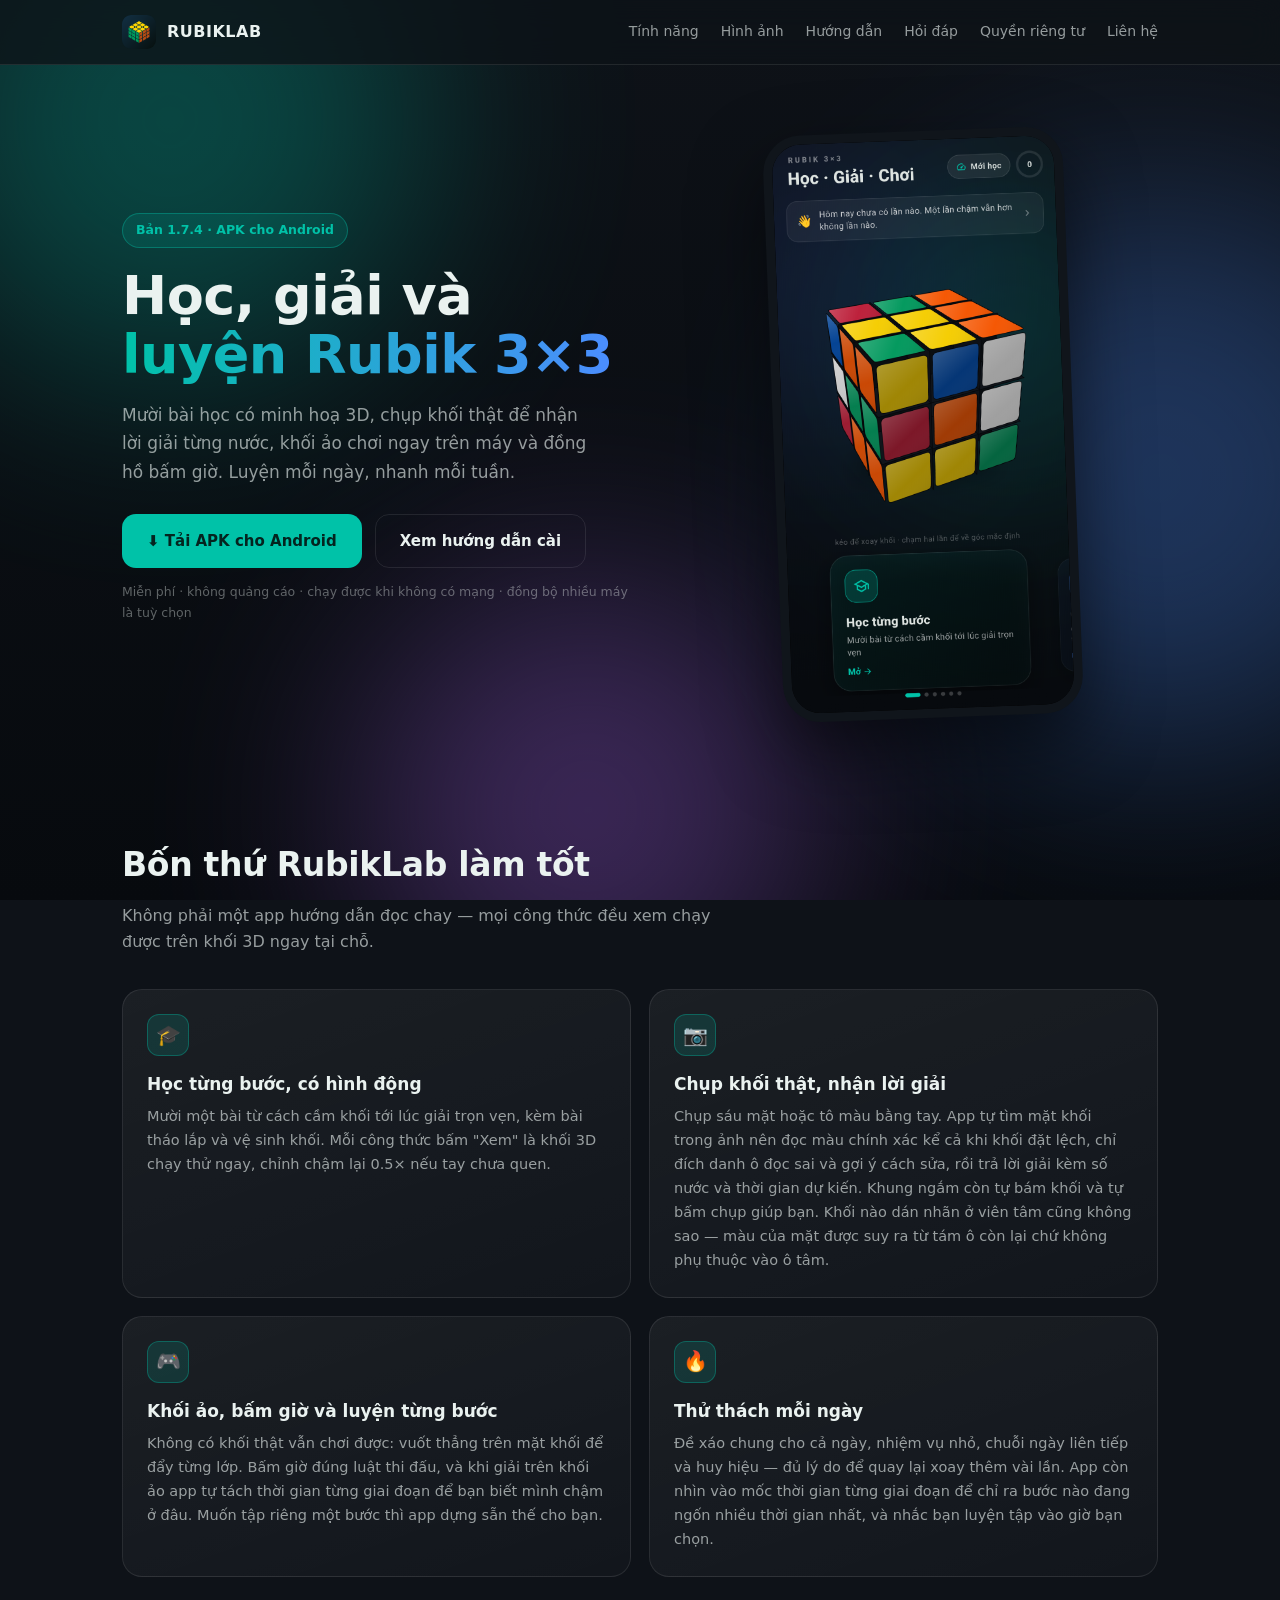
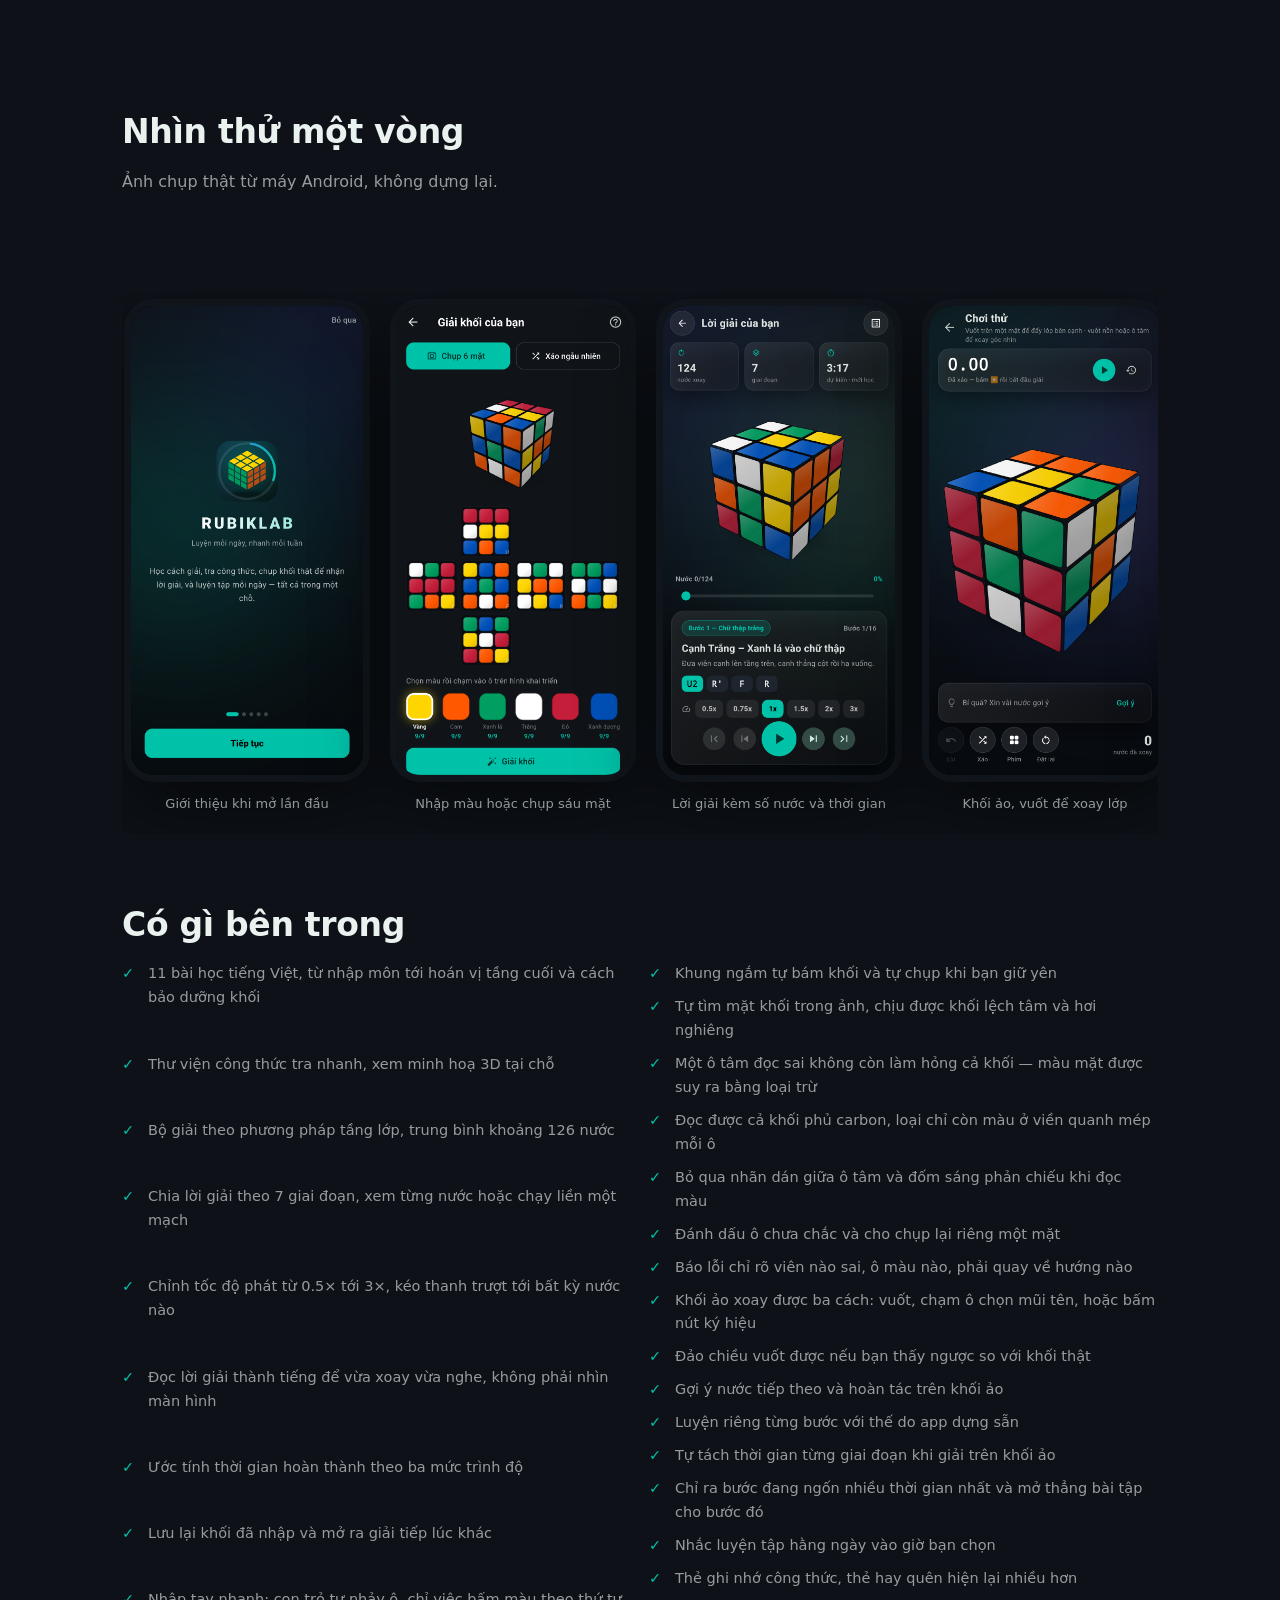
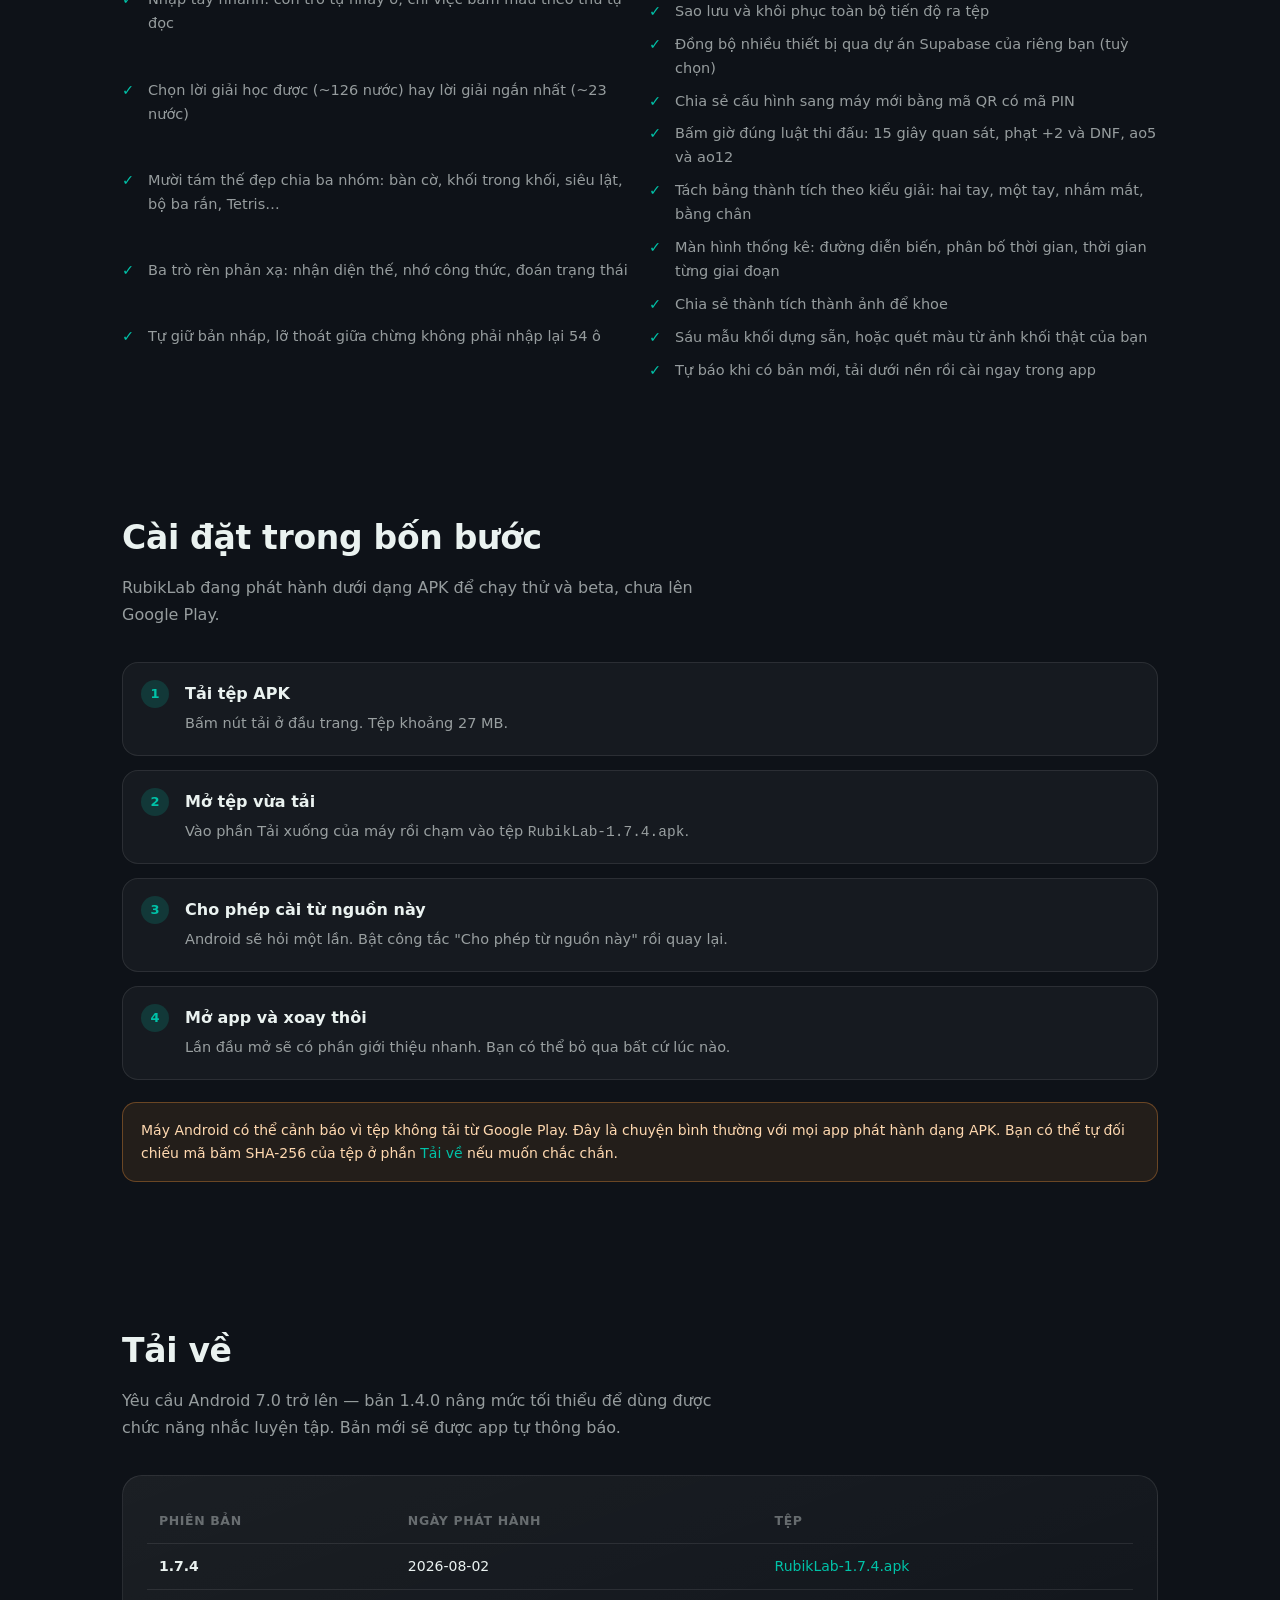
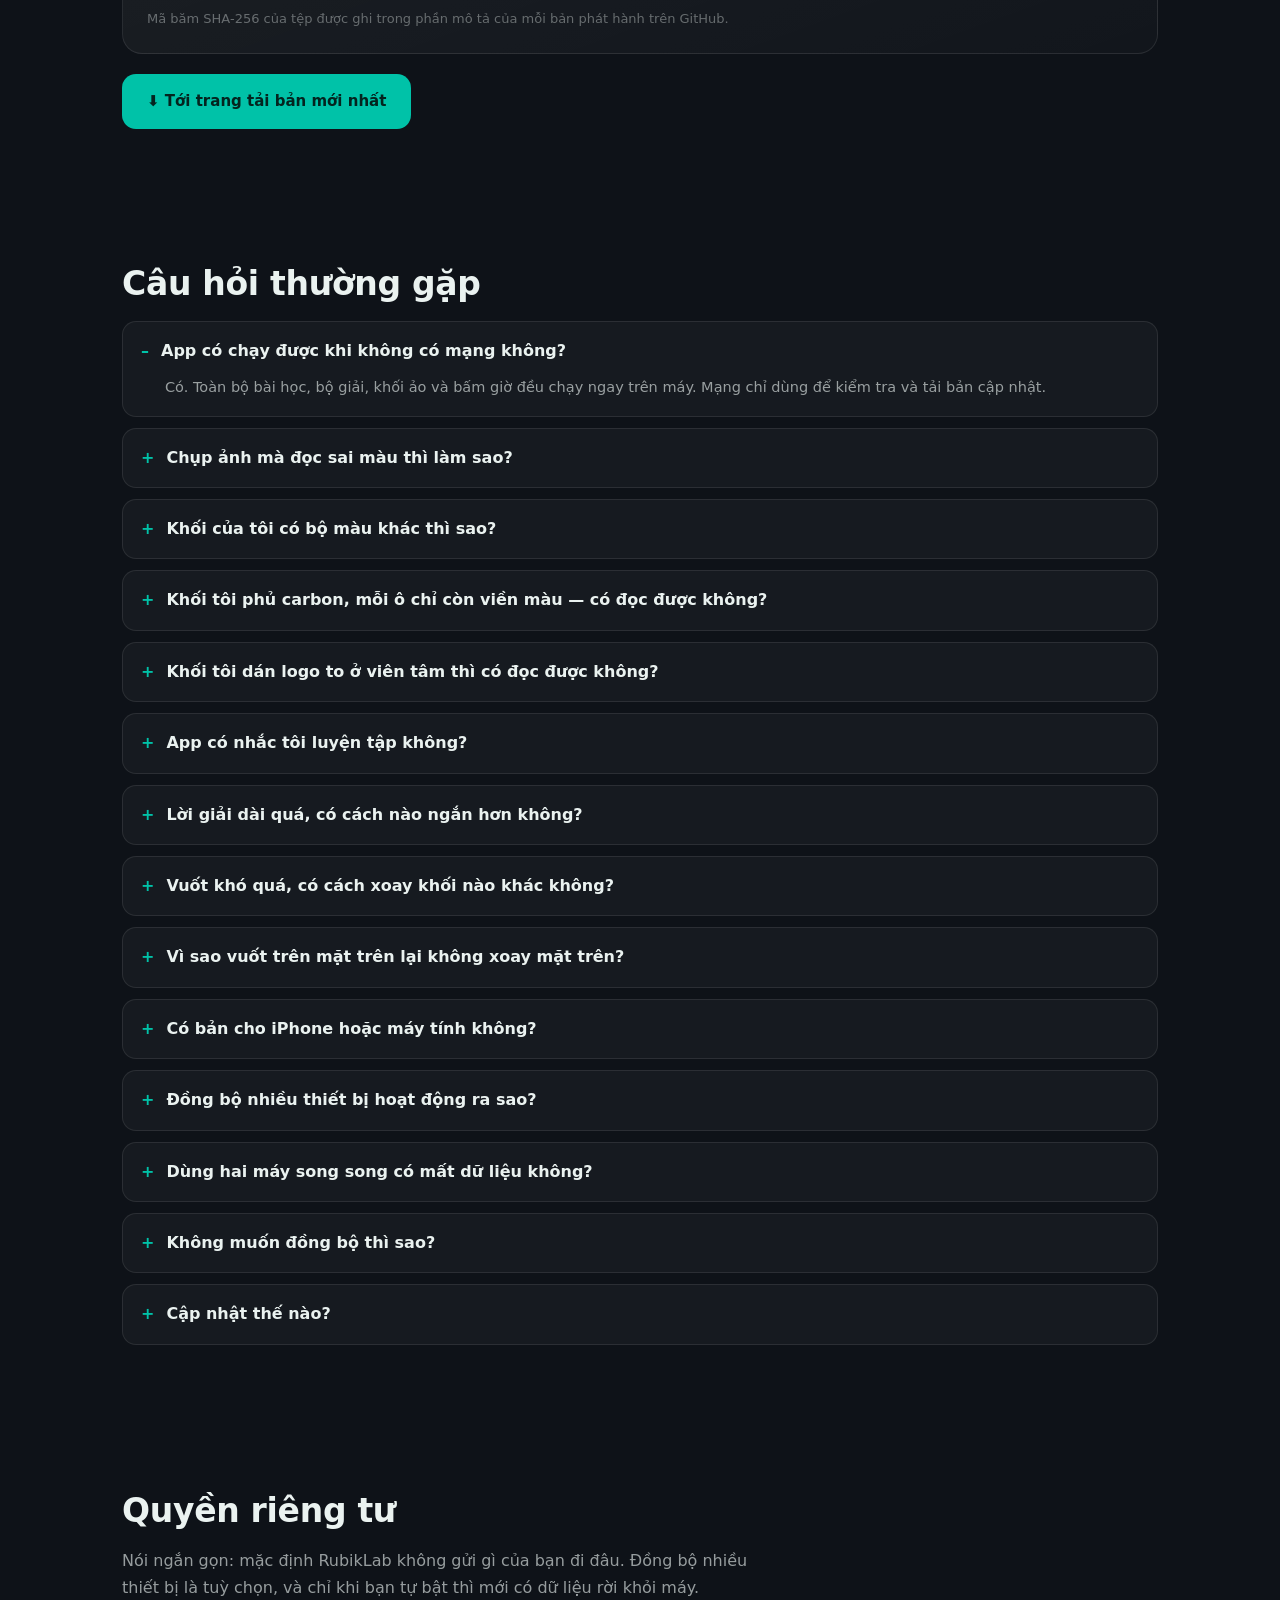
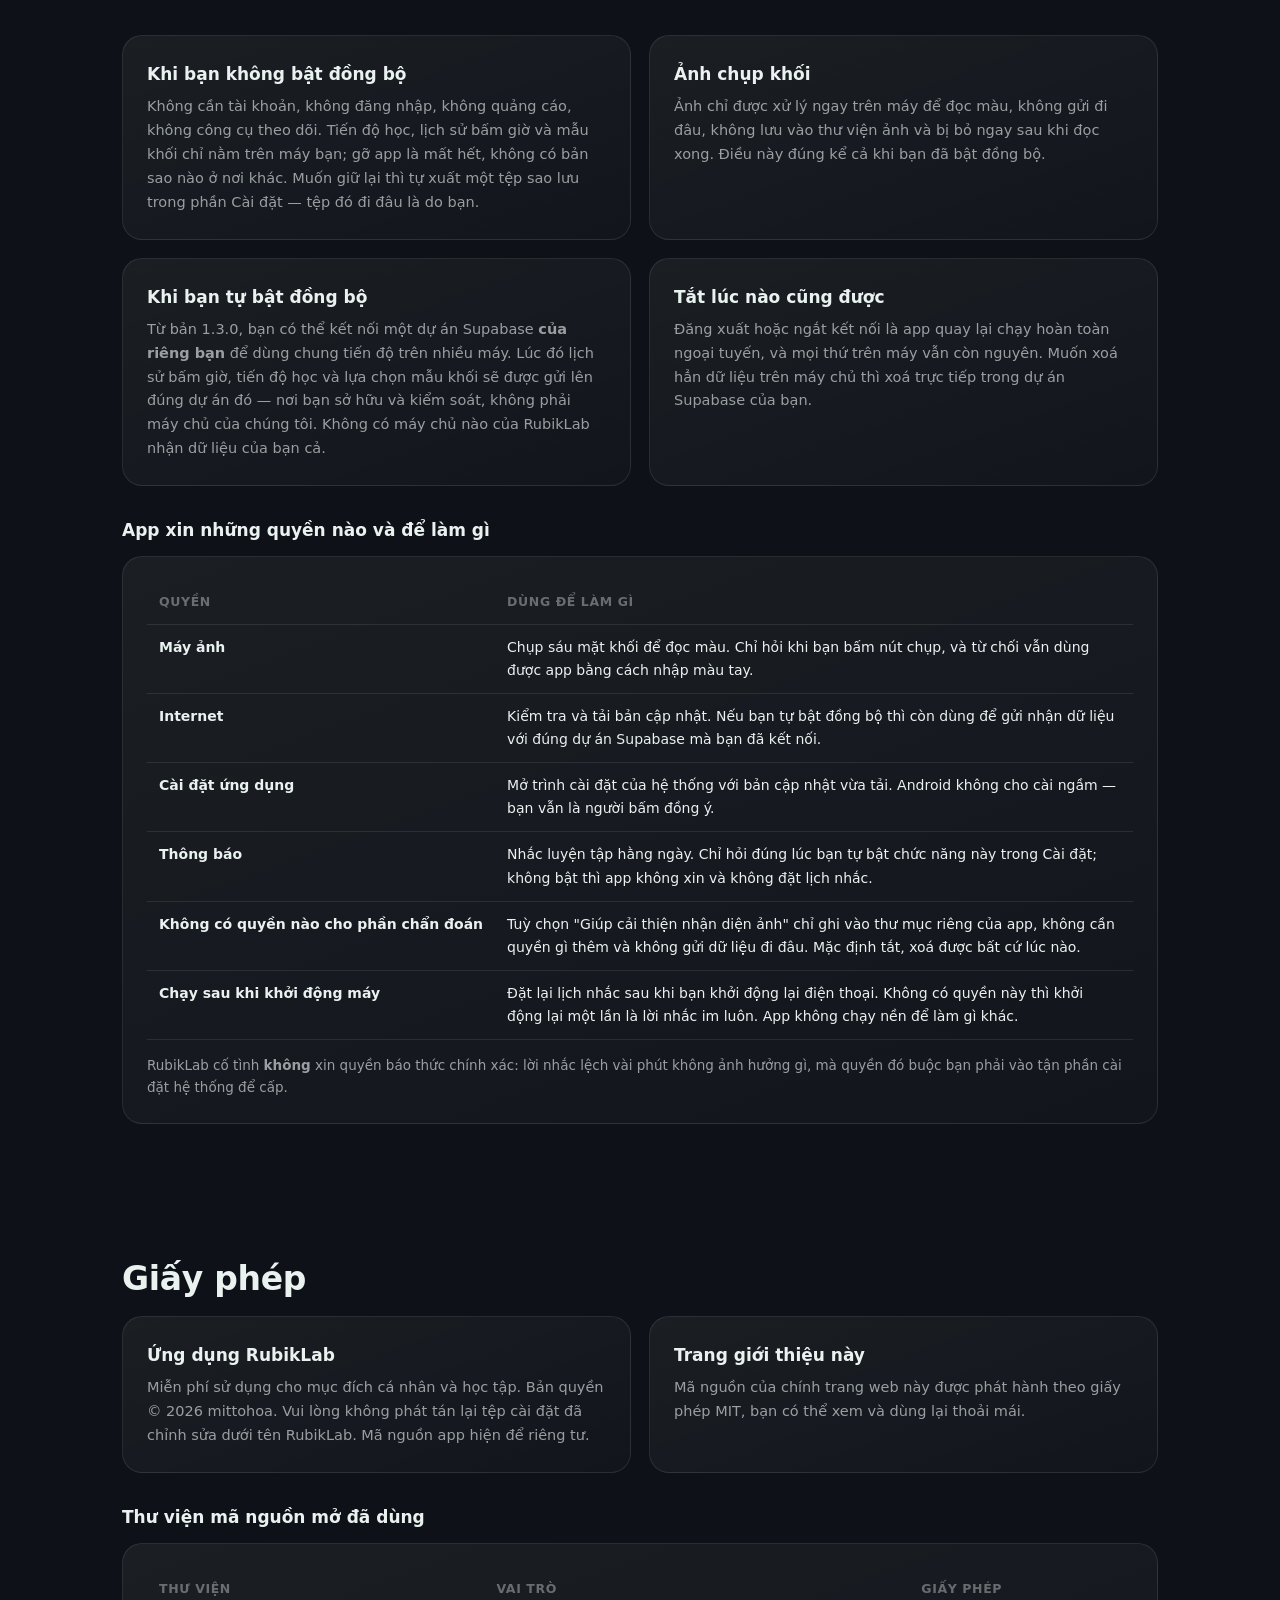
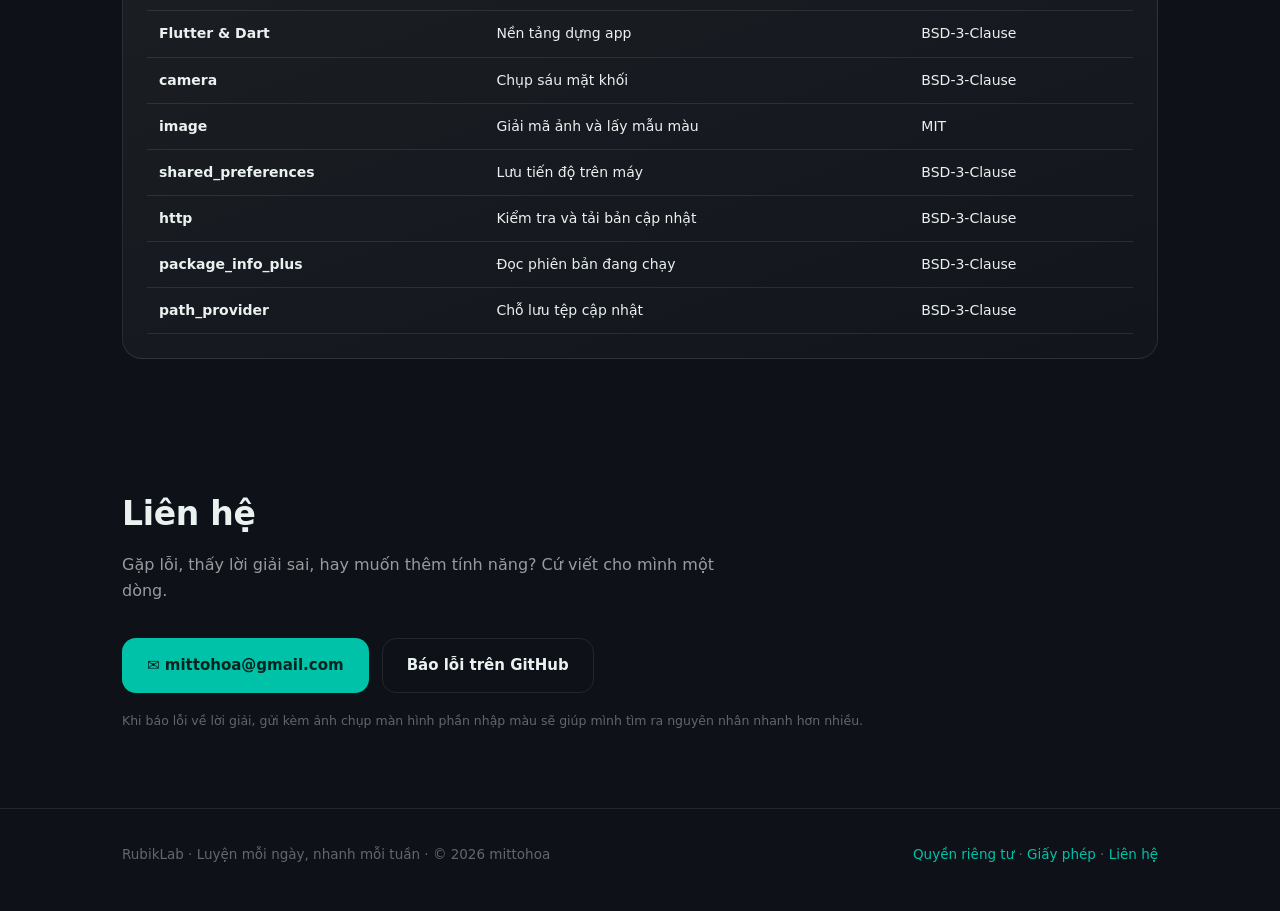
==== index.html @ 4205be20 "Ban 1.7.4: tuy chon giup cai thien nhan dien anh Co-Authored-By: Claude Opus 5 (1M context) <noreply" ====
<!doctype html>
<html lang="vi">
<head>
<meta charset="utf-8">
<meta name="viewport" content="width=device-width, initial-scale=1">
<title>RubikLab — Phòng luyện Rubik của bạn</title>
<meta name="description" content="RubikLab: app Android dạy giải Rubik 3x3 từng bước, chụp ảnh khối thật để nhận lời giải, khối ảo chơi ngay trên máy, bấm giờ speedcubing và thử thách mỗi ngày.">
<meta name="theme-color" content="#0E1218">
<link rel="icon" href="assets/icon.png">

<meta property="og:type" content="website">
<meta property="og:title" content="RubikLab — Phòng luyện Rubik của bạn">
<meta property="og:description" content="Học, giải và luyện Rubik 3x3. Luyện mỗi ngày, nhanh mỗi tuần.">
<meta property="og:image" content="assets/icon.png">

<style>
:root{
  --ink:#0E1218; --ink2:#070A0E; --surface:#161B22; --surface2:#1E252F;
  --accent:#00C2A8; --accent2:#4C8DFF; --warm:#FF9A3C;
  --text:#EAF2F0; --muted:rgba(234,242,240,.62); --faint:rgba(234,242,240,.38);
  --line:rgba(255,255,255,.09);
  --radius:20px;
}
*{box-sizing:border-box}
html{scroll-behavior:smooth}
body{
  margin:0; background:var(--ink); color:var(--text);
  font-family:'Segoe UI',system-ui,-apple-system,'Helvetica Neue',Arial,sans-serif;
  line-height:1.65; -webkit-font-smoothing:antialiased;
}
img{max-width:100%; display:block}
a{color:var(--accent); text-decoration:none}
a:hover{text-decoration:underline}
.wrap{max-width:1080px; margin:0 auto; padding:0 22px}

/* ---- nền quầng sáng ---- */
.aurora{position:fixed; inset:0; z-index:-1; overflow:hidden; background:linear-gradient(180deg,#0E1218,#070A0E)}
.aurora span{position:absolute; border-radius:50%; filter:blur(110px); opacity:.30; animation:drift 26s ease-in-out infinite}
.aurora span:nth-child(1){width:520px;height:520px;background:#00C2A8;top:-140px;left:-90px}
.aurora span:nth-child(2){width:560px;height:560px;background:#4C8DFF;top:22%;right:-160px;animation-delay:-8s}
.aurora span:nth-child(3){width:460px;height:460px;background:#B56BFF;bottom:-140px;left:28%;animation-delay:-15s}
@keyframes drift{0%,100%{transform:translate(0,0) scale(1)}50%{transform:translate(38px,-44px) scale(1.12)}}
@media (prefers-reduced-motion:reduce){.aurora span{animation:none}}

/* ---- thanh trên ---- */
header{position:sticky; top:0; z-index:20; backdrop-filter:blur(14px);
  background:rgba(14,18,24,.78); border-bottom:1px solid var(--line)}
header .wrap{display:flex; align-items:center; gap:14px; height:64px}
.brand{display:flex; align-items:center; gap:11px; font-weight:800; letter-spacing:.5px; color:var(--text)}
.brand img{width:34px;height:34px;border-radius:9px}
nav{margin-left:auto; display:flex; gap:22px; font-size:14px}
nav a{color:var(--muted)} nav a:hover{color:var(--text); text-decoration:none}
@media (max-width:820px){nav{display:none}}

/* ---- nút ---- */
.btn{display:inline-flex; align-items:center; gap:10px; padding:14px 24px; border-radius:14px;
  font-weight:700; font-size:15px; border:1px solid transparent; cursor:pointer}
.btn-primary{background:var(--accent); color:#04241f}
.btn-primary:hover{background:#28d8bf; text-decoration:none}
.btn-ghost{border-color:var(--line); color:var(--text)}
.btn-ghost:hover{border-color:rgba(255,255,255,.24); text-decoration:none}

/* ---- hero ---- */
.hero{padding:74px 0 56px; display:grid; grid-template-columns:1.05fr .95fr; gap:48px; align-items:center}
@media (max-width:900px){.hero{grid-template-columns:1fr; padding-top:46px; gap:32px}}
.badge{display:inline-flex; align-items:center; gap:9px; padding:6px 13px; border-radius:99px;
  background:rgba(0,194,168,.13); border:1px solid rgba(0,194,168,.36);
  color:var(--accent); font-size:12.5px; font-weight:700}
h1{font-size:clamp(34px,5.4vw,54px); line-height:1.1; margin:18px 0 14px; letter-spacing:-.5px}
h1 em{font-style:normal; background:linear-gradient(92deg,var(--accent),var(--accent2));
  -webkit-background-clip:text; background-clip:text; color:transparent}
.lede{font-size:17px; color:var(--muted); max-width:44ch}
.cta{display:flex; gap:13px; flex-wrap:wrap; margin-top:28px}
.meta{margin-top:14px; font-size:12.5px; color:var(--faint)}

.phone{border:9px solid #10151b; border-radius:38px; overflow:hidden; background:#000;
  box-shadow:0 30px 70px rgba(0,0,0,.55); max-width:300px; margin:0 auto}
.hero .phone{transform:rotate(-2.2deg)}

/* ---- phần chung ---- */
section{padding:64px 0; scroll-margin-top:76px}
h2{font-size:clamp(24px,3.4vw,33px); margin:0 0 10px; letter-spacing:-.3px}
.sub{color:var(--muted); max-width:62ch; margin:0 0 34px}
h3{font-size:17px; margin:0 0 7px}

.grid{display:grid; gap:18px}
.g3{grid-template-columns:repeat(3,1fr)}
.g2{grid-template-columns:repeat(2,1fr)}
@media (max-width:880px){.g3,.g2{grid-template-columns:1fr}}

.card{background:linear-gradient(160deg,rgba(255,255,255,.055),rgba(255,255,255,.02));
  border:1px solid var(--line); border-radius:var(--radius); padding:24px}
.card .ico{width:42px;height:42px;border-radius:12px; display:grid; place-items:center;
  font-size:20px; margin-bottom:14px; background:rgba(0,194,168,.15); border:1px solid rgba(0,194,168,.34)}
.card p{margin:0; color:var(--muted); font-size:14.5px}

/* ---- băng ảnh ---- */
.shots{display:flex; gap:20px; overflow-x:auto; padding:6px 2px 20px; scroll-snap-type:x mandatory}
.shots figure{margin:0; flex:0 0 246px; scroll-snap-align:center}
.shots .phone{border-width:7px; border-radius:30px; max-width:none}
.shots figcaption{margin-top:11px; font-size:13px; color:var(--muted); text-align:center}

/* ---- các bước ---- */
ol.steps{counter-reset:s; list-style:none; padding:0; margin:0; display:grid; gap:14px}
ol.steps li{counter-increment:s; position:relative; padding:18px 20px 18px 62px;
  background:rgba(255,255,255,.035); border:1px solid var(--line); border-radius:16px}
ol.steps li::before{content:counter(s); position:absolute; left:18px; top:17px;
  width:28px;height:28px; border-radius:50%; display:grid; place-items:center;
  background:rgba(0,194,168,.18); color:var(--accent); font-weight:800; font-size:13px}
ol.steps b{display:block; margin-bottom:3px}
ol.steps span{color:var(--muted); font-size:14.5px}

/* ---- hỏi đáp ---- */
details{background:rgba(255,255,255,.035); border:1px solid var(--line);
  border-radius:14px; padding:16px 18px; margin-bottom:11px}
details summary{cursor:pointer; font-weight:650; list-style:none; display:flex; gap:12px; align-items:flex-start}
details summary::-webkit-details-marker{display:none}
details summary::before{content:'+'; color:var(--accent); font-weight:800; flex:0 0 auto}
details[open] summary::before{content:'–'}
details p{color:var(--muted); font-size:14.5px; margin:11px 0 0 24px}

ul.plain{list-style:none; padding:0; margin:0; display:grid; gap:9px}
ul.plain li{padding-left:26px; position:relative; color:var(--muted); font-size:14.5px}
ul.plain li::before{content:'✓'; position:absolute; left:0; color:var(--accent); font-weight:800}

.note{background:rgba(255,154,60,.09); border:1px solid rgba(255,154,60,.32);
  border-radius:14px; padding:16px 18px; color:#ffd9b0; font-size:14px}

table{width:100%; border-collapse:collapse; font-size:14px}
table th,table td{text-align:left; padding:11px 12px; border-bottom:1px solid var(--line); vertical-align:top}
table th{color:var(--faint); font-weight:650; font-size:12.5px; text-transform:uppercase; letter-spacing:.6px}
table td:first-child{white-space:nowrap; color:var(--text); font-weight:600}

footer{border-top:1px solid var(--line); padding:34px 0 46px; color:var(--faint); font-size:13.5px}
footer .wrap{display:flex; gap:16px; flex-wrap:wrap; align-items:center; justify-content:space-between}
</style>
</head>
<body>

<div class="aurora"><span></span><span></span><span></span></div>

<header>
  <div class="wrap">
    <a class="brand" href="#top"><img src="assets/icon.png" alt="Biểu tượng RubikLab"> RUBIKLAB</a>
    <nav>
      <a href="#tinh-nang">Tính năng</a>
      <a href="#hinh-anh">Hình ảnh</a>
      <a href="#huong-dan">Hướng dẫn</a>
      <a href="#hoi-dap">Hỏi đáp</a>
      <a href="#rieng-tu">Quyền riêng tư</a>
      <a href="#lien-he">Liên hệ</a>
    </nav>
  </div>
</header>

<main id="top">

<div class="wrap">
  <section class="hero" style="padding-top:66px">
    <div>
      <span class="badge" id="ver-badge">Bản 1.7.4 · APK cho Android</span>
      <h1>Học, giải và <em>luyện Rubik 3×3</em></h1>
      <p class="lede">
        Mười bài học có minh hoạ 3D, chụp khối thật để nhận lời giải từng nước,
        khối ảo chơi ngay trên máy và đồng hồ bấm giờ. Luyện mỗi ngày, nhanh mỗi tuần.
      </p>
      <div class="cta">
        <a class="btn btn-primary" id="dl" href="#tai-ve">⬇ Tải APK cho Android</a>
        <a class="btn btn-ghost" href="#huong-dan">Xem hướng dẫn cài</a>
      </div>
      <p class="meta">Miễn phí · không quảng cáo · chạy được khi không có mạng · đồng bộ nhiều máy là tuỳ chọn</p>
    </div>
    <div class="phone"><img src="assets/shots/01-home.png" alt="Màn hình chính RubikLab"></div>
  </section>
</div>

<div class="wrap">
  <section id="tinh-nang">
    <h2>Bốn thứ RubikLab làm tốt</h2>
    <p class="sub">Không phải một app hướng dẫn đọc chay — mọi công thức đều xem chạy được trên khối 3D ngay tại chỗ.</p>
    <div class="grid g2">
      <div class="card">
        <div class="ico">🎓</div>
        <h3>Học từng bước, có hình động</h3>
        <p>Mười một bài từ cách cầm khối tới lúc giải trọn vẹn, kèm bài tháo lắp và vệ sinh khối. Mỗi công thức bấm "Xem" là khối 3D chạy thử ngay,
           chỉnh chậm lại 0.5× nếu tay chưa quen.</p>
      </div>
      <div class="card">
        <div class="ico">📷</div>
        <h3>Chụp khối thật, nhận lời giải</h3>
        <p>Chụp sáu mặt hoặc tô màu bằng tay. App tự tìm mặt khối trong ảnh nên đọc màu chính xác kể cả khi khối đặt lệch,
           chỉ đích danh ô đọc sai và gợi ý cách sửa, rồi trả lời giải kèm số nước
           và thời gian dự kiến. Khung ngắm còn tự bám khối và tự bấm chụp giúp bạn.
           Khối nào dán nhãn ở viên tâm cũng không sao — màu của mặt được suy ra từ
           tám ô còn lại chứ không phụ thuộc vào ô tâm.</p>
      </div>
      <div class="card">
        <div class="ico">🎮</div>
        <h3>Khối ảo, bấm giờ và luyện từng bước</h3>
        <p>Không có khối thật vẫn chơi được: vuốt thẳng trên mặt khối để đẩy từng lớp.
           Bấm giờ đúng luật thi đấu, và khi giải trên khối ảo app tự tách thời gian
           từng giai đoạn để bạn biết mình chậm ở đâu. Muốn tập riêng một bước thì app
           dựng sẵn thế cho bạn.</p>
      </div>
      <div class="card">
        <div class="ico">🔥</div>
        <h3>Thử thách mỗi ngày</h3>
        <p>Đề xáo chung cho cả ngày, nhiệm vụ nhỏ, chuỗi ngày liên tiếp và huy hiệu —
           đủ lý do để quay lại xoay thêm vài lần. App còn nhìn vào mốc thời gian
           từng giai đoạn để chỉ ra bước nào đang ngốn nhiều thời gian nhất, và
           nhắc bạn luyện tập vào giờ bạn chọn.</p>
      </div>
    </div>
  </section>
</div>

<div class="wrap">
  <section id="hinh-anh">
    <h2>Nhìn thử một vòng</h2>
    <p class="sub">Ảnh chụp thật từ máy Android, không dựng lại.</p>
  </section>
</div>
<div class="wrap">
  <div class="shots">
    <figure><div class="phone"><img src="assets/shots/06-onboarding.png" alt="Màn hình giới thiệu"></div><figcaption>Giới thiệu khi mở lần đầu</figcaption></figure>
    <figure><div class="phone"><img src="assets/shots/02-input.png" alt="Nhập màu khối"></div><figcaption>Nhập màu hoặc chụp sáu mặt</figcaption></figure>
    <figure><div class="phone"><img src="assets/shots/03-solution.png" alt="Lời giải từng bước"></div><figcaption>Lời giải kèm số nước và thời gian</figcaption></figure>
    <figure><div class="phone"><img src="assets/shots/04-play.png" alt="Khối ảo và bấm giờ"></div><figcaption>Khối ảo, vuốt để xoay lớp</figcaption></figure>
    <figure><div class="phone"><img src="assets/shots/05-challenge.png" alt="Thử thách hằng ngày"></div><figcaption>Thử thách và huy hiệu</figcaption></figure>
  </div>
</div>

<div class="wrap">
  <section>
    <h2>Có gì bên trong</h2>
    <div class="grid g2">
      <ul class="plain">
        <li>11 bài học tiếng Việt, từ nhập môn tới hoán vị tầng cuối và cách bảo dưỡng khối</li>
        <li>Thư viện công thức tra nhanh, xem minh hoạ 3D tại chỗ</li>
        <li>Bộ giải theo phương pháp tầng lớp, trung bình khoảng 126 nước</li>
        <li>Chia lời giải theo 7 giai đoạn, xem từng nước hoặc chạy liền một mạch</li>
        <li>Chỉnh tốc độ phát từ 0.5× tới 3×, kéo thanh trượt tới bất kỳ nước nào</li>
        <li>Đọc lời giải thành tiếng để vừa xoay vừa nghe, không phải nhìn màn hình</li>
        <li>Ước tính thời gian hoàn thành theo ba mức trình độ</li>
        <li>Lưu lại khối đã nhập và mở ra giải tiếp lúc khác</li>
        <li>Nhập tay nhanh: con trỏ tự nhảy ô, chỉ việc bấm màu theo thứ tự đọc</li>
        <li>Chọn lời giải học được (~126 nước) hay lời giải ngắn nhất (~23 nước)</li>
        <li>Mười tám thế đẹp chia ba nhóm: bàn cờ, khối trong khối, siêu lật, bộ ba rắn, Tetris…</li>
        <li>Ba trò rèn phản xạ: nhận diện thế, nhớ công thức, đoán trạng thái</li>
        <li>Tự giữ bản nháp, lỡ thoát giữa chừng không phải nhập lại 54 ô</li>
      </ul>
      <ul class="plain">
        <li>Khung ngắm tự bám khối và tự chụp khi bạn giữ yên</li>
        <li>Tự tìm mặt khối trong ảnh, chịu được khối lệch tâm và hơi nghiêng</li>
        <li>Một ô tâm đọc sai không còn làm hỏng cả khối — màu mặt được suy ra bằng loại trừ</li>
        <li>Đọc được cả khối phủ carbon, loại chỉ còn màu ở viền quanh mép mỗi ô</li>
        <li>Bỏ qua nhãn dán giữa ô tâm và đốm sáng phản chiếu khi đọc màu</li>
        <li>Đánh dấu ô chưa chắc và cho chụp lại riêng một mặt</li>
        <li>Báo lỗi chỉ rõ viên nào sai, ô màu nào, phải quay về hướng nào</li>
        <li>Khối ảo xoay được ba cách: vuốt, chạm ô chọn mũi tên, hoặc bấm nút ký hiệu</li>
        <li>Đảo chiều vuốt được nếu bạn thấy ngược so với khối thật</li>
        <li>Gợi ý nước tiếp theo và hoàn tác trên khối ảo</li>
        <li>Luyện riêng từng bước với thế do app dựng sẵn</li>
        <li>Tự tách thời gian từng giai đoạn khi giải trên khối ảo</li>
        <li>Chỉ ra bước đang ngốn nhiều thời gian nhất và mở thẳng bài tập cho bước đó</li>
        <li>Nhắc luyện tập hằng ngày vào giờ bạn chọn</li>
        <li>Thẻ ghi nhớ công thức, thẻ hay quên hiện lại nhiều hơn</li>
        <li>Sao lưu và khôi phục toàn bộ tiến độ ra tệp</li>
        <li>Đồng bộ nhiều thiết bị qua dự án Supabase của riêng bạn (tuỳ chọn)</li>
        <li>Chia sẻ cấu hình sang máy mới bằng mã QR có mã PIN</li>
        <li>Bấm giờ đúng luật thi đấu: 15 giây quan sát, phạt +2 và DNF, ao5 và ao12</li>
        <li>Tách bảng thành tích theo kiểu giải: hai tay, một tay, nhắm mắt, bằng chân</li>
        <li>Màn hình thống kê: đường diễn biến, phân bố thời gian, thời gian từng giai đoạn</li>
        <li>Chia sẻ thành tích thành ảnh để khoe</li>
        <li>Sáu mẫu khối dựng sẵn, hoặc quét màu từ ảnh khối thật của bạn</li>
        <li>Tự báo khi có bản mới, tải dưới nền rồi cài ngay trong app</li>
      </ul>
    </div>
  </section>
</div>

<div class="wrap">
  <section id="huong-dan">
    <h2>Cài đặt trong bốn bước</h2>
    <p class="sub">RubikLab đang phát hành dưới dạng APK để chạy thử và beta, chưa lên Google Play.</p>
    <ol class="steps">
      <li><b>Tải tệp APK</b><span>Bấm nút tải ở đầu trang. Tệp khoảng 27 MB.</span></li>
      <li><b>Mở tệp vừa tải</b><span>Vào phần Tải xuống của máy rồi chạm vào tệp <code>RubikLab-1.7.4.apk</code>.</span></li>
      <li><b>Cho phép cài từ nguồn này</b><span>Android sẽ hỏi một lần. Bật công tắc "Cho phép từ nguồn này" rồi quay lại.</span></li>
      <li><b>Mở app và xoay thôi</b><span>Lần đầu mở sẽ có phần giới thiệu nhanh. Bạn có thể bỏ qua bất cứ lúc nào.</span></li>
    </ol>
    <p style="margin-top:22px" class="note">
      Máy Android có thể cảnh báo vì tệp không tải từ Google Play. Đây là chuyện bình thường
      với mọi app phát hành dạng APK. Bạn có thể tự đối chiếu mã băm SHA-256 của tệp ở phần
      <a href="#tai-ve">Tải về</a> nếu muốn chắc chắn.
    </p>
  </section>
</div>

<div class="wrap">
  <section id="tai-ve">
    <h2>Tải về</h2>
    <p class="sub">Yêu cầu Android 7.0 trở lên — bản 1.4.0 nâng mức tối thiểu để dùng được chức năng nhắc luyện tập. Bản mới sẽ được app tự thông báo.</p>
    <div class="card">
      <table>
        <tr><th>Phiên bản</th><th>Ngày phát hành</th><th>Tệp</th></tr>
        <tr>
          <td id="t-ver">1.7.4</td>
          <td id="t-date">—</td>
          <td><a id="t-link" href="https://github.com/mittohoa/rubik-resolved/releases/latest">Tải APK từ GitHub Releases</a></td>
        </tr>
      </table>
      <p style="margin:18px 0 0;color:var(--faint);font-size:13px">
        Mã băm SHA-256 của tệp được ghi trong phần mô tả của mỗi bản phát hành trên GitHub.
      </p>
    </div>
    <div style="margin-top:20px">
      <a class="btn btn-primary" href="https://github.com/mittohoa/rubik-resolved/releases/latest">⬇ Tới trang tải bản mới nhất</a>
    </div>
  </section>
</div>

<div class="wrap">
  <section id="hoi-dap">
    <h2>Câu hỏi thường gặp</h2>

    <details open><summary>App có chạy được khi không có mạng không?</summary>
      <p>Có. Toàn bộ bài học, bộ giải, khối ảo và bấm giờ đều chạy ngay trên máy.
         Mạng chỉ dùng để kiểm tra và tải bản cập nhật.</p></details>

    <details><summary>Chụp ảnh mà đọc sai màu thì làm sao?</summary>
      <p>Những ô app không chắc sẽ hiện dấu <b>?</b>. Nếu trạng thái không hợp lệ, app nói rõ
         viên nào sai và ở vị trí nào, thường kèm luôn đề xuất kiểu "ô Trước hàng 1 cột 3: cam → đỏ"
         để bạn bấm áp dụng. Bạn cũng có thể chạm sửa từng ô, hoặc chụp lại riêng một mặt
         thay vì chụp lại cả sáu.</p></details>

    <details><summary>Khối của tôi có bộ màu khác thì sao?</summary>
      <p>Được. App đọc màu tương đối theo chính khối bạn chụp chứ không so với một bảng màu cố định,
         nên khối hệ Nhật, khối stickerless, khối pastel hay khối đã bạc màu đều dùng được. Trong phần "Mẫu khối"
         còn có thể chụp một tấm để app gợi ý mẫu giống nhất, hoặc dùng luôn đúng màu thật của khối.</p></details>

    <details><summary>Khối tôi phủ carbon, mỗi ô chỉ còn viền màu — có đọc được không?</summary>
      <p>Được, từ bản 1.4.1. Loại khối này từng làm app bó tay hoàn toàn: chín viền màu dính liền
         nhau thành một mạng lưới nên app không tách nổi ô nào, và không nhận ra được mặt nào trong
         sáu mặt. Nay app nhận ra chính cái mạng lưới đó <b>là</b> mặt khối, rồi đọc màu ở giữa bốn
         cạnh mỗi ô — chỗ chắc chắn còn là viền màu chứ không phải miếng carbon đen.</p></details>

    <details><summary>Khối tôi dán logo to ở viên tâm thì có đọc được không?</summary>
      <p>Được, kể cả khi nhãn che gần kín ô tâm. Từ bản 1.4.0, app gom màu 48 ô ngoài rìa
         thành sáu nhóm trước, rồi mới ghép nhóm với mặt — nên màu của một mặt được suy ra
         từ tám ô còn lại chứ không phụ thuộc vào ô tâm. Trước đây chỉ cần một ô tâm đọc lệch
         là sai cả khối.</p></details>

    <details><summary>App có nhắc tôi luyện tập không?</summary>
      <p>Có, nếu bạn tự bật trong Cài đặt → Nhắc luyện tập và chọn giờ. App chỉ xin quyền
         thông báo đúng lúc bạn bấm bật, không hỏi trước. Không bật thì app không đặt lịch
         và không xin quyền gì cả.</p></details>

    <details><summary>Lời giải dài quá, có cách nào ngắn hơn không?</summary>
      <p>Bộ giải dùng phương pháp tầng lớp dành cho người mới nên dài hơn mức tối ưu —
         đổi lại mỗi nước đều nằm trong một công thức mà bạn học được và nhớ được.
         Khi đã quen, phần bài học có gợi ý lộ trình học tiếp F2L, OLL và PLL.</p></details>

    <details><summary>Vuốt khó quá, có cách xoay khối nào khác không?</summary>
      <p>Có ba cách, dùng cách nào cũng được. <b>Vuốt</b> thẳng trên mặt khối là nhanh nhất khi
         đã quen. <b>Chạm một ô</b> thì hiện bốn mũi tên quanh ô đó, mỗi mũi tên ghi sẵn tên
         nước đi — chạm mũi tên là xoay, không cần khéo tay và thấy trước lớp nào sắp xoay.
         Hoặc bấm thẳng <b>dãy nút ký hiệu</b> ngay dưới khối. Nếu bạn thấy vuốt ra chiều ngược
         với khối thật thì bật "Đảo chiều vuốt" trong Cài đặt.</p></details>

    <details><summary>Vì sao vuốt trên mặt trên lại không xoay mặt trên?</summary>
      <p>Vuốt trên một mặt sẽ đẩy <b>lớp vuông góc</b> chứa ô bạn vừa chạm, giống hệt khi bạn
         đặt ngón tay lên khối thật rồi đẩy sang bên. Muốn xoay mặt trên thì vuốt ngang trên
         một mặt bên. Vuốt vào nền hoặc vào ô tâm sẽ xoay góc nhìn.</p></details>

    <details><summary>Có bản cho iPhone hoặc máy tính không?</summary>
      <p>Mã nguồn chạy được trên Android, iOS, Windows và web, nhưng hiện chỉ phát hành bản
         Android. Nếu bạn cần bản khác, cứ gửi mail cho mình.</p></details>

    <details><summary>Đồng bộ nhiều thiết bị hoạt động ra sao?</summary>
      <p>Bạn tạo một dự án Supabase miễn phí của riêng mình, chạy tệp SQL kèm theo app để
         dựng bảng, rồi nhập địa chỉ và khoá vào phần Cài đặt → Đồng bộ. Máy thứ hai chỉ
         cần quét mã QR từ máy thứ nhất. Dữ liệu đi thẳng vào dự án của bạn, không qua
         máy chủ nào của RubikLab.</p></details>

    <details><summary>Dùng hai máy song song có mất dữ liệu không?</summary>
      <p>Không. Lịch sử bấm giờ chỉ thêm chứ không sửa, nên khi hai máy gặp nhau thì kết
         quả là hợp của cả hai — không lần nào bị ghi đè. Bài học đã xong và ngày thử
         thách cũng gộp lại tương tự. Chỉ những lựa chọn đơn lẻ như trình độ hay mẫu khối
         mới lấy theo bên được sửa gần đây hơn.</p></details>

    <details><summary>Không muốn đồng bộ thì sao?</summary>
      <p>Thì không cần làm gì cả. Mặc định app chạy hoàn toàn ngoại tuyến và không có dữ
         liệu nào rời khỏi máy. Muốn giữ tiến độ khi đổi máy mà không cần tài khoản thì
         dùng chức năng xuất tệp sao lưu trong phần Cài đặt.</p></details>

    <details><summary>Cập nhật thế nào?</summary>
      <p>Khi có bản mới, app hiện thông báo ngay ở màn hình chính, tải tệp dưới nền rồi mở
         trình cài đặt cho bạn xác nhận. Bạn cũng có thể chạm vào dòng phiên bản ở cuối màn hình
         chính để tự kiểm tra.</p></details>
  </section>
</div>

<div class="wrap">
  <section id="rieng-tu">
    <h2>Quyền riêng tư</h2>
    <p class="sub">Nói ngắn gọn: mặc định RubikLab không gửi gì của bạn đi đâu. Đồng bộ nhiều thiết bị là tuỳ chọn, và chỉ khi bạn tự bật thì mới có dữ liệu rời khỏi máy.</p>
    <div class="grid g2">
      <div class="card">
        <h3>Khi bạn không bật đồng bộ</h3>
        <p>Không cần tài khoản, không đăng nhập, không quảng cáo, không công cụ theo dõi.
           Tiến độ học, lịch sử bấm giờ và mẫu khối chỉ nằm trên máy bạn;
           gỡ app là mất hết, không có bản sao nào ở nơi khác. Muốn giữ lại thì
           tự xuất một tệp sao lưu trong phần Cài đặt — tệp đó đi đâu là do bạn.</p>
      </div>
      <div class="card">
        <h3>Ảnh chụp khối</h3>
        <p>Ảnh chỉ được xử lý ngay trên máy để đọc màu, không gửi đi đâu, không lưu vào
           thư viện ảnh và bị bỏ ngay sau khi đọc xong. Điều này đúng kể cả khi bạn đã
           bật đồng bộ.</p>
      </div>
      <div class="card">
        <h3>Khi bạn tự bật đồng bộ</h3>
        <p>Từ bản 1.3.0, bạn có thể kết nối một dự án Supabase <b>của riêng bạn</b> để
           dùng chung tiến độ trên nhiều máy. Lúc đó lịch sử bấm giờ, tiến độ học và lựa
           chọn mẫu khối sẽ được gửi lên đúng dự án đó — nơi bạn sở hữu và kiểm soát,
           không phải máy chủ của chúng tôi. Không có máy chủ nào của RubikLab nhận dữ
           liệu của bạn cả.</p>
      </div>
      <div class="card">
        <h3>Tắt lúc nào cũng được</h3>
        <p>Đăng xuất hoặc ngắt kết nối là app quay lại chạy hoàn toàn ngoại tuyến, và
           mọi thứ trên máy vẫn còn nguyên. Muốn xoá hẳn dữ liệu trên máy chủ thì xoá
           trực tiếp trong dự án Supabase của bạn.</p>
      </div>
    </div>
    <h3 style="margin-top:30px">App xin những quyền nào và để làm gì</h3>
    <div class="card" style="margin-top:12px">
      <table>
        <tr><th>Quyền</th><th>Dùng để làm gì</th></tr>
        <tr><td>Máy ảnh</td><td>Chụp sáu mặt khối để đọc màu. Chỉ hỏi khi bạn bấm nút chụp, và từ chối vẫn dùng được app bằng cách nhập màu tay.</td></tr>
        <tr><td>Internet</td><td>Kiểm tra và tải bản cập nhật. Nếu bạn tự bật đồng bộ thì còn dùng để gửi nhận dữ liệu với đúng dự án Supabase mà bạn đã kết nối.</td></tr>
        <tr><td>Cài đặt ứng dụng</td><td>Mở trình cài đặt của hệ thống với bản cập nhật vừa tải. Android không cho cài ngầm — bạn vẫn là người bấm đồng ý.</td></tr>
        <tr><td>Thông báo</td><td>Nhắc luyện tập hằng ngày. Chỉ hỏi đúng lúc bạn tự bật chức năng này trong Cài đặt; không bật thì app không xin và không đặt lịch nhắc.</td></tr>
        <tr><td>Không có quyền nào cho phần chẩn đoán</td><td>Tuỳ chọn "Giúp cải thiện nhận diện ảnh" chỉ ghi vào thư mục riêng của app, không cần quyền gì thêm và không gửi dữ liệu đi đâu. Mặc định tắt, xoá được bất cứ lúc nào.</td></tr>
        <tr><td>Chạy sau khi khởi động máy</td><td>Đặt lại lịch nhắc sau khi bạn khởi động lại điện thoại. Không có quyền này thì khởi động lại một lần là lời nhắc im luôn. App không chạy nền để làm gì khác.</td></tr>
      </table>
      <p style="margin:14px 0 0; color:var(--muted); font-size:13.5px">
        RubikLab cố tình <b>không</b> xin quyền báo thức chính xác: lời nhắc lệch vài phút
        không ảnh hưởng gì, mà quyền đó buộc bạn phải vào tận phần cài đặt hệ thống để cấp.
      </p>
    </div>
  </section>
</div>

<div class="wrap">
  <section id="giay-phep">
    <h2>Giấy phép</h2>
    <div class="grid g2">
      <div class="card">
        <h3>Ứng dụng RubikLab</h3>
        <p>Miễn phí sử dụng cho mục đích cá nhân và học tập. Bản quyền © 2026 mittohoa.
           Vui lòng không phát tán lại tệp cài đặt đã chỉnh sửa dưới tên RubikLab.
           Mã nguồn app hiện để riêng tư.</p>
      </div>
      <div class="card">
        <h3>Trang giới thiệu này</h3>
        <p>Mã nguồn của chính trang web này được phát hành theo giấy phép MIT,
           bạn có thể xem và dùng lại thoải mái.</p>
      </div>
    </div>
    <h3 style="margin-top:30px">Thư viện mã nguồn mở đã dùng</h3>
    <div class="card" style="margin-top:12px">
      <table>
        <tr><th>Thư viện</th><th>Vai trò</th><th>Giấy phép</th></tr>
        <tr><td>Flutter &amp; Dart</td><td>Nền tảng dựng app</td><td>BSD-3-Clause</td></tr>
        <tr><td>camera</td><td>Chụp sáu mặt khối</td><td>BSD-3-Clause</td></tr>
        <tr><td>image</td><td>Giải mã ảnh và lấy mẫu màu</td><td>MIT</td></tr>
        <tr><td>shared_preferences</td><td>Lưu tiến độ trên máy</td><td>BSD-3-Clause</td></tr>
        <tr><td>http</td><td>Kiểm tra và tải bản cập nhật</td><td>BSD-3-Clause</td></tr>
        <tr><td>package_info_plus</td><td>Đọc phiên bản đang chạy</td><td>BSD-3-Clause</td></tr>
        <tr><td>path_provider</td><td>Chỗ lưu tệp cập nhật</td><td>BSD-3-Clause</td></tr>
      </table>
    </div>
  </section>
</div>

<div class="wrap">
  <section id="lien-he">
    <h2>Liên hệ</h2>
    <p class="sub">Gặp lỗi, thấy lời giải sai, hay muốn thêm tính năng? Cứ viết cho mình một dòng.</p>
    <div class="cta">
      <a class="btn btn-primary" href="mailto:mittohoa@gmail.com?subject=RubikLab%20-%20g%C3%B3p%20%C3%BD">✉ mittohoa@gmail.com</a>
      <a class="btn btn-ghost" href="https://github.com/mittohoa/rubik-resolved/issues">Báo lỗi trên GitHub</a>
    </div>
    <p class="meta" style="margin-top:18px">
      Khi báo lỗi về lời giải, gửi kèm ảnh chụp màn hình phần nhập màu sẽ giúp mình tìm ra nguyên nhân nhanh hơn nhiều.
    </p>
  </section>
</div>

</main>

<footer>
  <div class="wrap">
    <span>RubikLab · Luyện mỗi ngày, nhanh mỗi tuần · © 2026 mittohoa</span>
    <span><a href="#rieng-tu">Quyền riêng tư</a> · <a href="#giay-phep">Giấy phép</a> · <a href="#lien-he">Liên hệ</a></span>
  </div>
</footer>

<script>
// Đọc version.json để trang luôn hiện đúng bản mới nhất mà không phải sửa tay.
fetch('version.json', {cache: 'no-store'})
  .then(function (r) { return r.ok ? r.json() : null; })
  .then(function (v) {
    if (!v) return;
    var set = function (id, text) {
      var el = document.getElementById(id);
      if (el) el.textContent = text;
    };
    set('ver-badge', 'Bản ' + v.versionName + ' · APK cho Android');
    set('t-ver', v.versionName);
    if (v.releasedAt) set('t-date', v.releasedAt);
    if (v.apkUrl) {
      var dl = document.getElementById('dl');
      var link = document.getElementById('t-link');
      if (dl) dl.setAttribute('href', v.apkUrl);
      if (link) {
        link.setAttribute('href', v.apkUrl);
        link.textContent = 'RubikLab-' + v.versionName + '.apk';
      }
    }
  })
  .catch(function () { /* không có mạng thì giữ nguyên nội dung tĩnh */ });
</script>

</body>
</html>
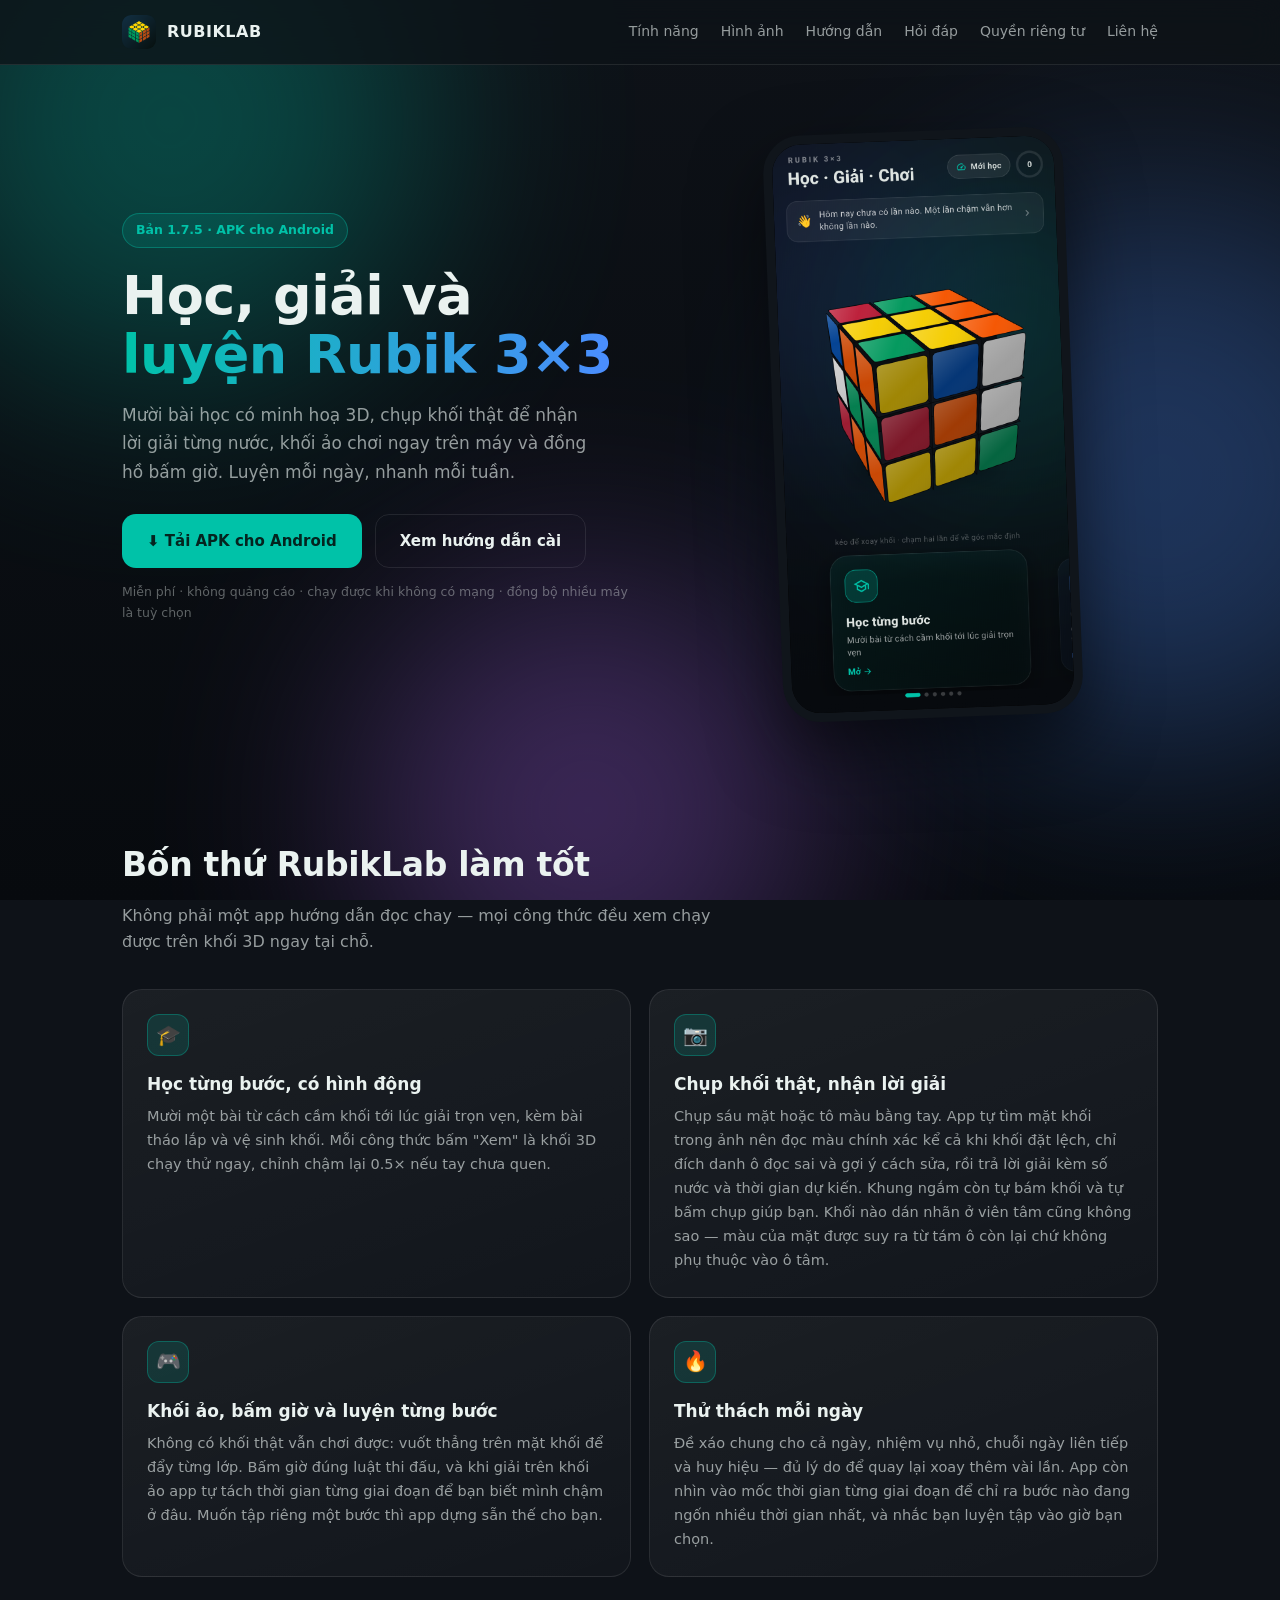
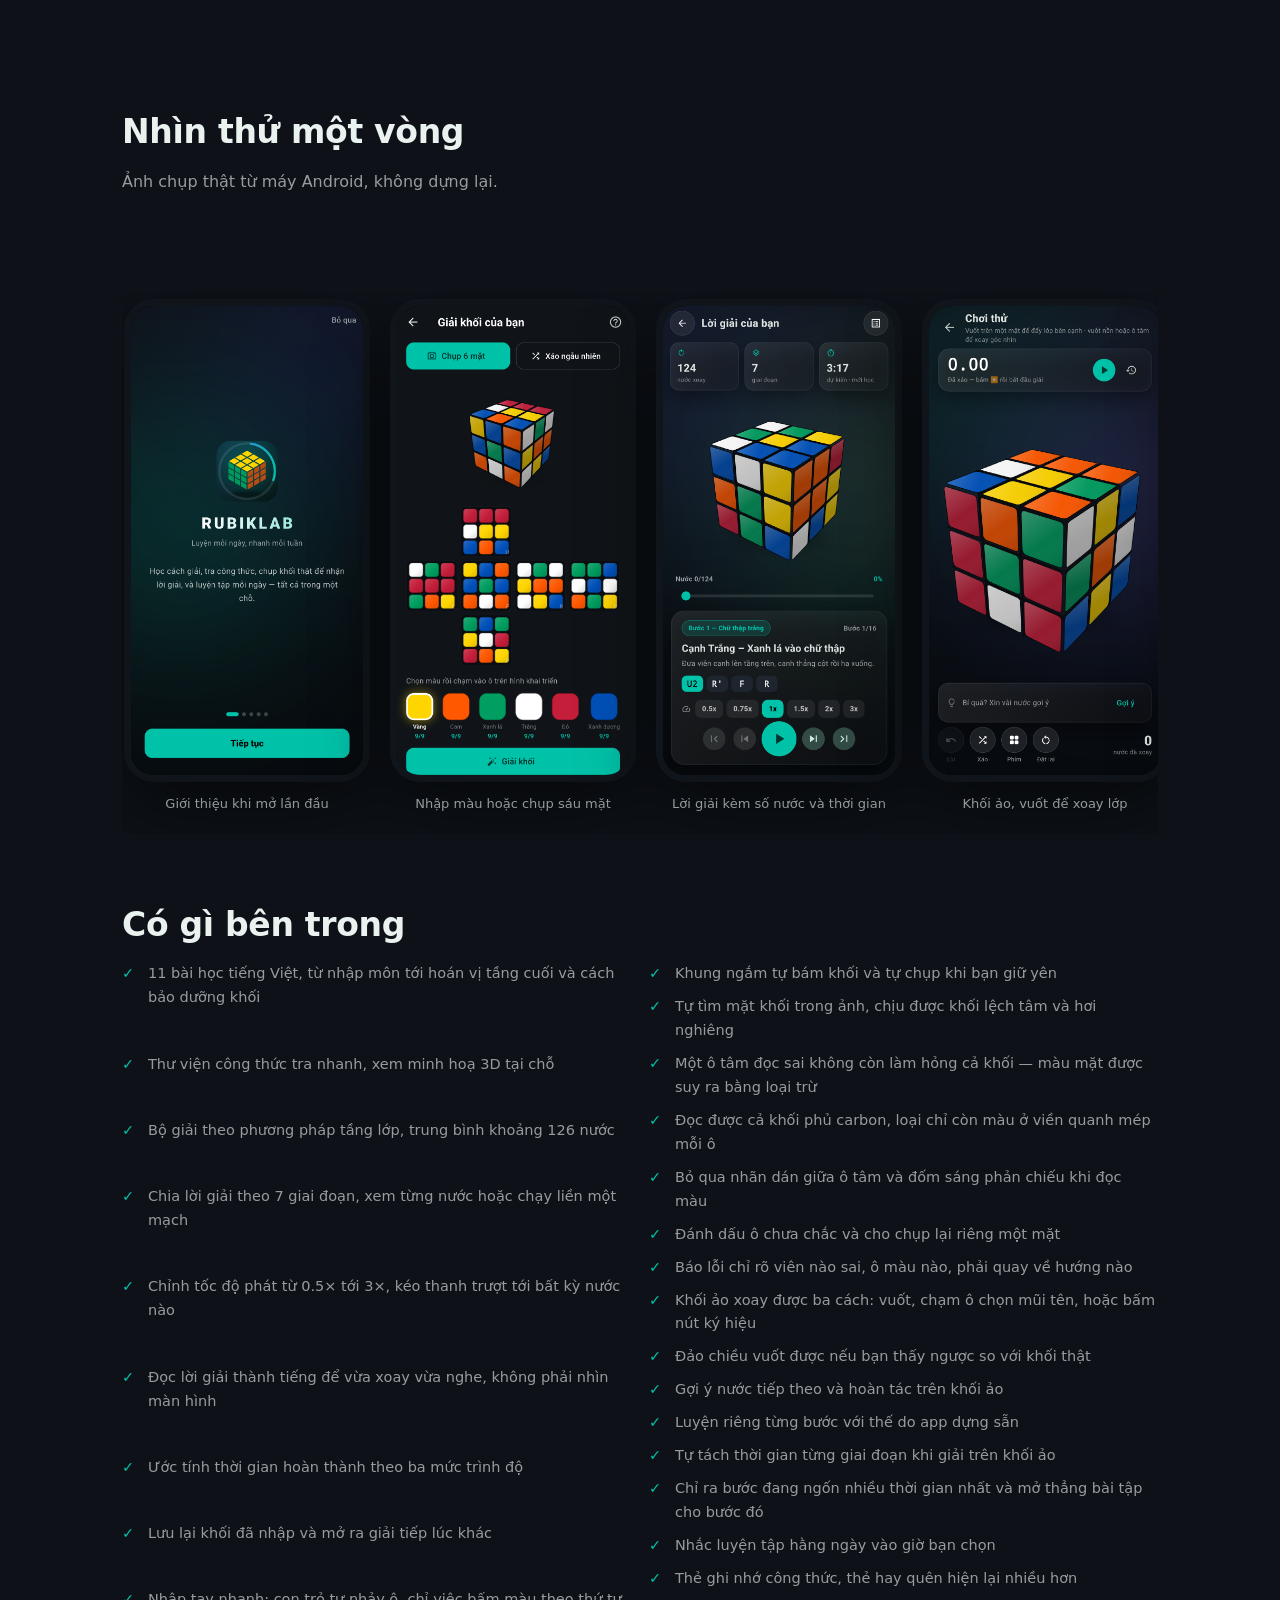
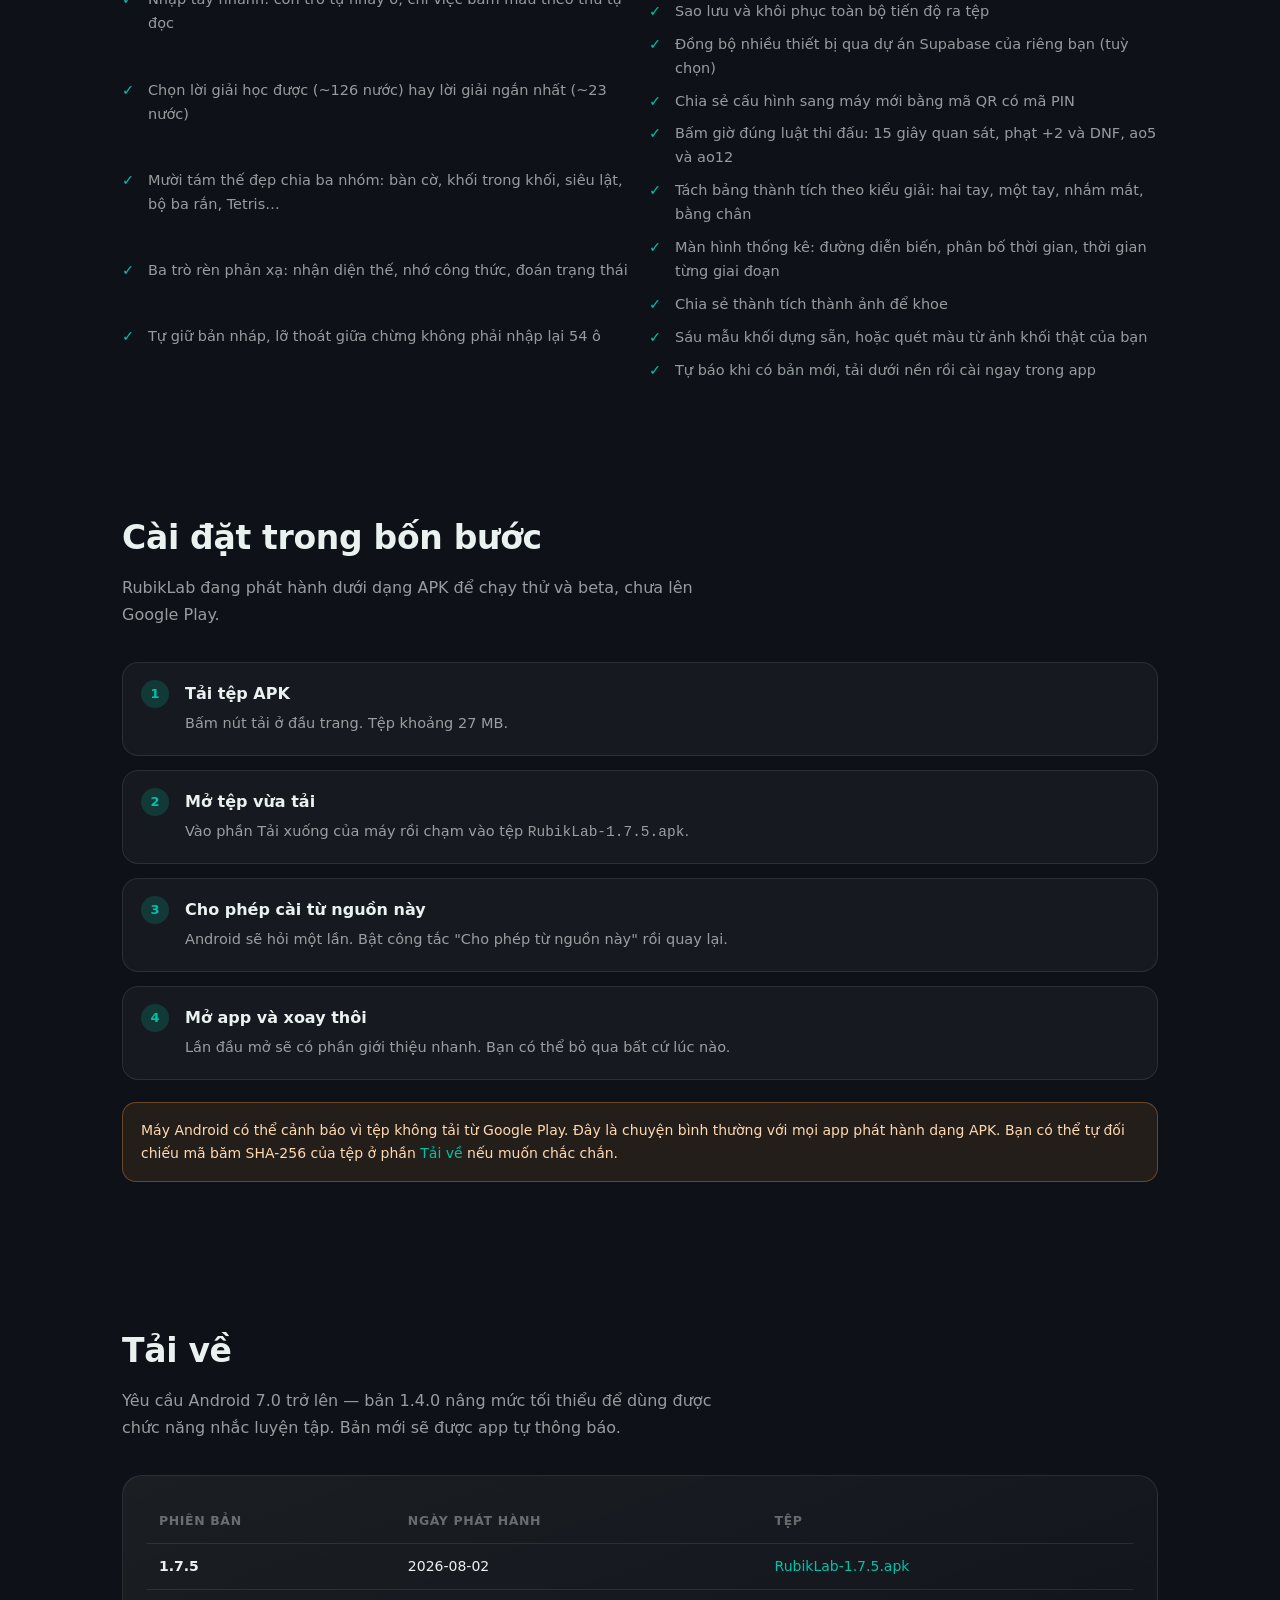
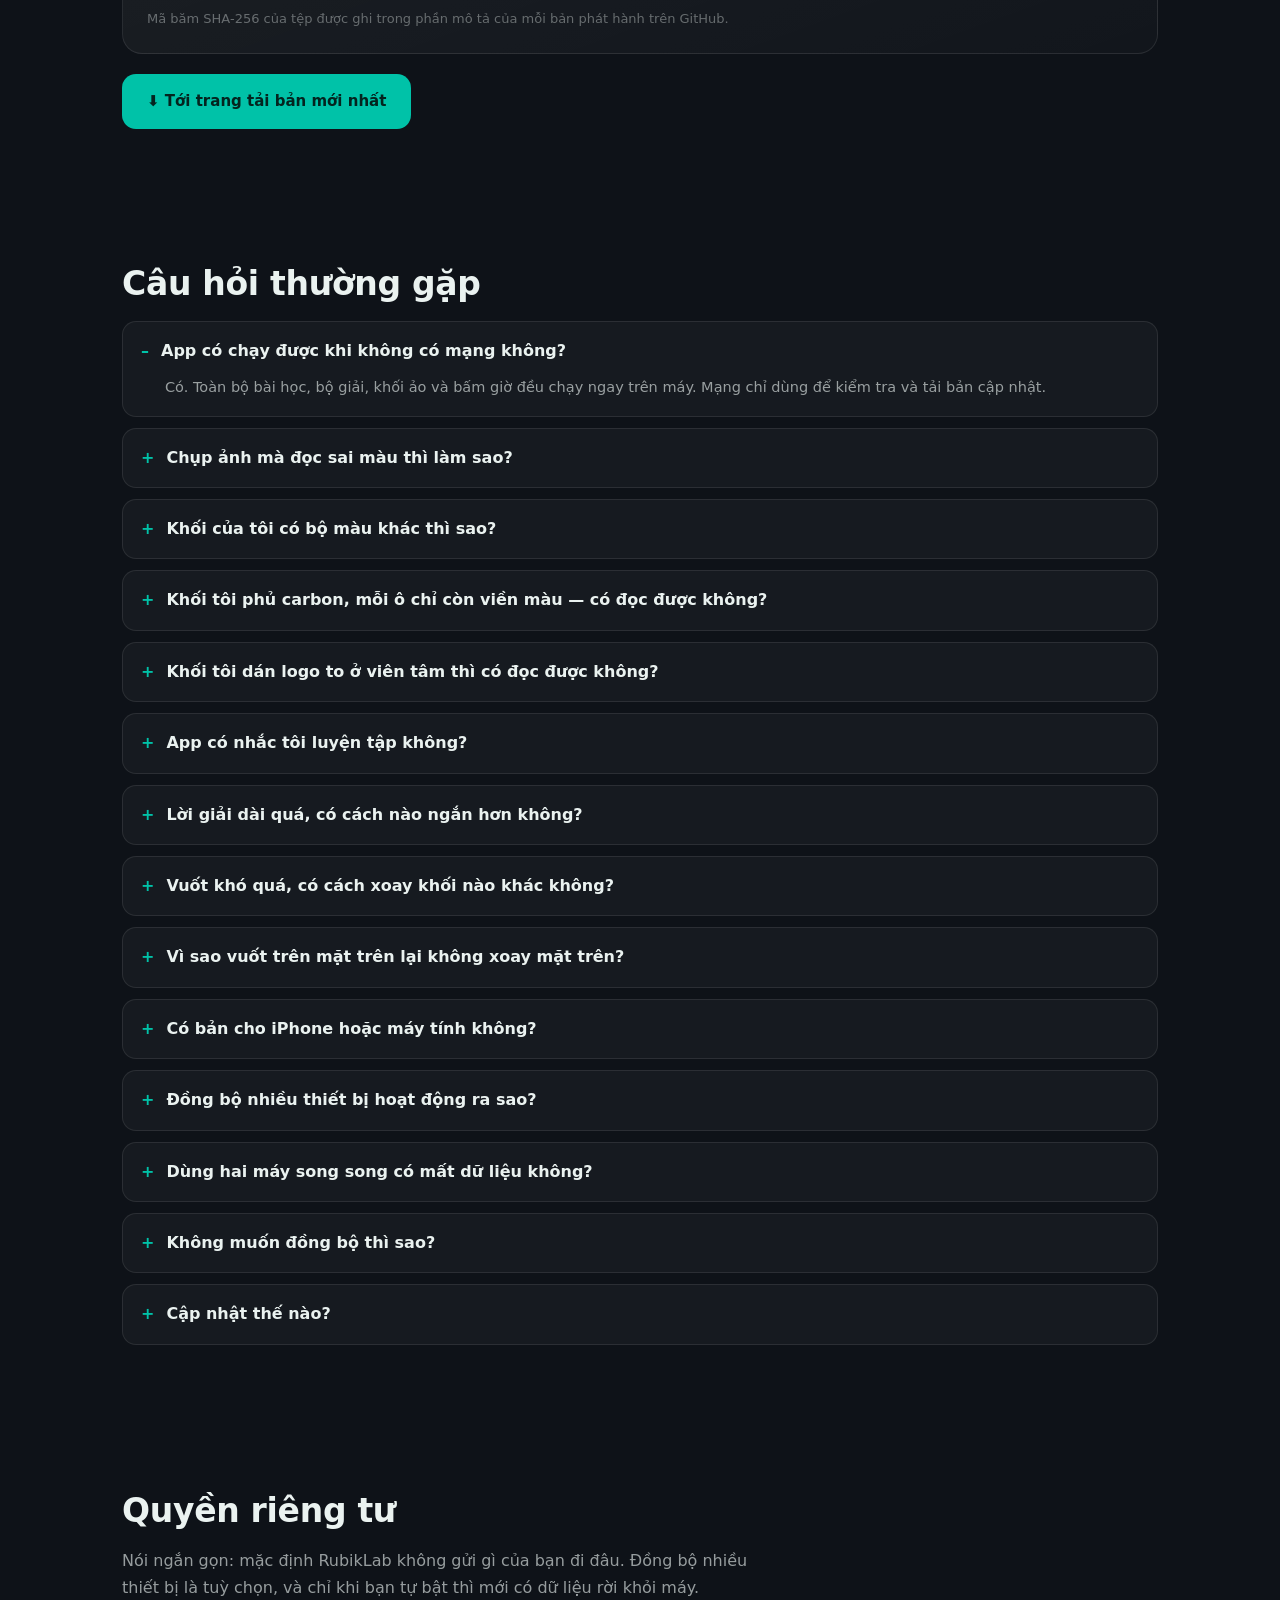
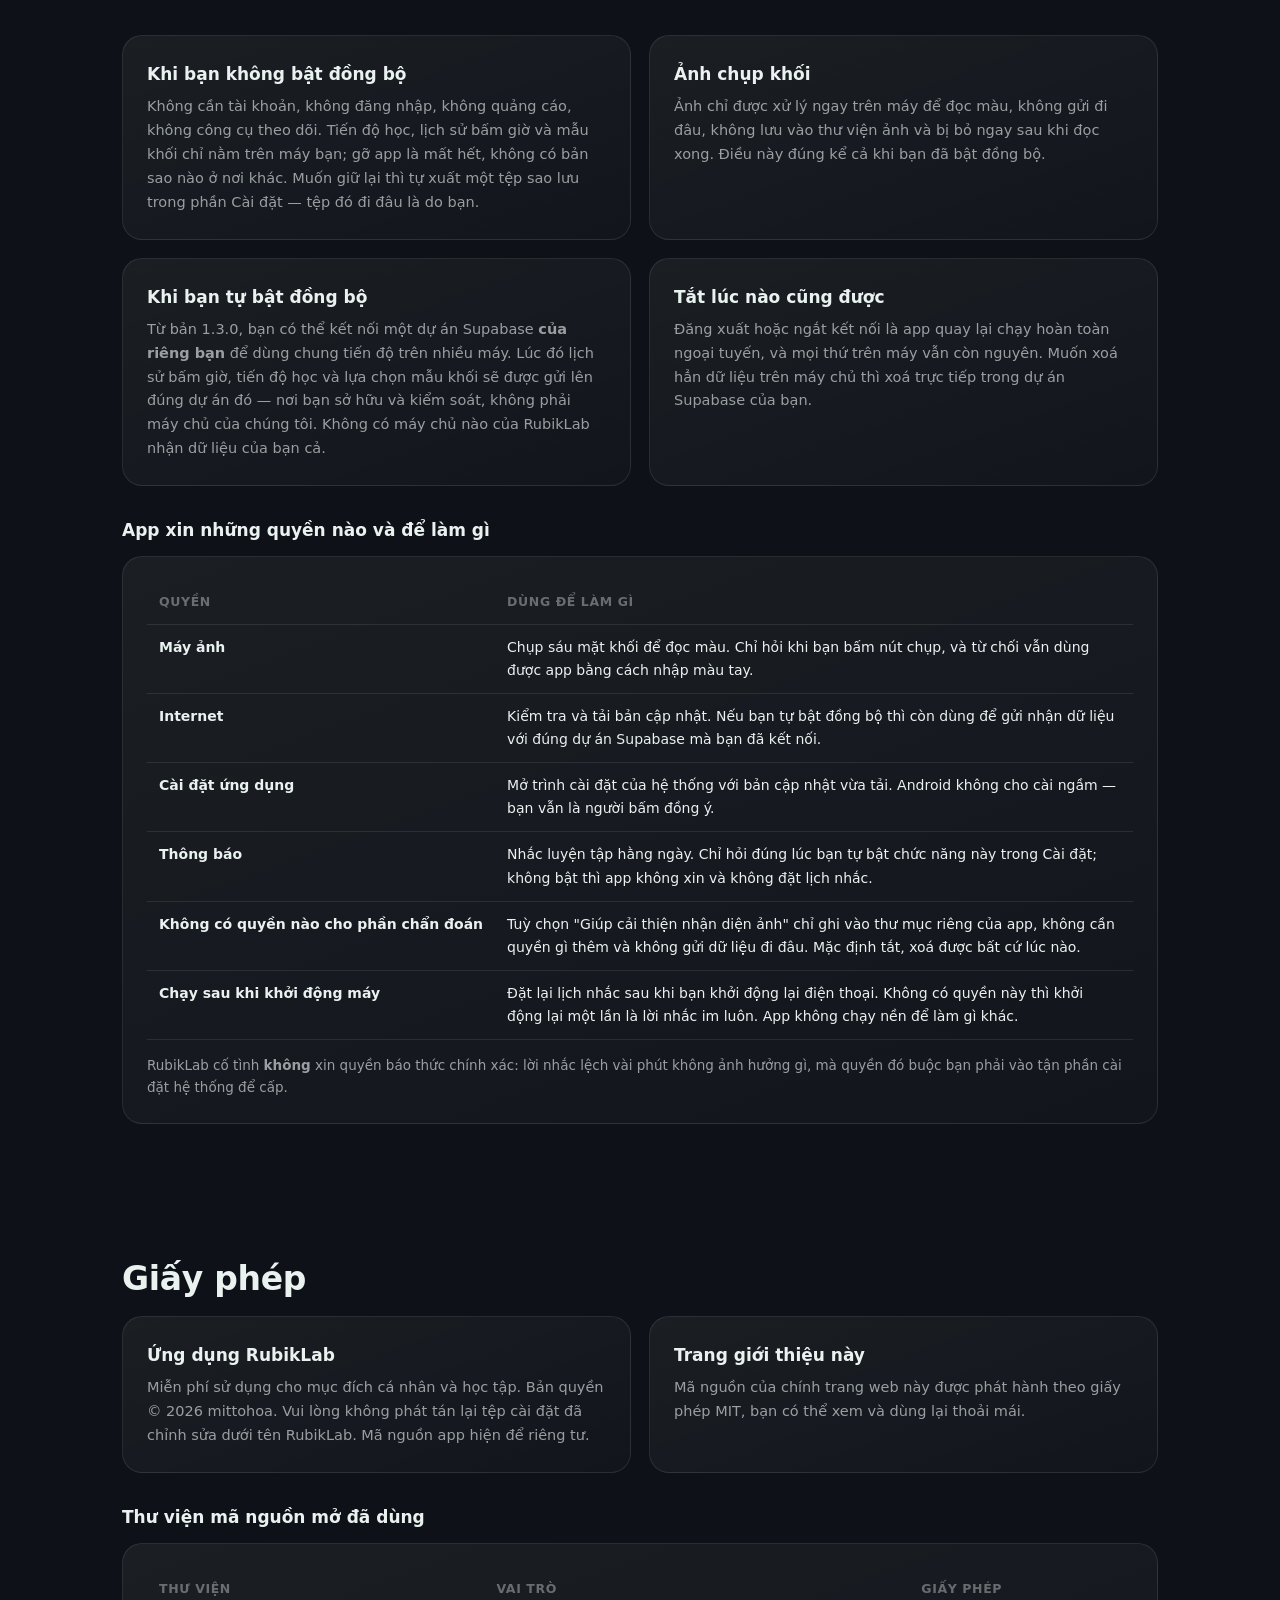
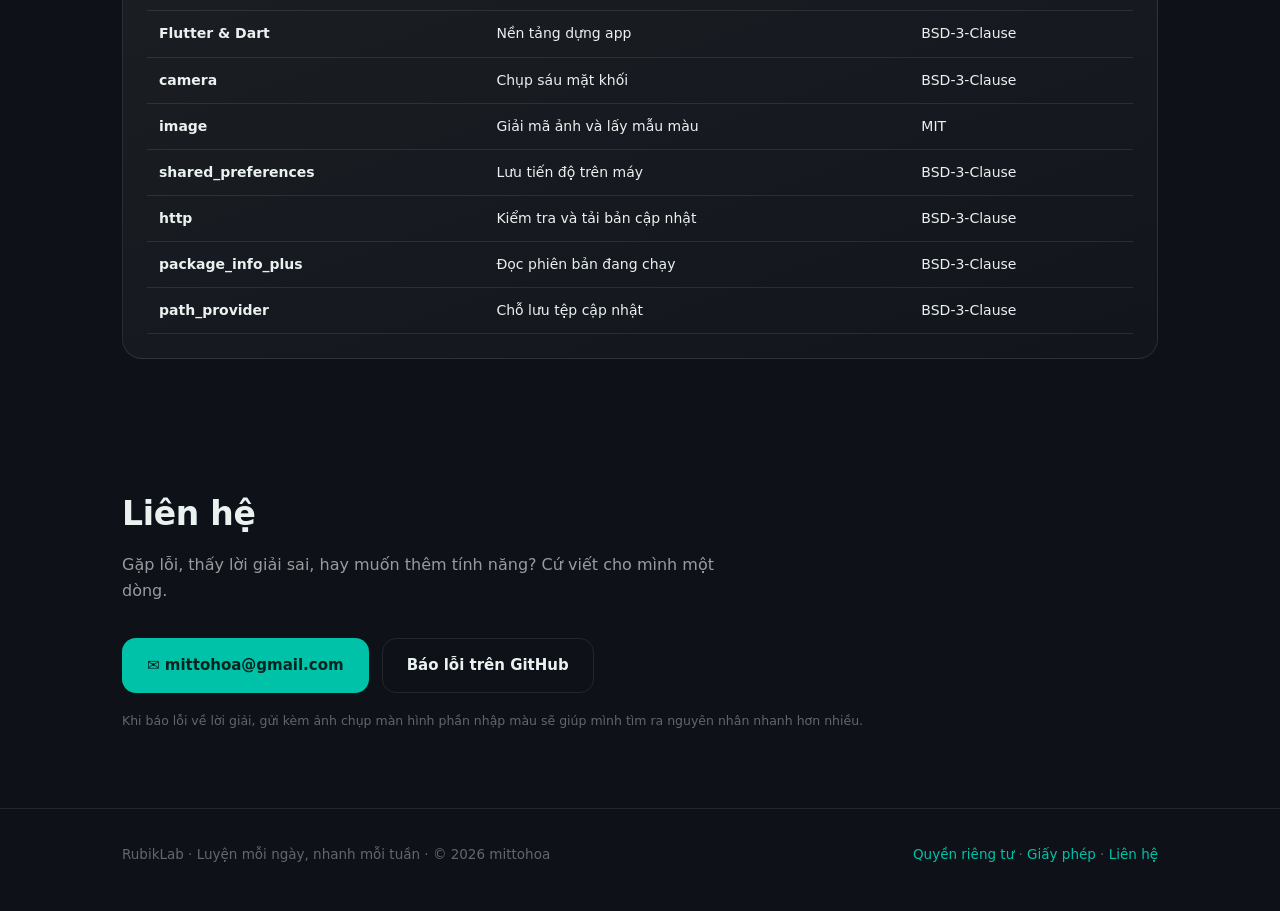
==== commit ca2ab1f7: "Ban 1.7.5: de xao theo chuan WCA Co-Authored-By: Claude Opus 5 (1M context) <noreply@anthropic.com>" ====
--- a/index.html
+++ b/index.html
@@ -158,7 +158,7 @@
 <div class="wrap">
   <section class="hero" style="padding-top:66px">
     <div>
-      <span class="badge" id="ver-badge">Bản 1.7.4 · APK cho Android</span>
+      <span class="badge" id="ver-badge">Bản 1.7.5 · APK cho Android</span>
       <h1>Học, giải và <em>luyện Rubik 3×3</em></h1>
       <p class="lede">
         Mười bài học có minh hoạ 3D, chụp khối thật để nhận lời giải từng nước,
@@ -285,7 +285,7 @@
     <p class="sub">RubikLab đang phát hành dưới dạng APK để chạy thử và beta, chưa lên Google Play.</p>
     <ol class="steps">
       <li><b>Tải tệp APK</b><span>Bấm nút tải ở đầu trang. Tệp khoảng 27 MB.</span></li>
-      <li><b>Mở tệp vừa tải</b><span>Vào phần Tải xuống của máy rồi chạm vào tệp <code>RubikLab-1.7.4.apk</code>.</span></li>
+      <li><b>Mở tệp vừa tải</b><span>Vào phần Tải xuống của máy rồi chạm vào tệp <code>RubikLab-1.7.5.apk</code>.</span></li>
       <li><b>Cho phép cài từ nguồn này</b><span>Android sẽ hỏi một lần. Bật công tắc "Cho phép từ nguồn này" rồi quay lại.</span></li>
       <li><b>Mở app và xoay thôi</b><span>Lần đầu mở sẽ có phần giới thiệu nhanh. Bạn có thể bỏ qua bất cứ lúc nào.</span></li>
     </ol>
@@ -305,7 +305,7 @@
       <table>
         <tr><th>Phiên bản</th><th>Ngày phát hành</th><th>Tệp</th></tr>
         <tr>
-          <td id="t-ver">1.7.4</td>
+          <td id="t-ver">1.7.5</td>
           <td id="t-date">—</td>
           <td><a id="t-link" href="https://github.com/mittohoa/rubik-resolved/releases/latest">Tải APK từ GitHub Releases</a></td>
         </tr>
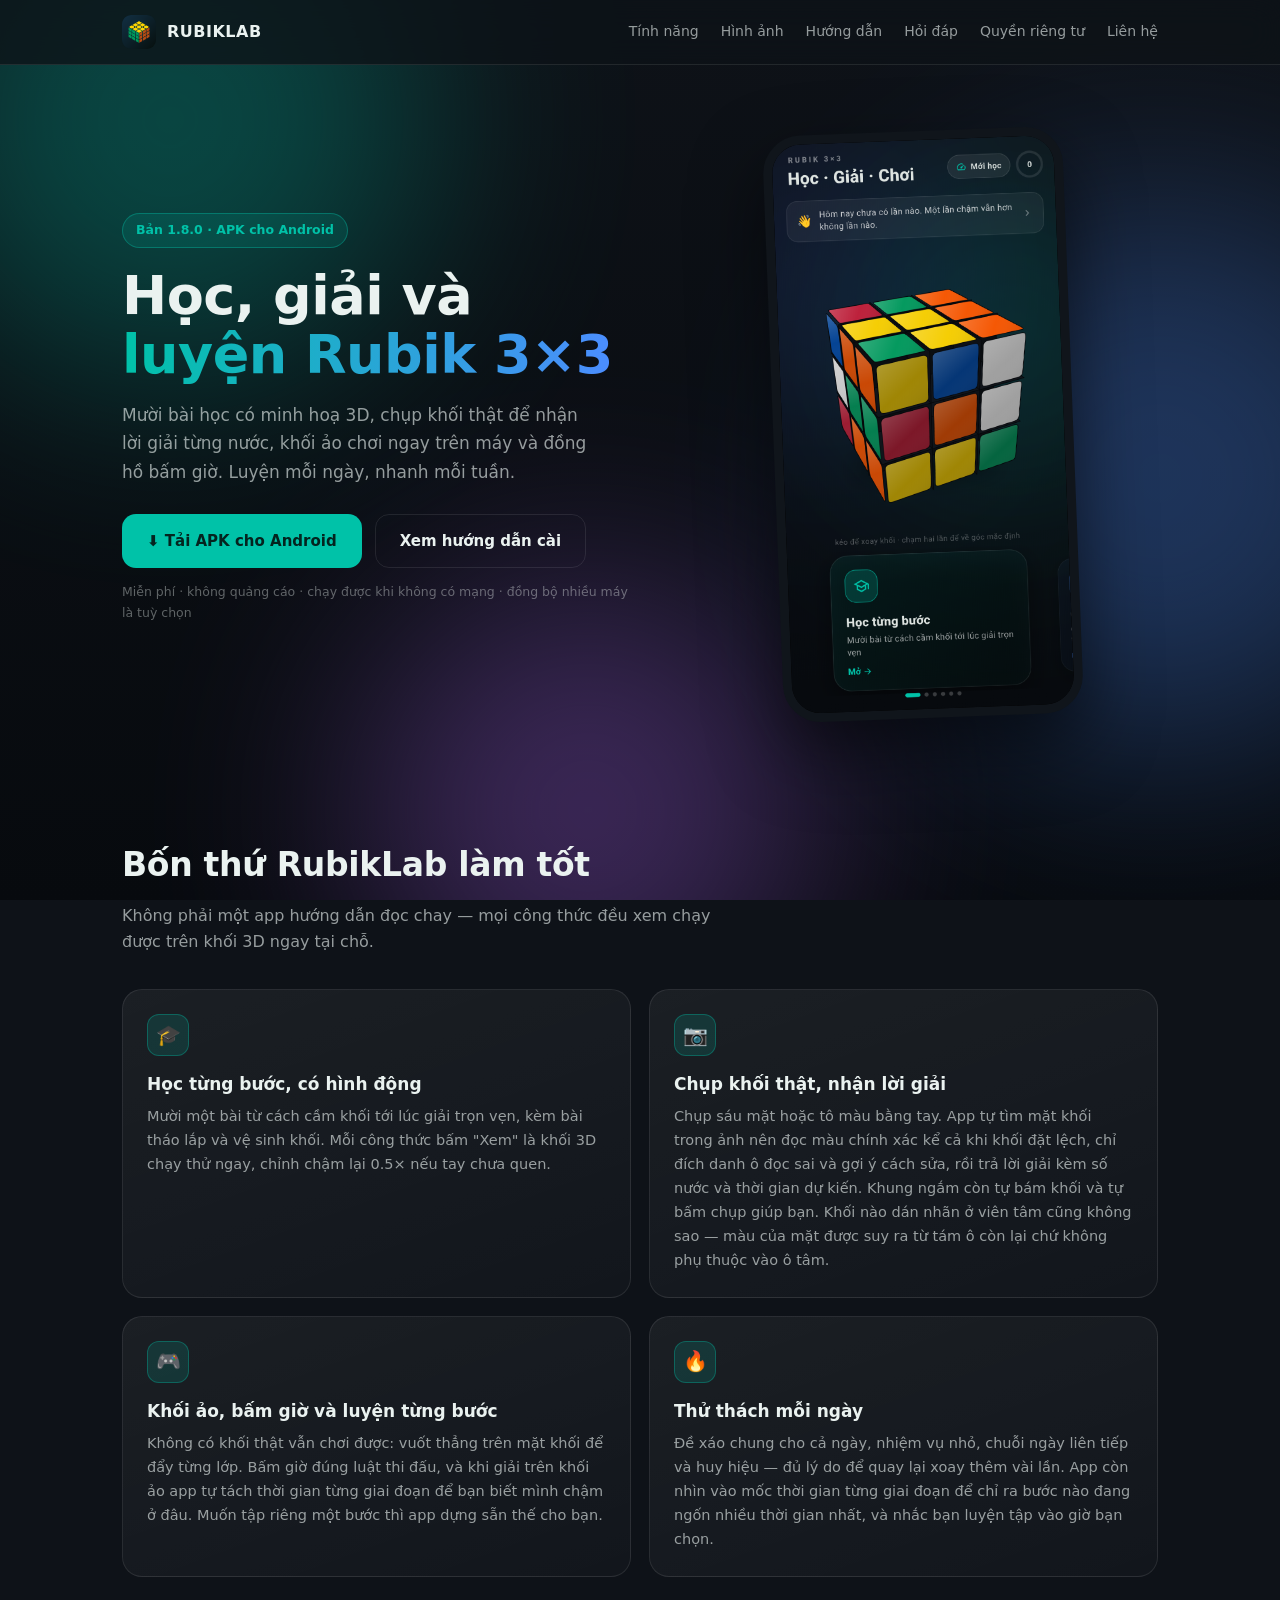
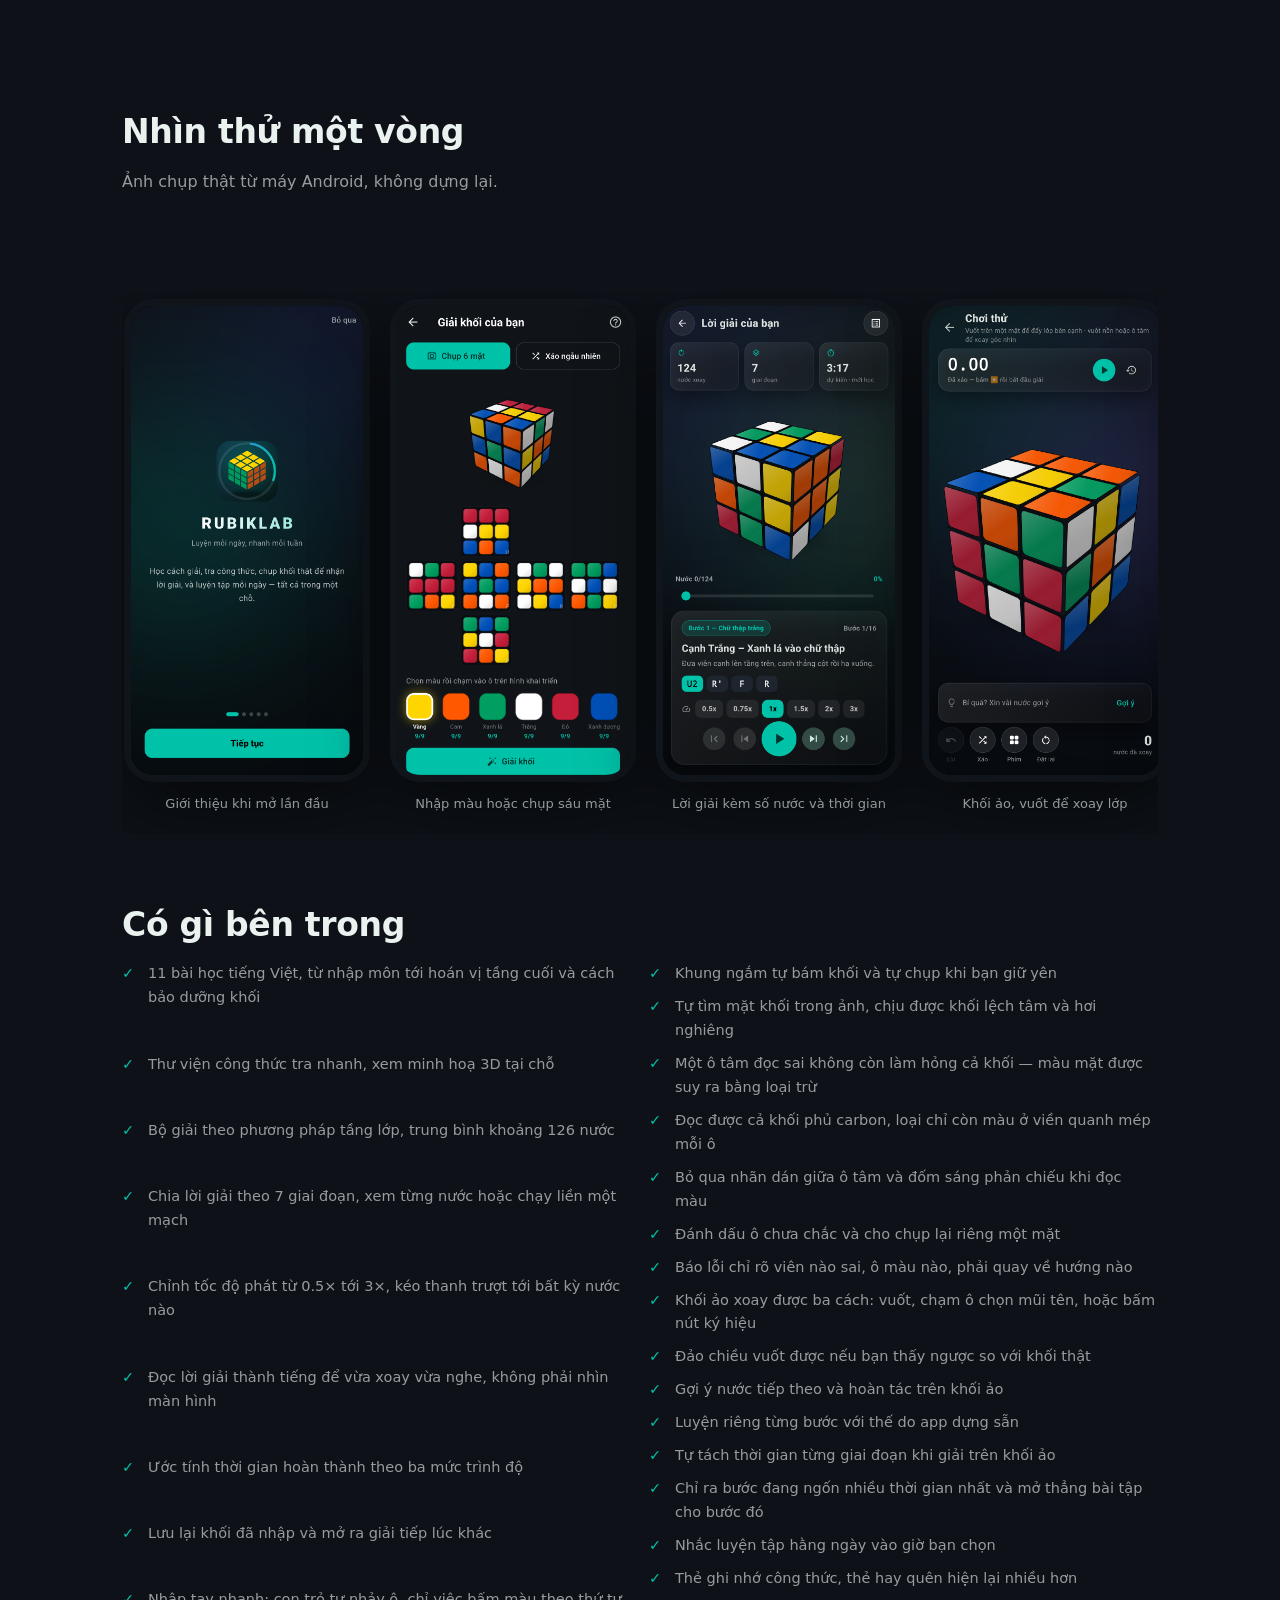
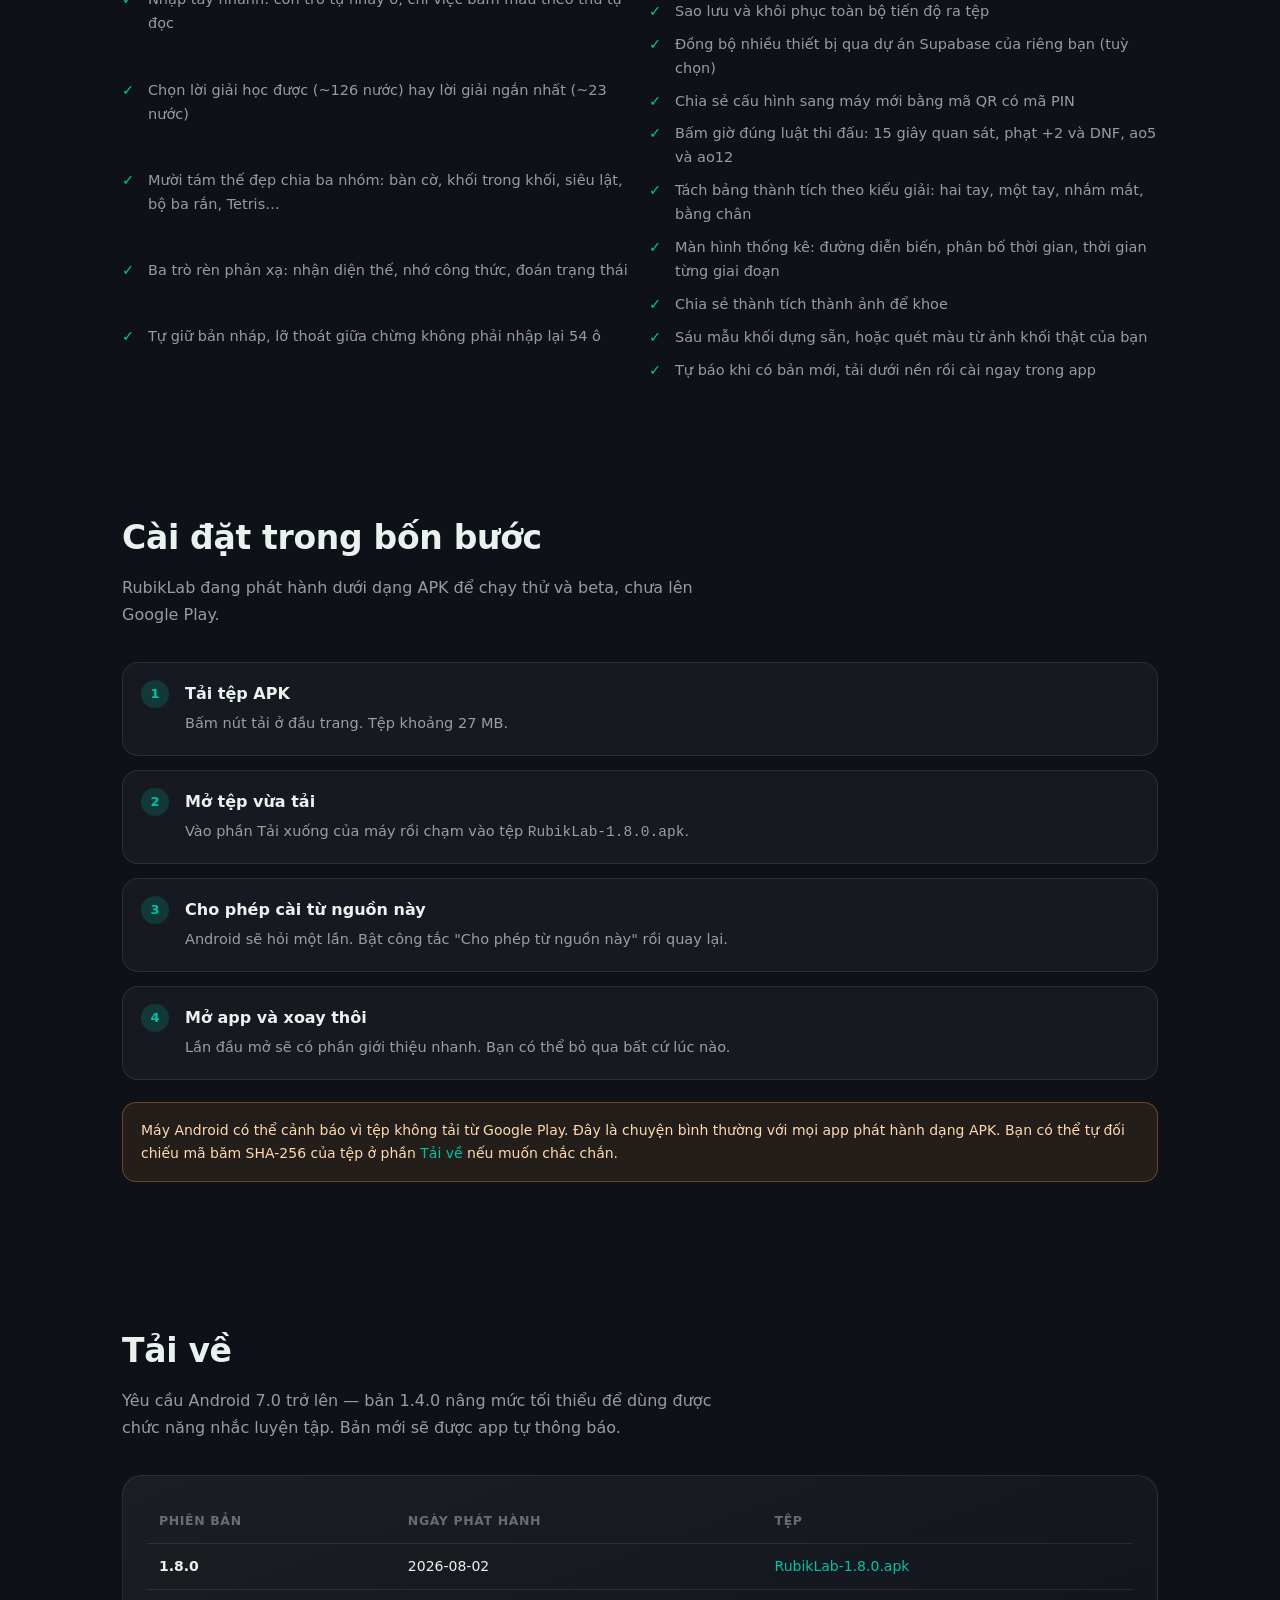
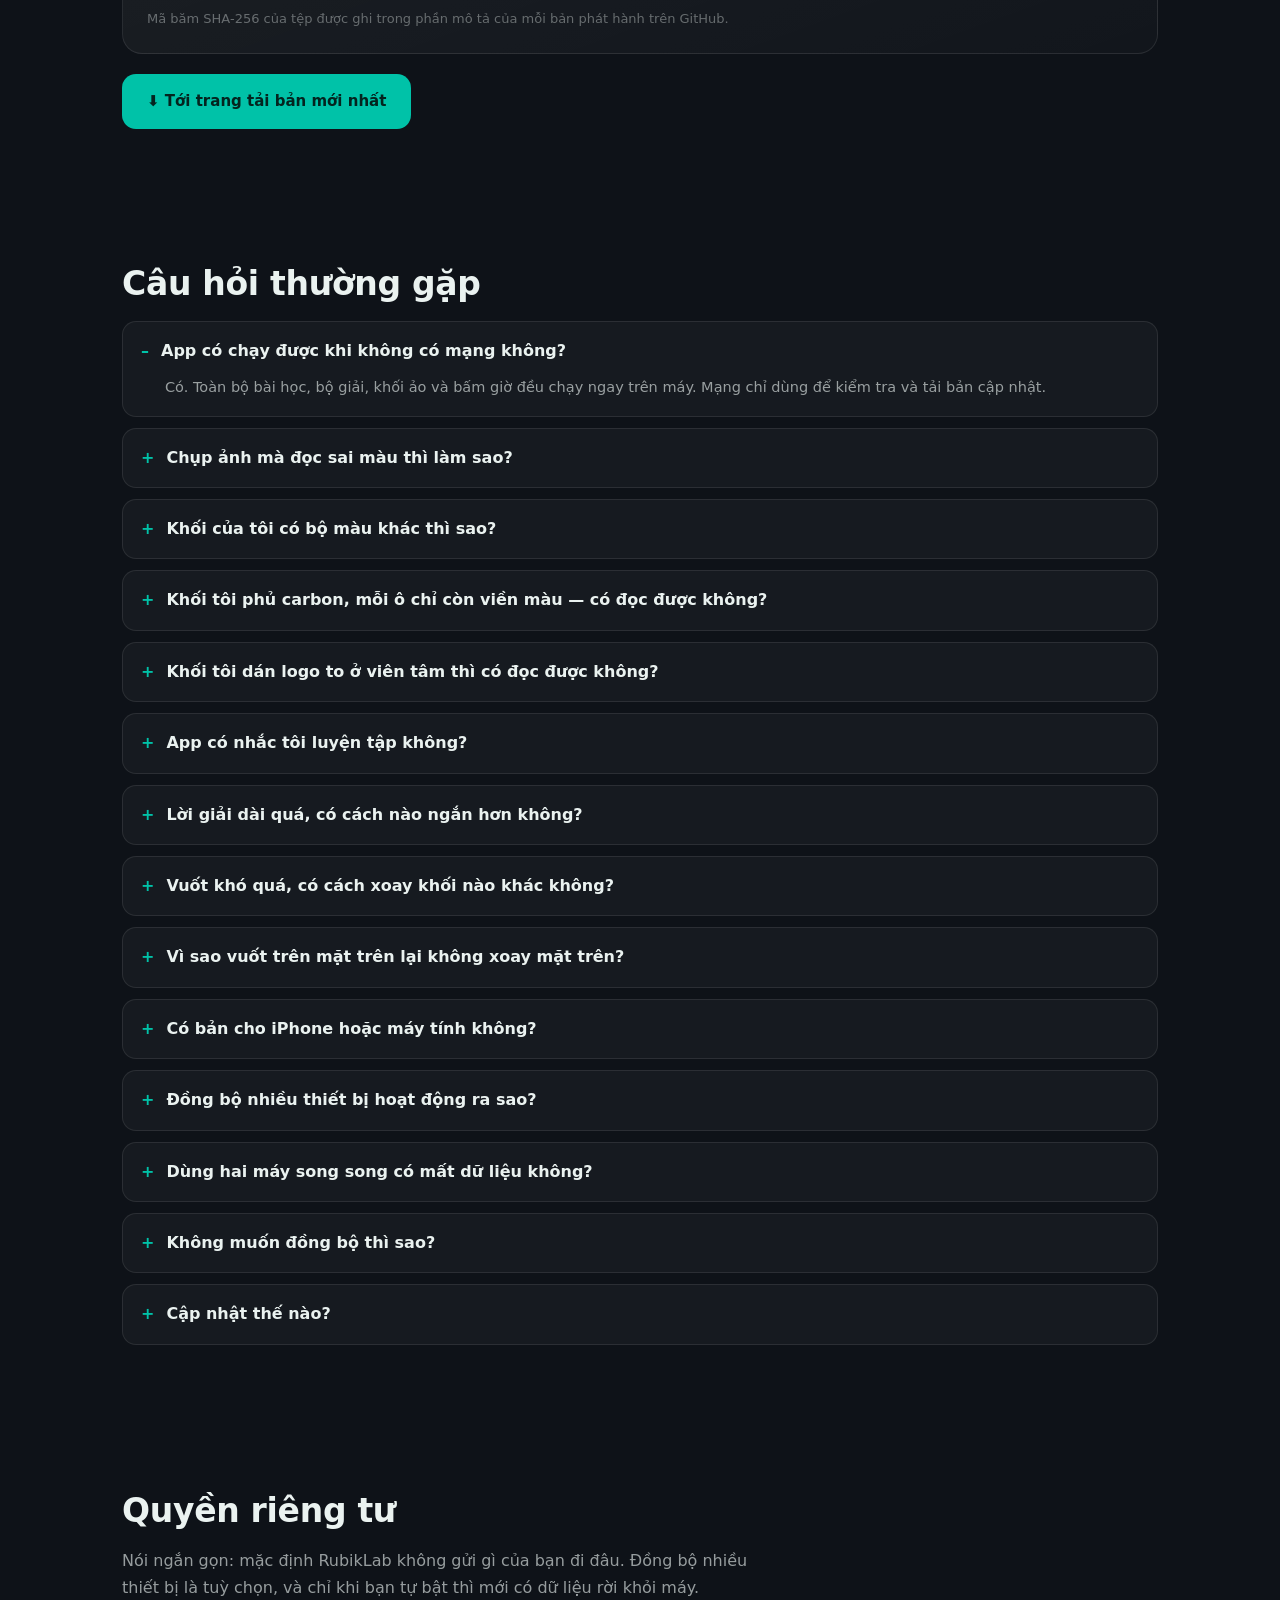
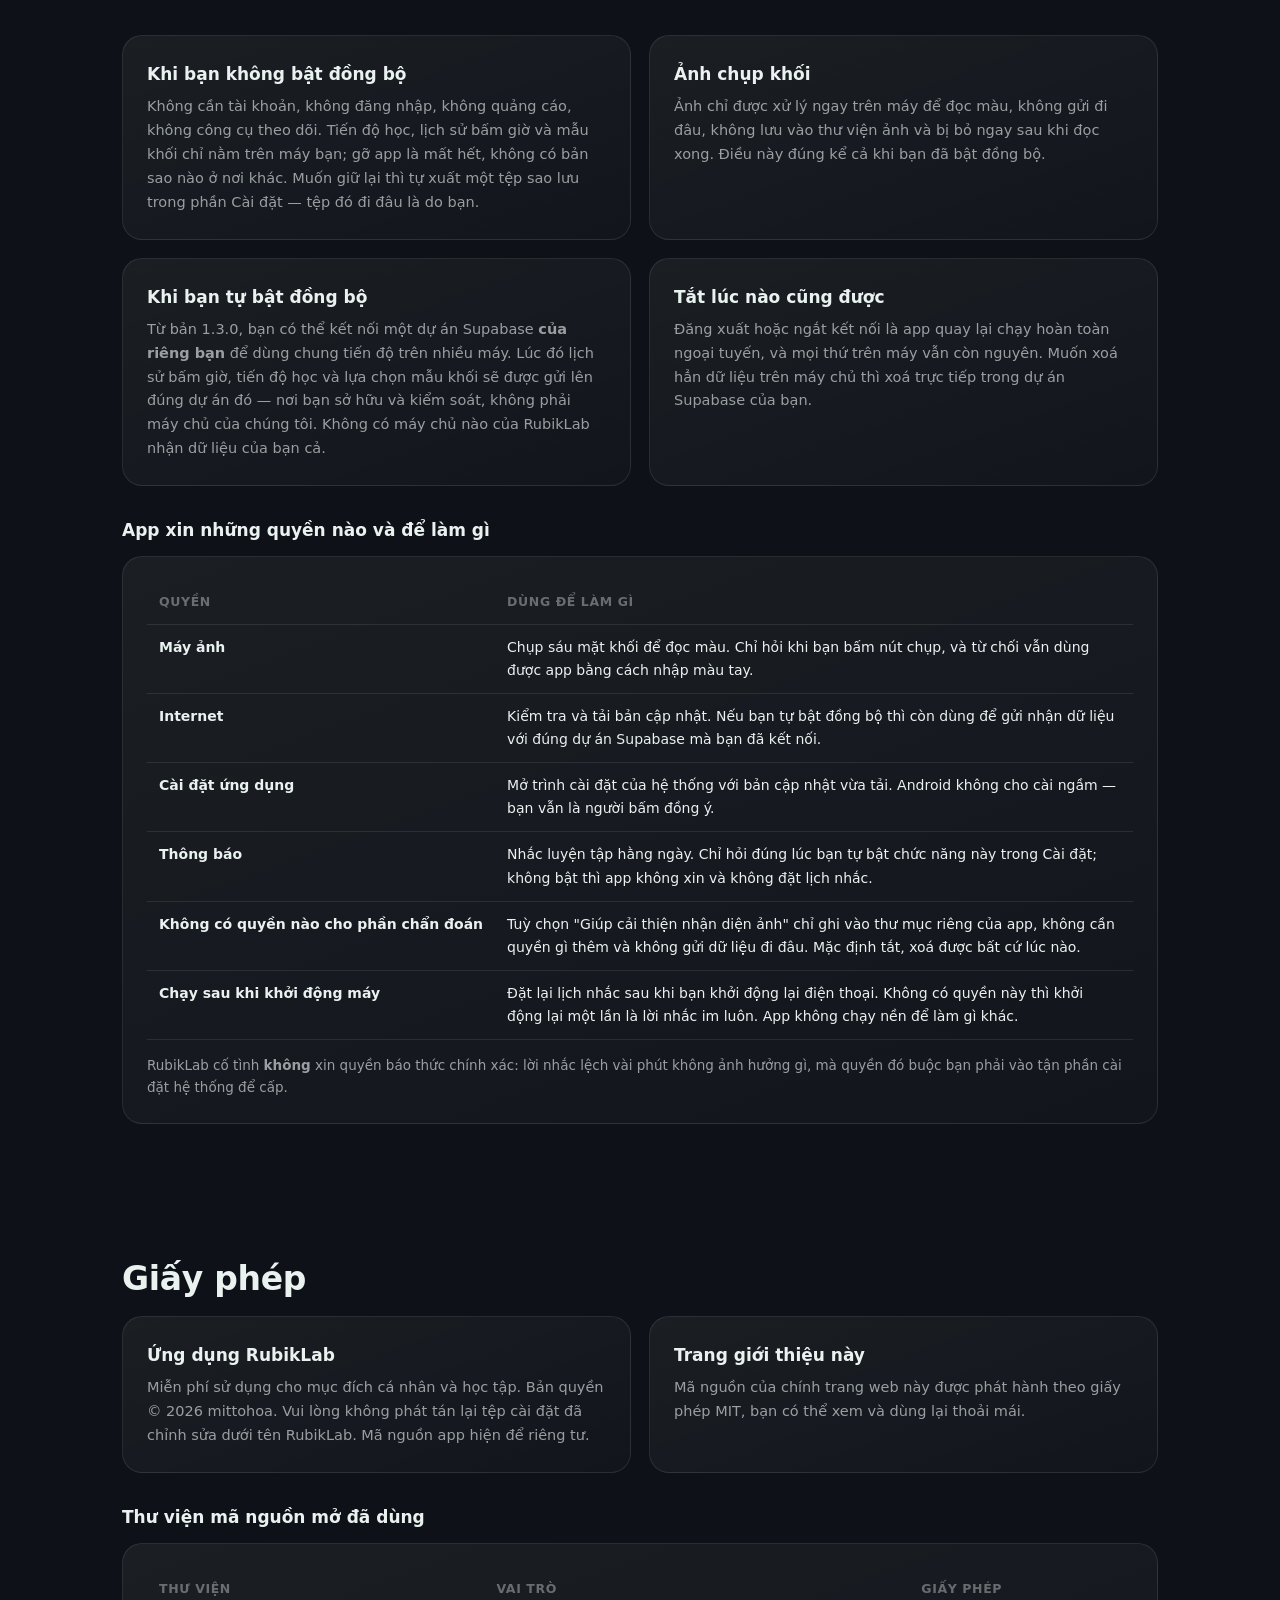
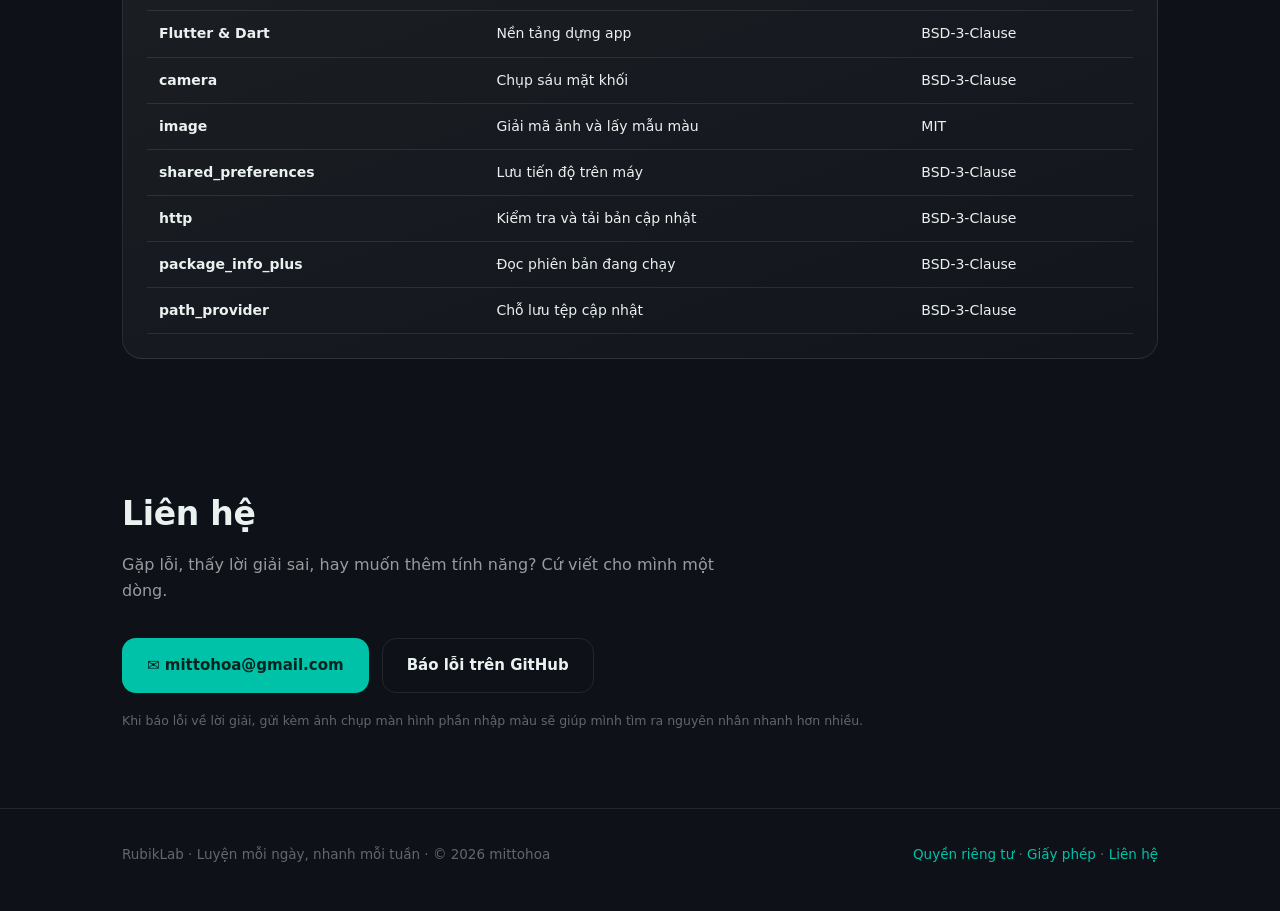
==== commit 02a17165: "Ban 1.8.0: F2L Co-Authored-By: Claude Opus 5 (1M context) <noreply@anthropic.com>" ====
--- a/index.html
+++ b/index.html
@@ -158,7 +158,7 @@
 <div class="wrap">
   <section class="hero" style="padding-top:66px">
     <div>
-      <span class="badge" id="ver-badge">Bản 1.7.5 · APK cho Android</span>
+      <span class="badge" id="ver-badge">Bản 1.8.0 · APK cho Android</span>
       <h1>Học, giải và <em>luyện Rubik 3×3</em></h1>
       <p class="lede">
         Mười bài học có minh hoạ 3D, chụp khối thật để nhận lời giải từng nước,
@@ -285,7 +285,7 @@
     <p class="sub">RubikLab đang phát hành dưới dạng APK để chạy thử và beta, chưa lên Google Play.</p>
     <ol class="steps">
       <li><b>Tải tệp APK</b><span>Bấm nút tải ở đầu trang. Tệp khoảng 27 MB.</span></li>
-      <li><b>Mở tệp vừa tải</b><span>Vào phần Tải xuống của máy rồi chạm vào tệp <code>RubikLab-1.7.5.apk</code>.</span></li>
+      <li><b>Mở tệp vừa tải</b><span>Vào phần Tải xuống của máy rồi chạm vào tệp <code>RubikLab-1.8.0.apk</code>.</span></li>
       <li><b>Cho phép cài từ nguồn này</b><span>Android sẽ hỏi một lần. Bật công tắc "Cho phép từ nguồn này" rồi quay lại.</span></li>
       <li><b>Mở app và xoay thôi</b><span>Lần đầu mở sẽ có phần giới thiệu nhanh. Bạn có thể bỏ qua bất cứ lúc nào.</span></li>
     </ol>
@@ -305,7 +305,7 @@
       <table>
         <tr><th>Phiên bản</th><th>Ngày phát hành</th><th>Tệp</th></tr>
         <tr>
-          <td id="t-ver">1.7.5</td>
+          <td id="t-ver">1.8.0</td>
           <td id="t-date">—</td>
           <td><a id="t-link" href="https://github.com/mittohoa/rubik-resolved/releases/latest">Tải APK từ GitHub Releases</a></td>
         </tr>
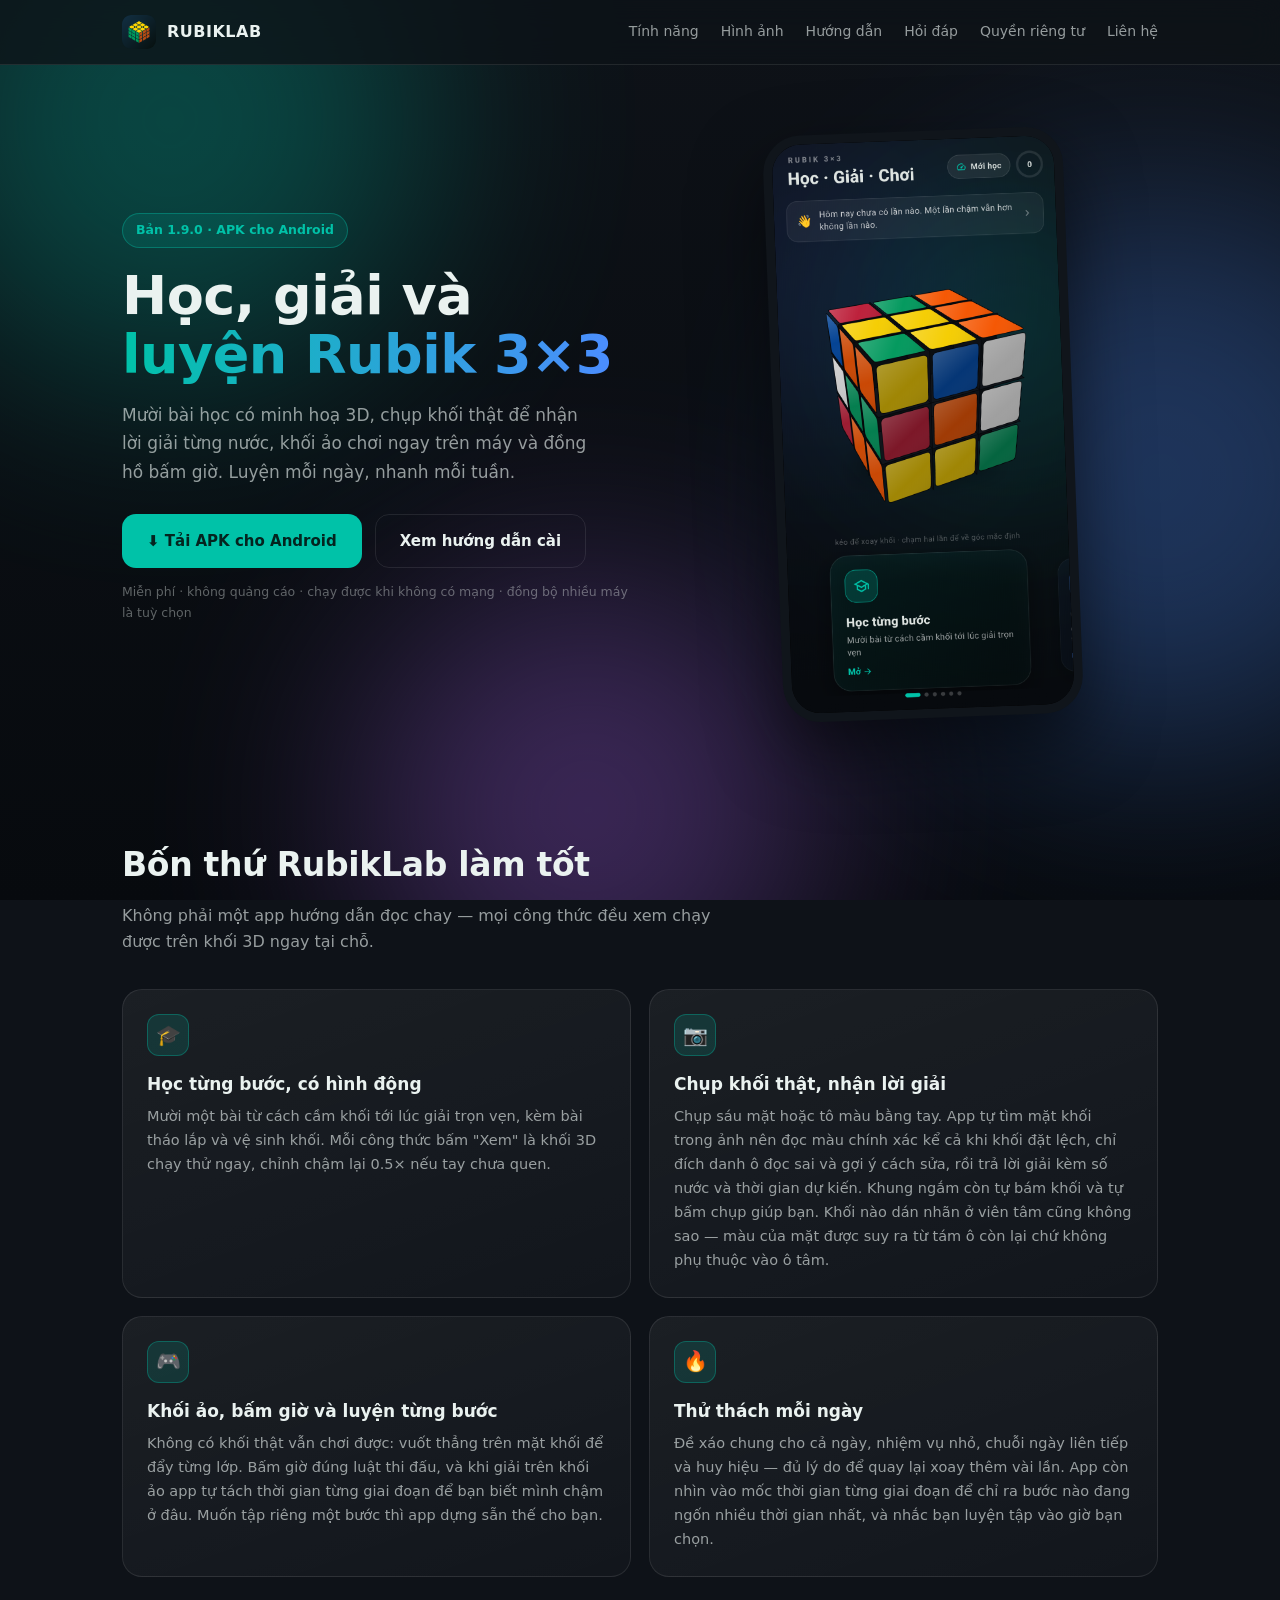
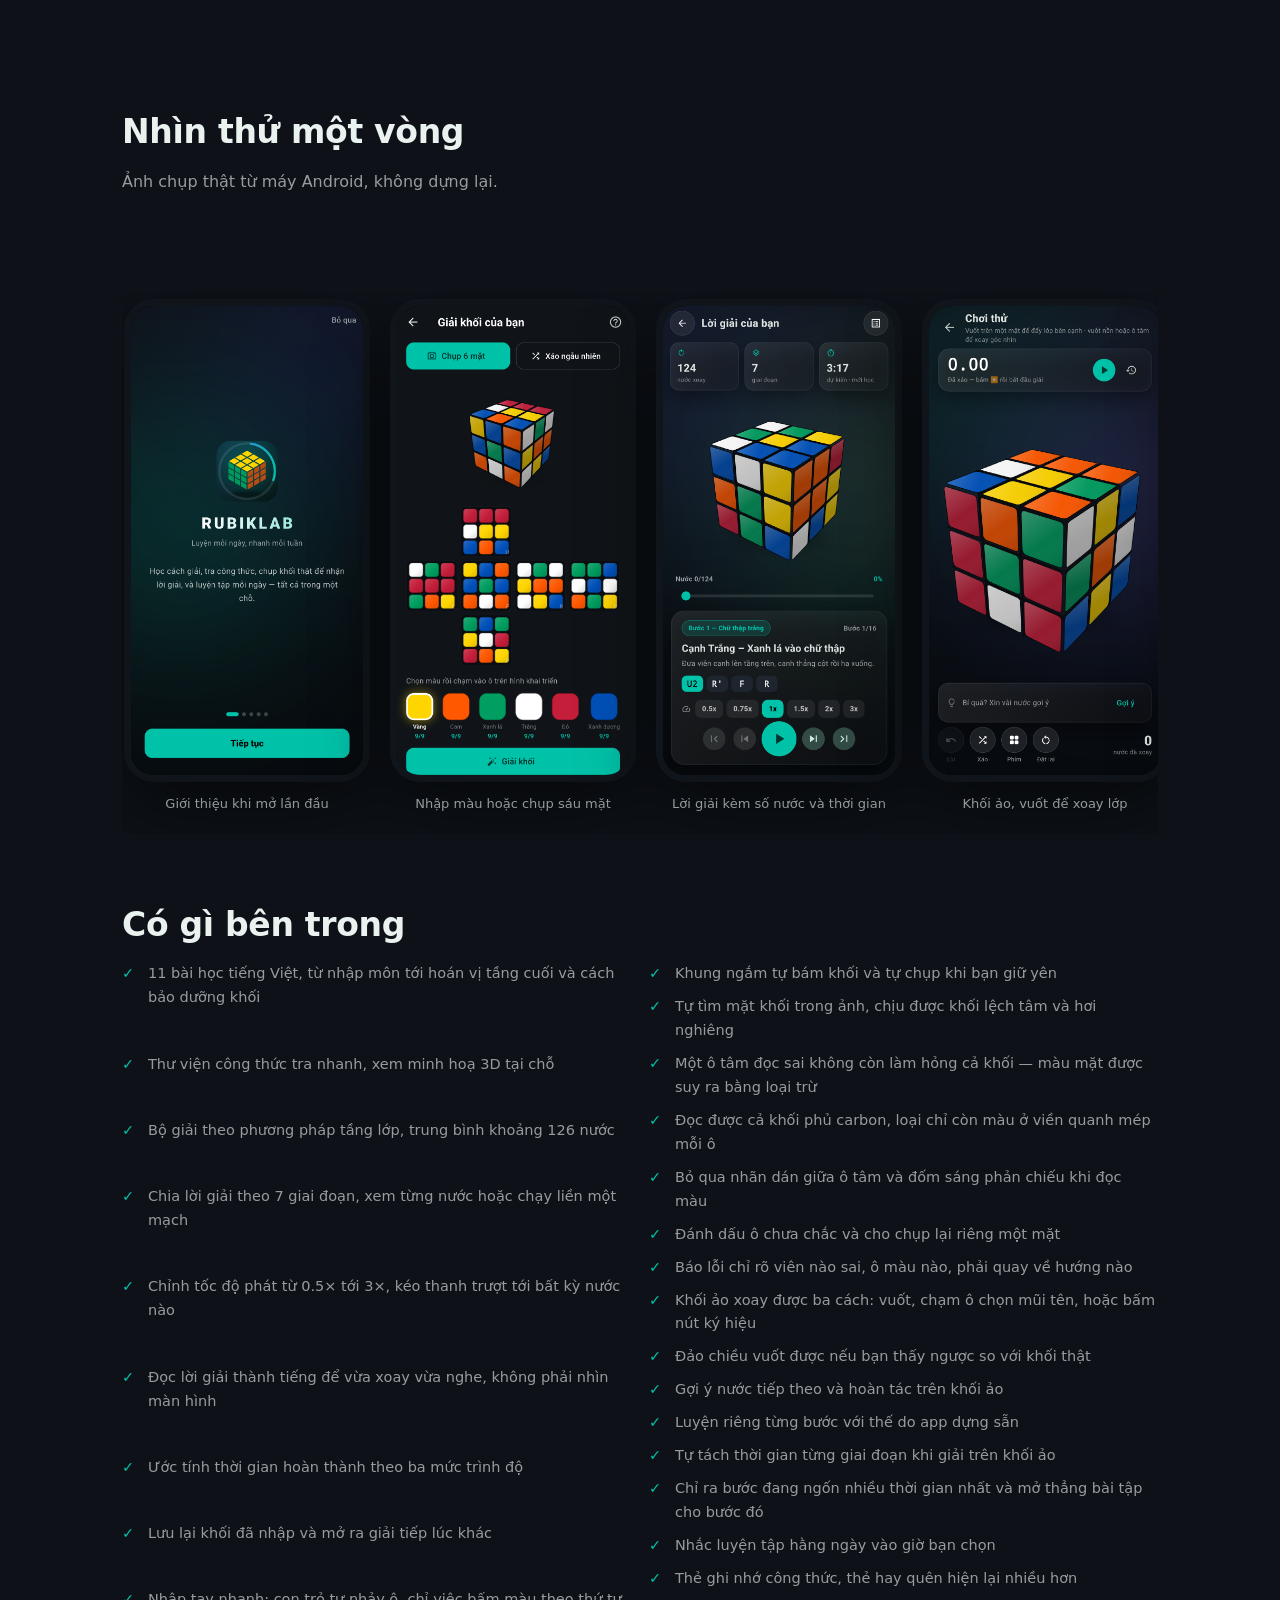
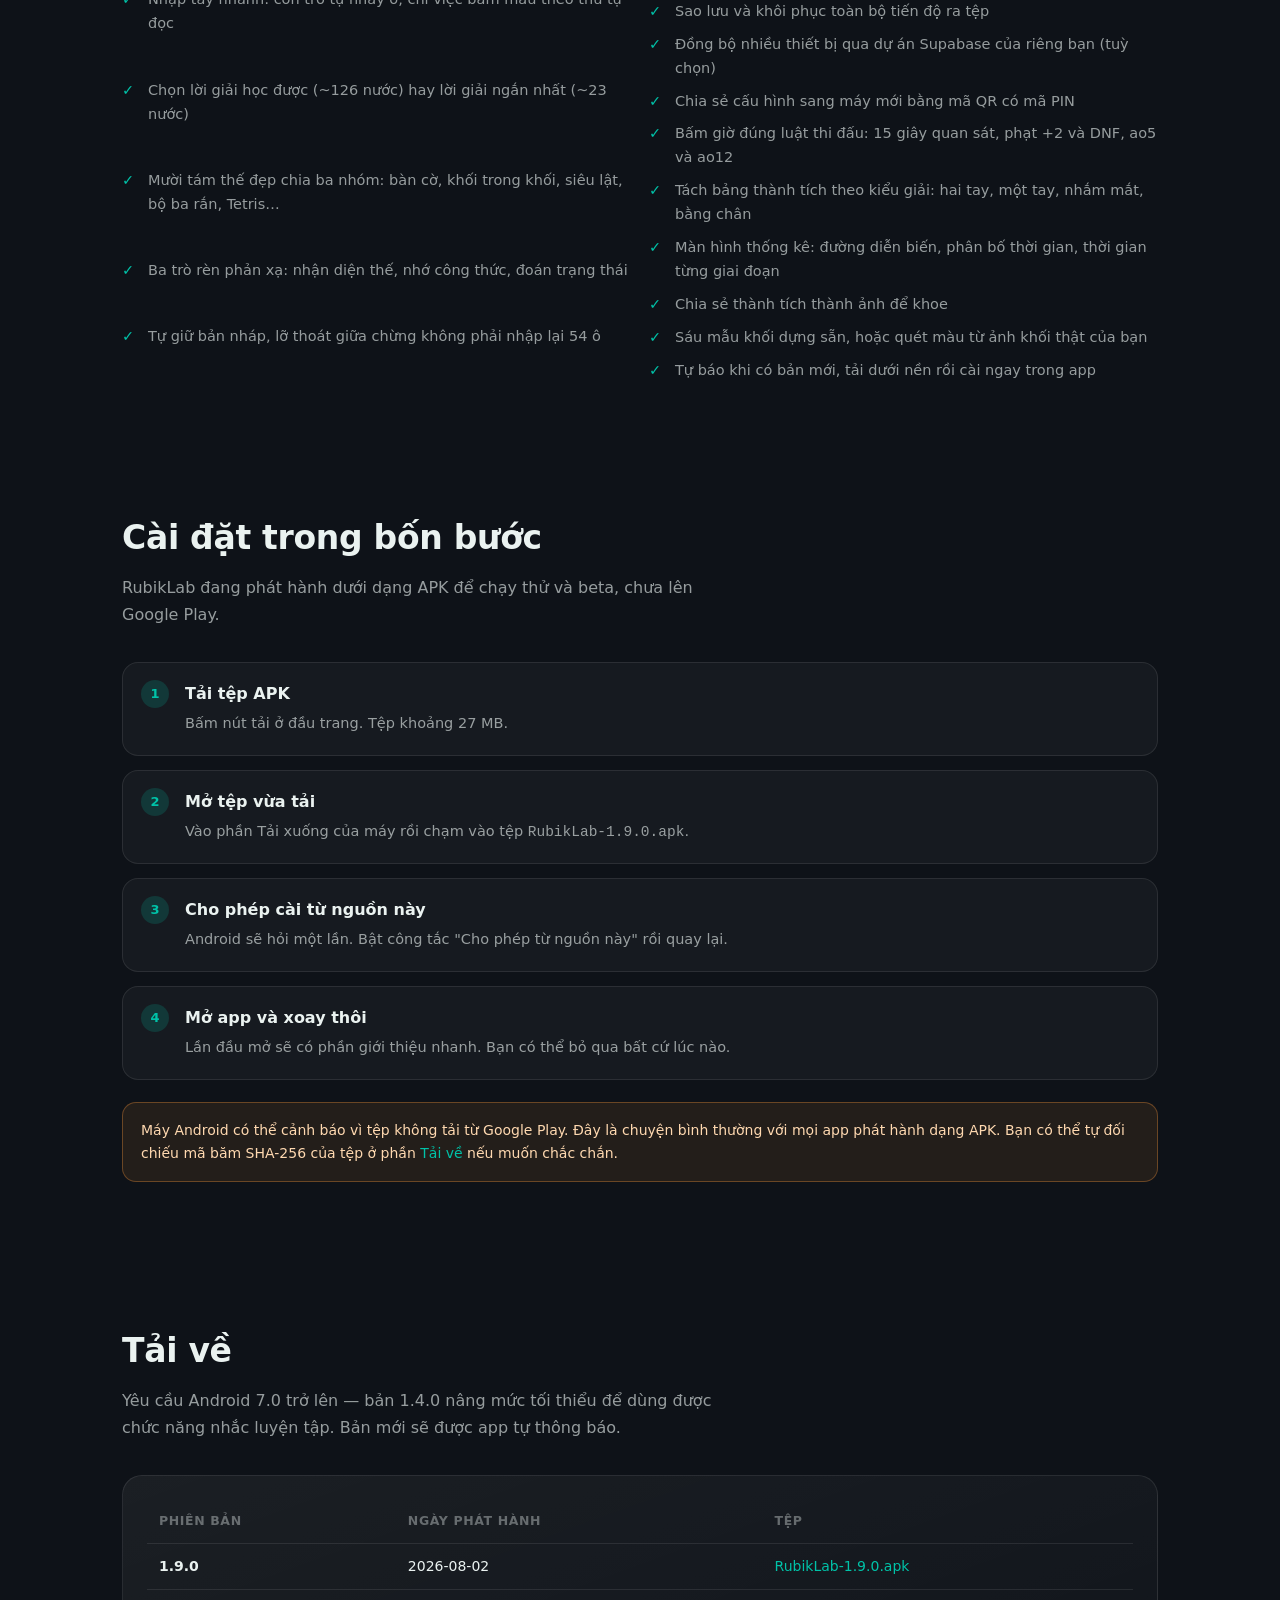
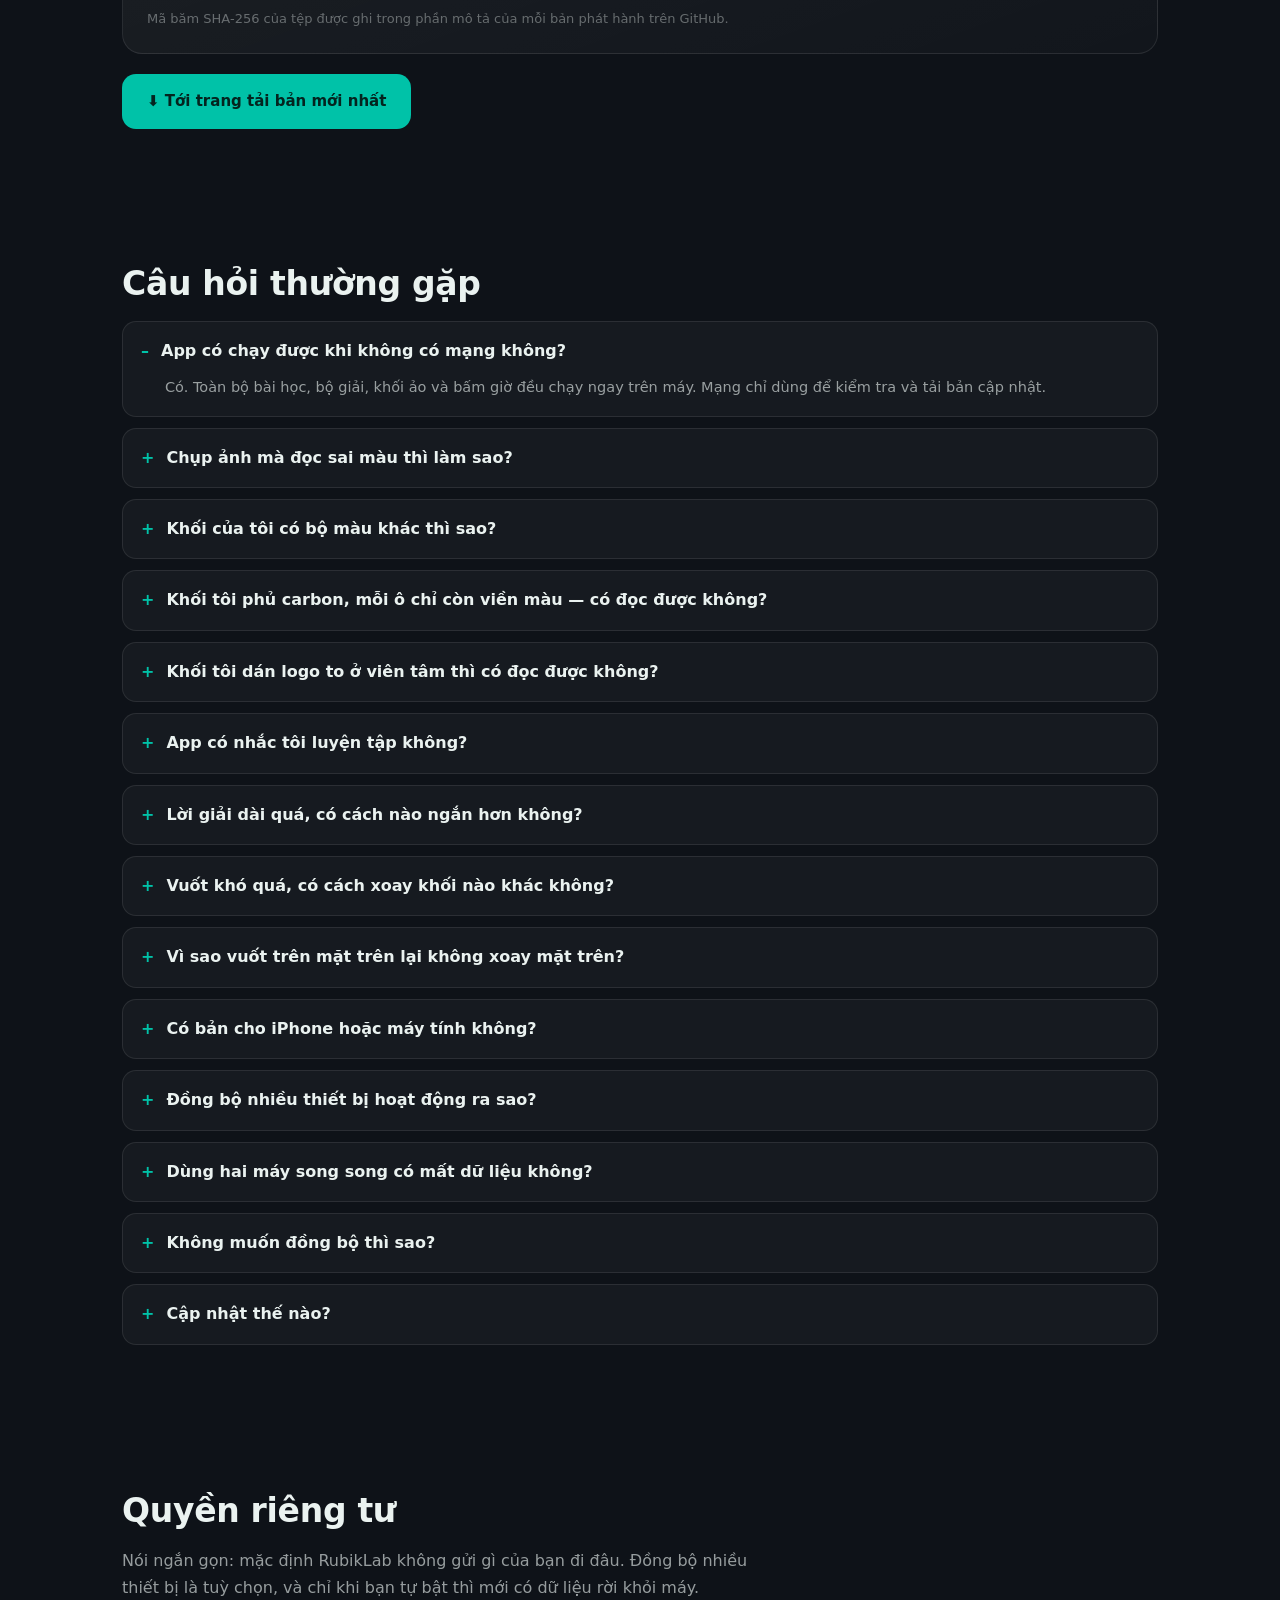
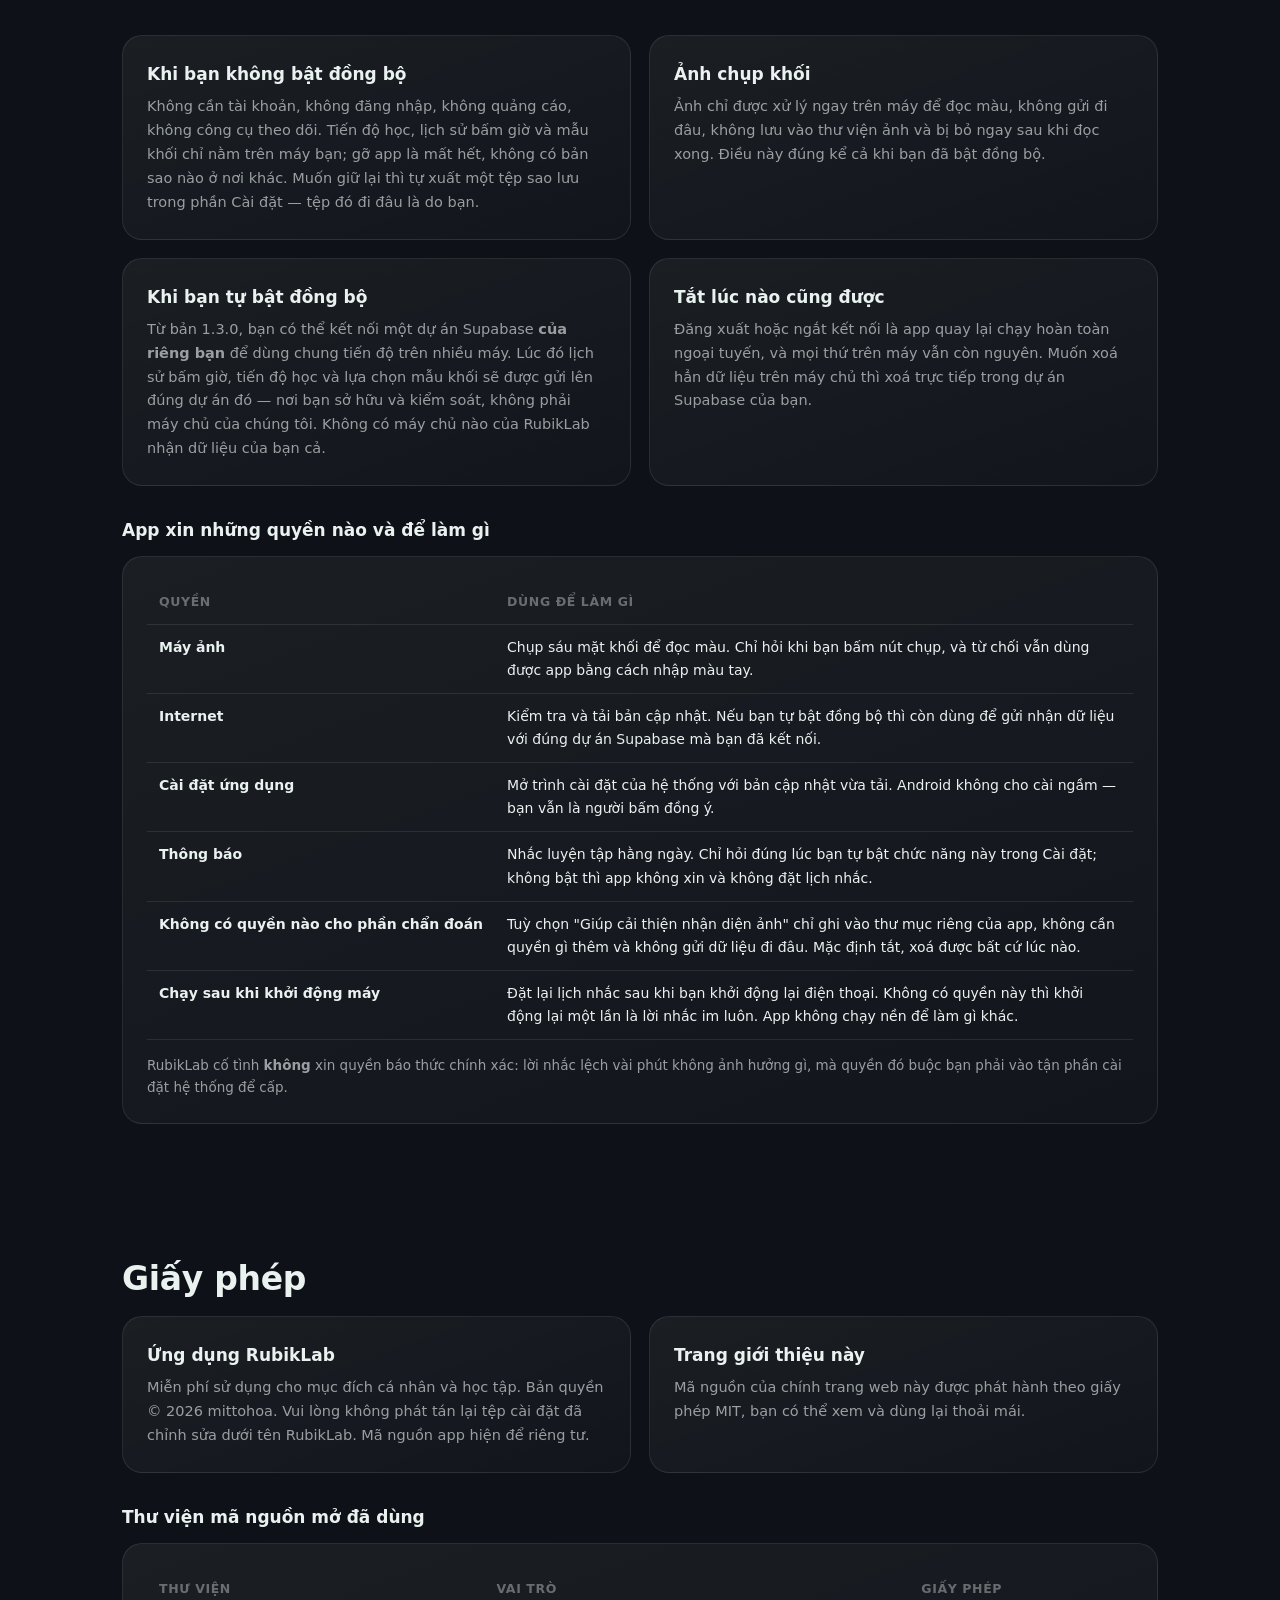
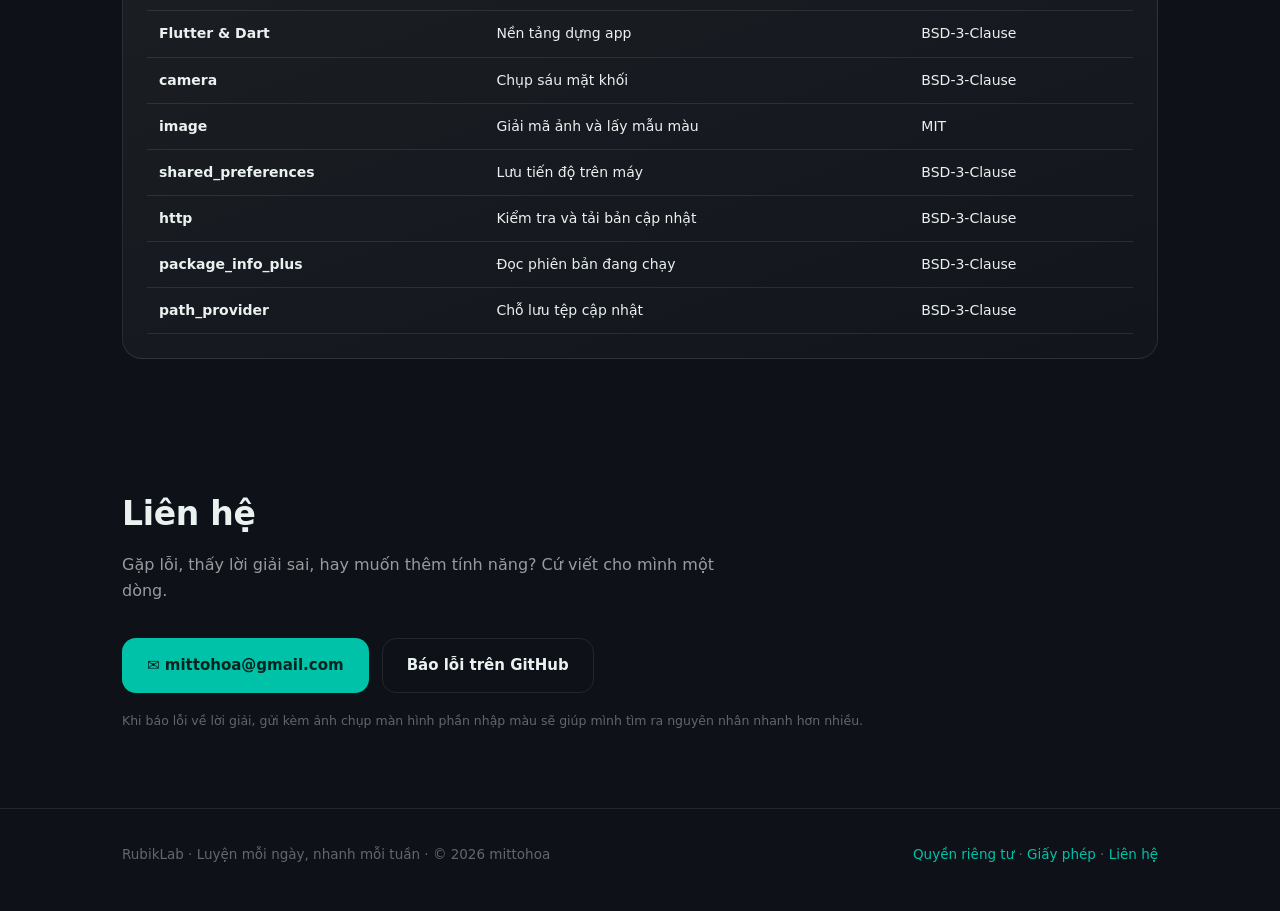
==== commit b8e36b41: "Ban 1.9.0: OLL va PLL Co-Authored-By: Claude Opus 5 (1M context) <noreply@anthropic.com>" ====
--- a/index.html
+++ b/index.html
@@ -158,7 +158,7 @@
 <div class="wrap">
   <section class="hero" style="padding-top:66px">
     <div>
-      <span class="badge" id="ver-badge">Bản 1.8.0 · APK cho Android</span>
+      <span class="badge" id="ver-badge">Bản 1.9.0 · APK cho Android</span>
       <h1>Học, giải và <em>luyện Rubik 3×3</em></h1>
       <p class="lede">
         Mười bài học có minh hoạ 3D, chụp khối thật để nhận lời giải từng nước,
@@ -285,7 +285,7 @@
     <p class="sub">RubikLab đang phát hành dưới dạng APK để chạy thử và beta, chưa lên Google Play.</p>
     <ol class="steps">
       <li><b>Tải tệp APK</b><span>Bấm nút tải ở đầu trang. Tệp khoảng 27 MB.</span></li>
-      <li><b>Mở tệp vừa tải</b><span>Vào phần Tải xuống của máy rồi chạm vào tệp <code>RubikLab-1.8.0.apk</code>.</span></li>
+      <li><b>Mở tệp vừa tải</b><span>Vào phần Tải xuống của máy rồi chạm vào tệp <code>RubikLab-1.9.0.apk</code>.</span></li>
       <li><b>Cho phép cài từ nguồn này</b><span>Android sẽ hỏi một lần. Bật công tắc "Cho phép từ nguồn này" rồi quay lại.</span></li>
       <li><b>Mở app và xoay thôi</b><span>Lần đầu mở sẽ có phần giới thiệu nhanh. Bạn có thể bỏ qua bất cứ lúc nào.</span></li>
     </ol>
@@ -305,7 +305,7 @@
       <table>
         <tr><th>Phiên bản</th><th>Ngày phát hành</th><th>Tệp</th></tr>
         <tr>
-          <td id="t-ver">1.8.0</td>
+          <td id="t-ver">1.9.0</td>
           <td id="t-date">—</td>
           <td><a id="t-link" href="https://github.com/mittohoa/rubik-resolved/releases/latest">Tải APK từ GitHub Releases</a></td>
         </tr>
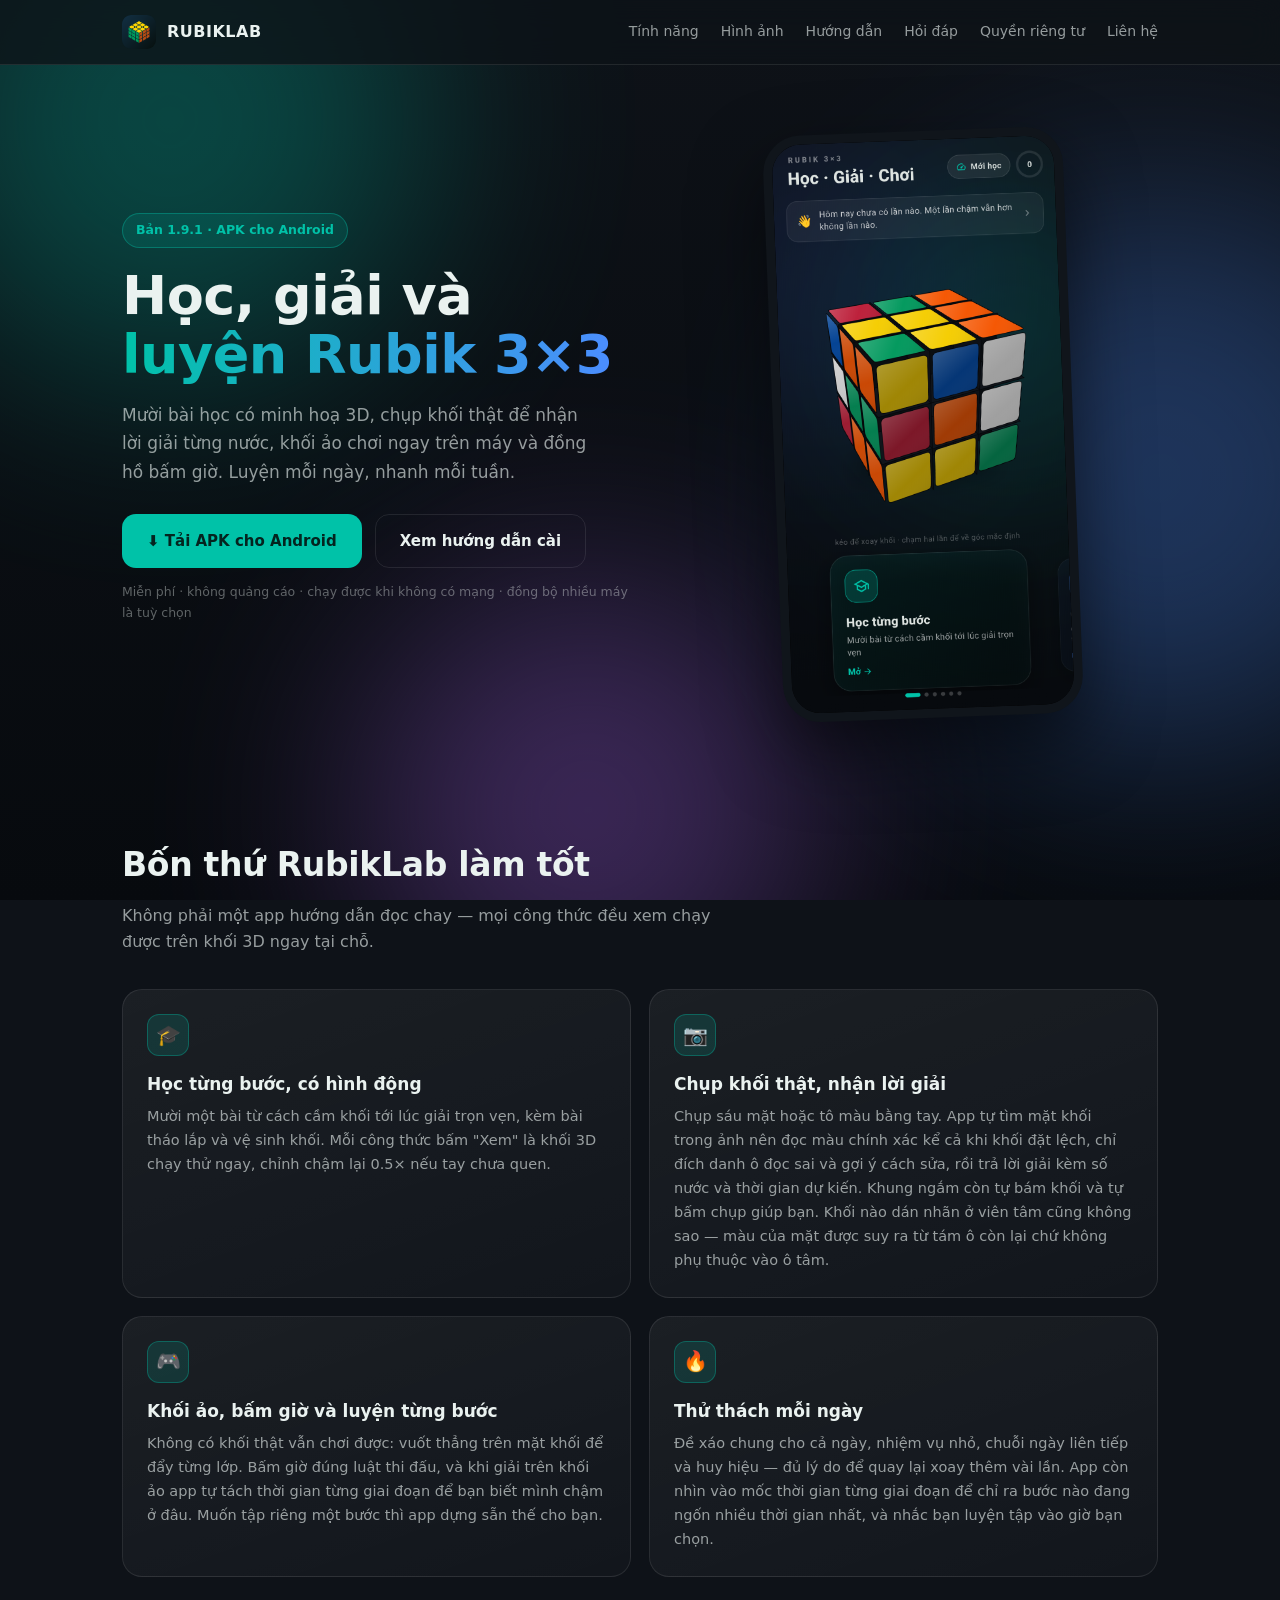
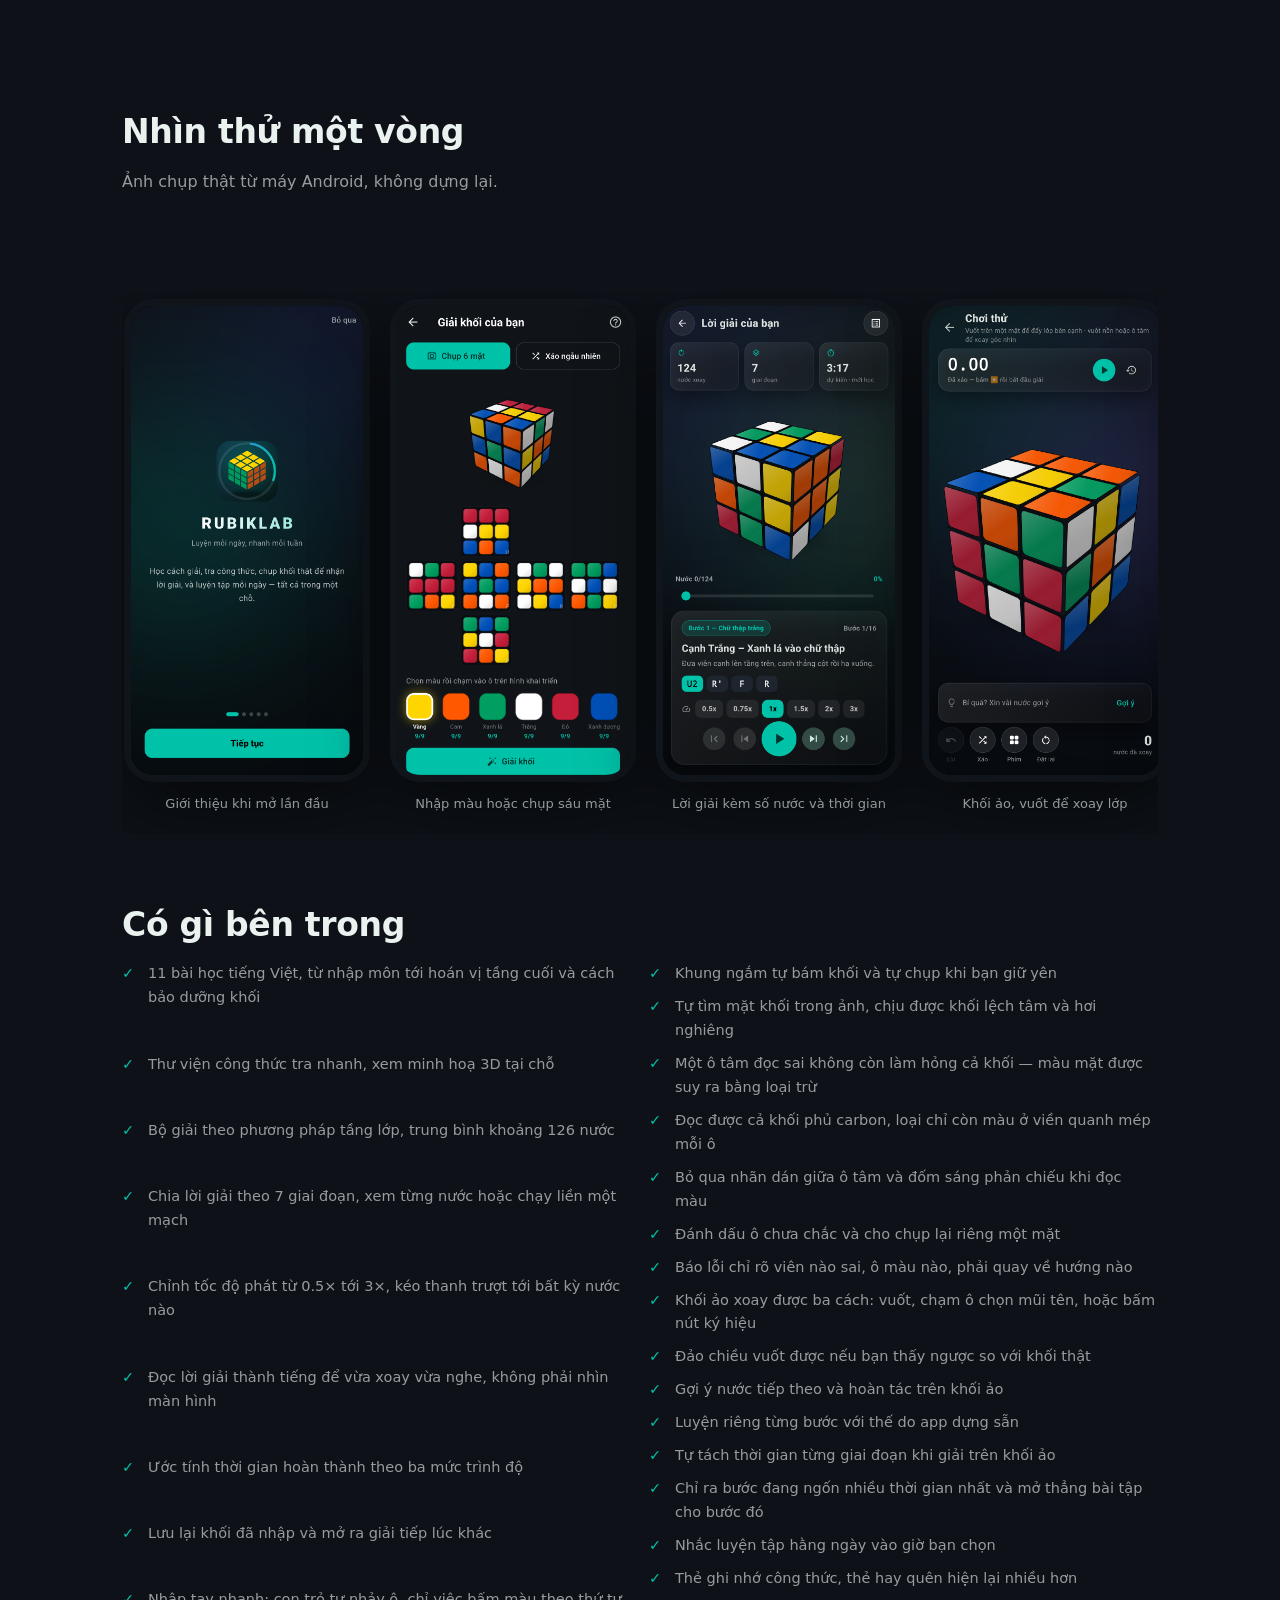
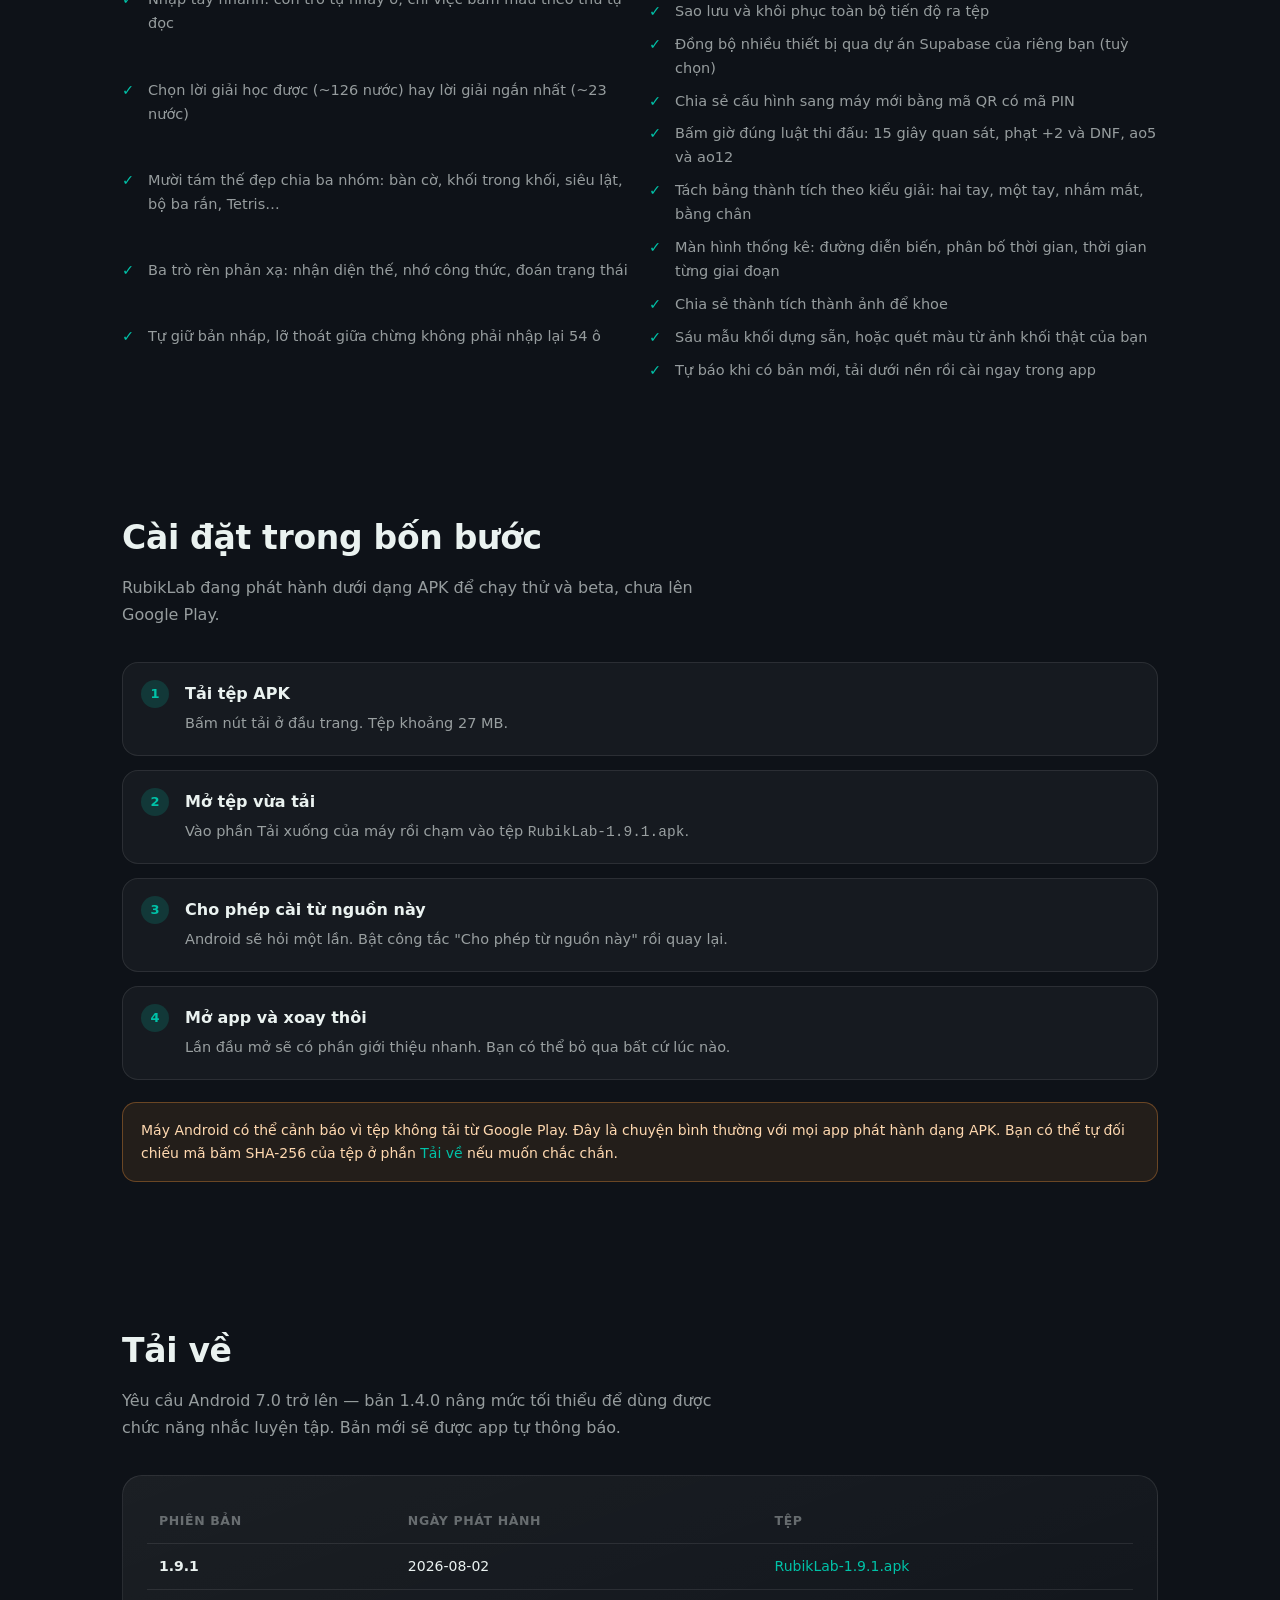
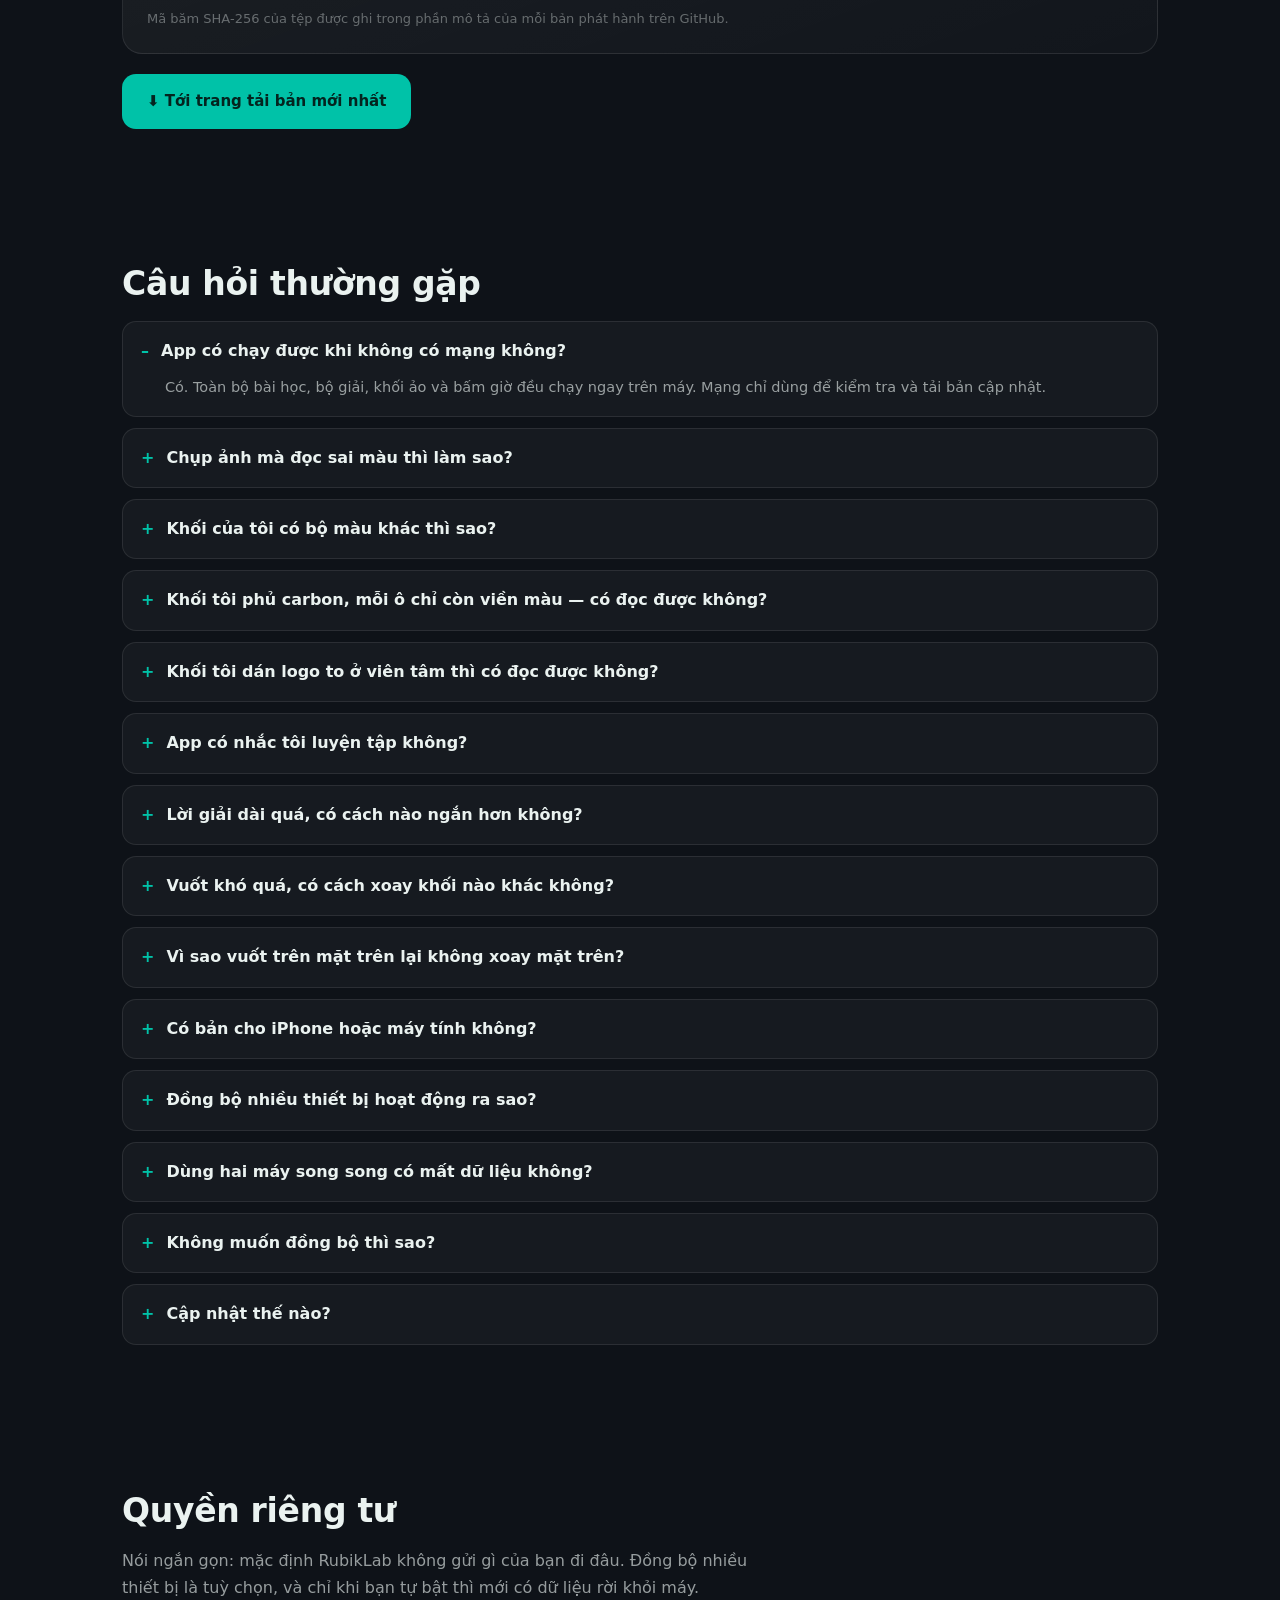
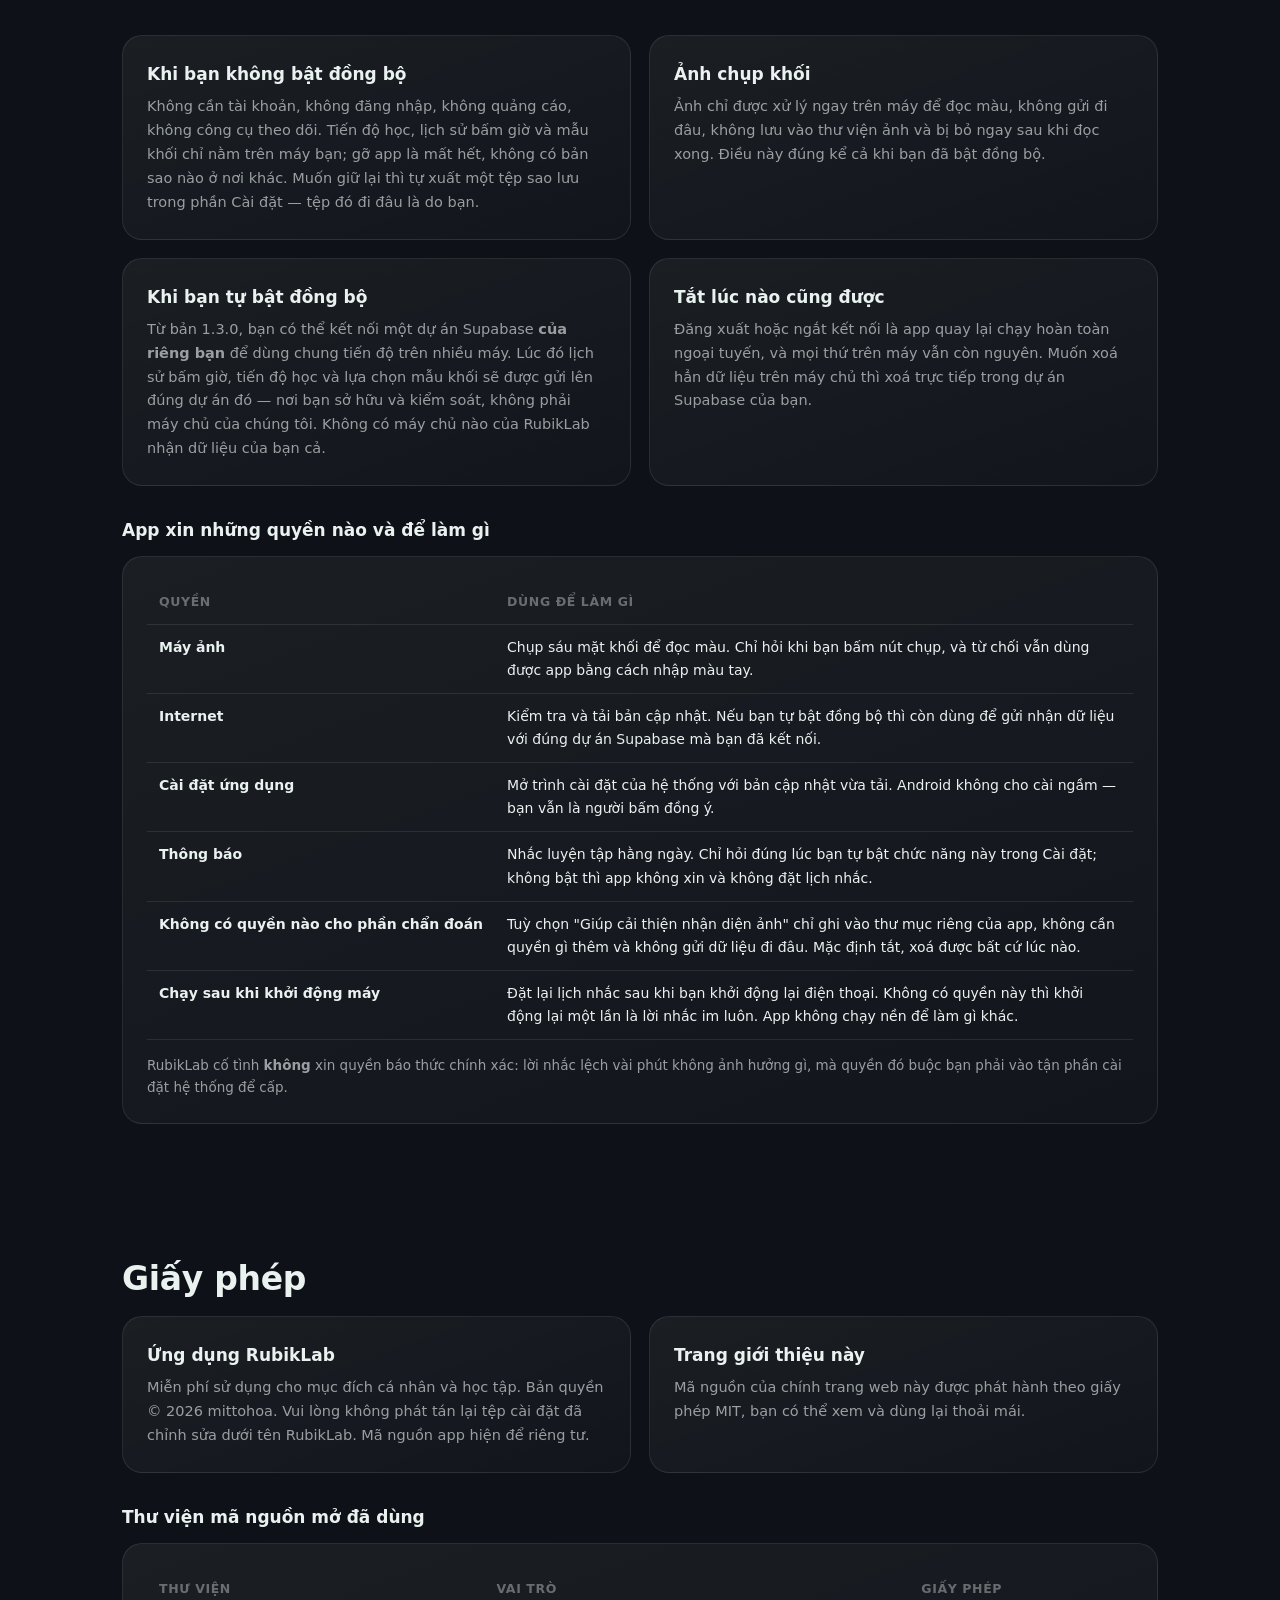
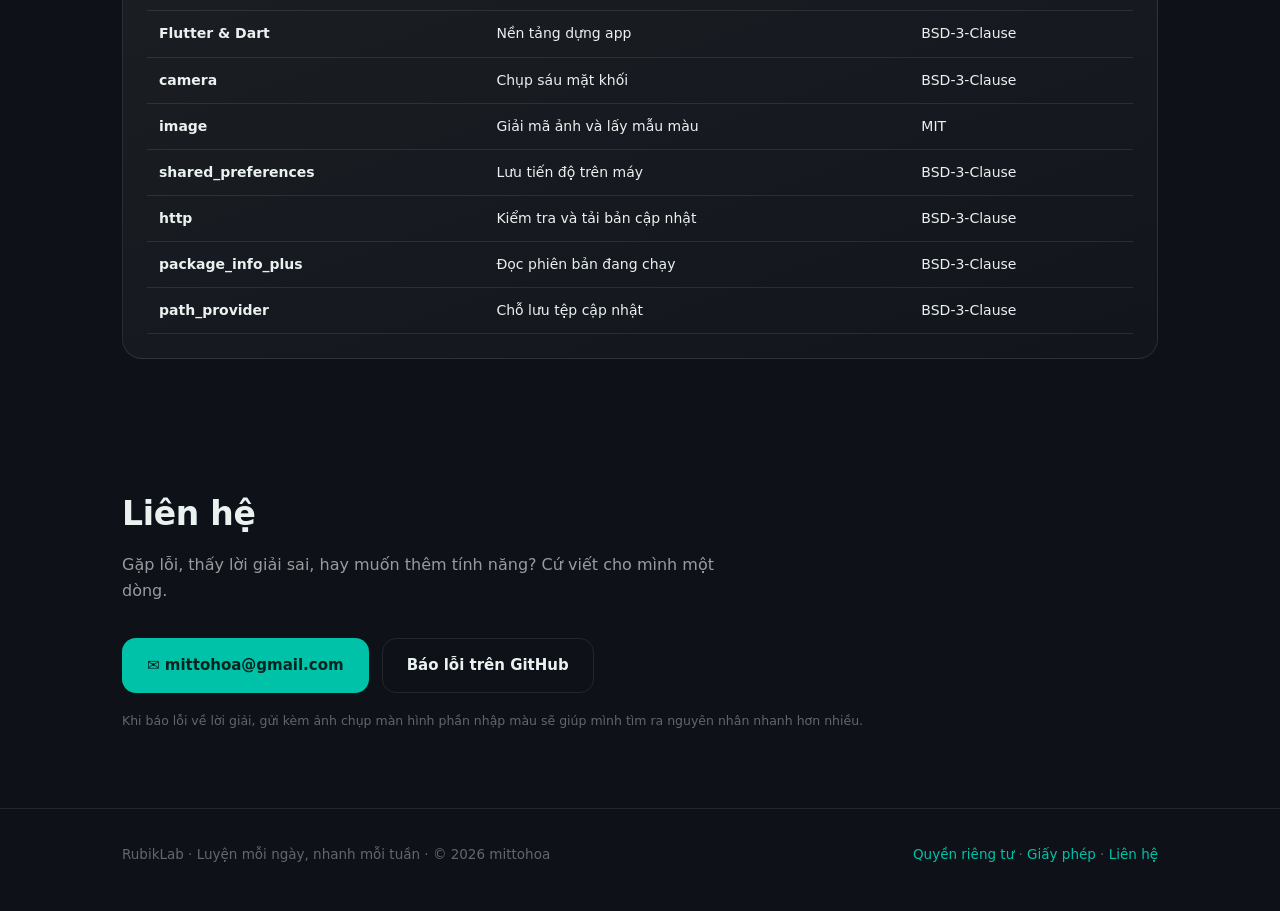
==== commit 90c0716d: "Ban 1.9.1: tro nhan dien the CFOP Co-Authored-By: Claude Opus 5 (1M context) <noreply@anthropic.com>" ====
--- a/index.html
+++ b/index.html
@@ -158,7 +158,7 @@
 <div class="wrap">
   <section class="hero" style="padding-top:66px">
     <div>
-      <span class="badge" id="ver-badge">Bản 1.9.0 · APK cho Android</span>
+      <span class="badge" id="ver-badge">Bản 1.9.1 · APK cho Android</span>
       <h1>Học, giải và <em>luyện Rubik 3×3</em></h1>
       <p class="lede">
         Mười bài học có minh hoạ 3D, chụp khối thật để nhận lời giải từng nước,
@@ -285,7 +285,7 @@
     <p class="sub">RubikLab đang phát hành dưới dạng APK để chạy thử và beta, chưa lên Google Play.</p>
     <ol class="steps">
       <li><b>Tải tệp APK</b><span>Bấm nút tải ở đầu trang. Tệp khoảng 27 MB.</span></li>
-      <li><b>Mở tệp vừa tải</b><span>Vào phần Tải xuống của máy rồi chạm vào tệp <code>RubikLab-1.9.0.apk</code>.</span></li>
+      <li><b>Mở tệp vừa tải</b><span>Vào phần Tải xuống của máy rồi chạm vào tệp <code>RubikLab-1.9.1.apk</code>.</span></li>
       <li><b>Cho phép cài từ nguồn này</b><span>Android sẽ hỏi một lần. Bật công tắc "Cho phép từ nguồn này" rồi quay lại.</span></li>
       <li><b>Mở app và xoay thôi</b><span>Lần đầu mở sẽ có phần giới thiệu nhanh. Bạn có thể bỏ qua bất cứ lúc nào.</span></li>
     </ol>
@@ -305,7 +305,7 @@
       <table>
         <tr><th>Phiên bản</th><th>Ngày phát hành</th><th>Tệp</th></tr>
         <tr>
-          <td id="t-ver">1.9.0</td>
+          <td id="t-ver">1.9.1</td>
           <td id="t-date">—</td>
           <td><a id="t-link" href="https://github.com/mittohoa/rubik-resolved/releases/latest">Tải APK từ GitHub Releases</a></td>
         </tr>
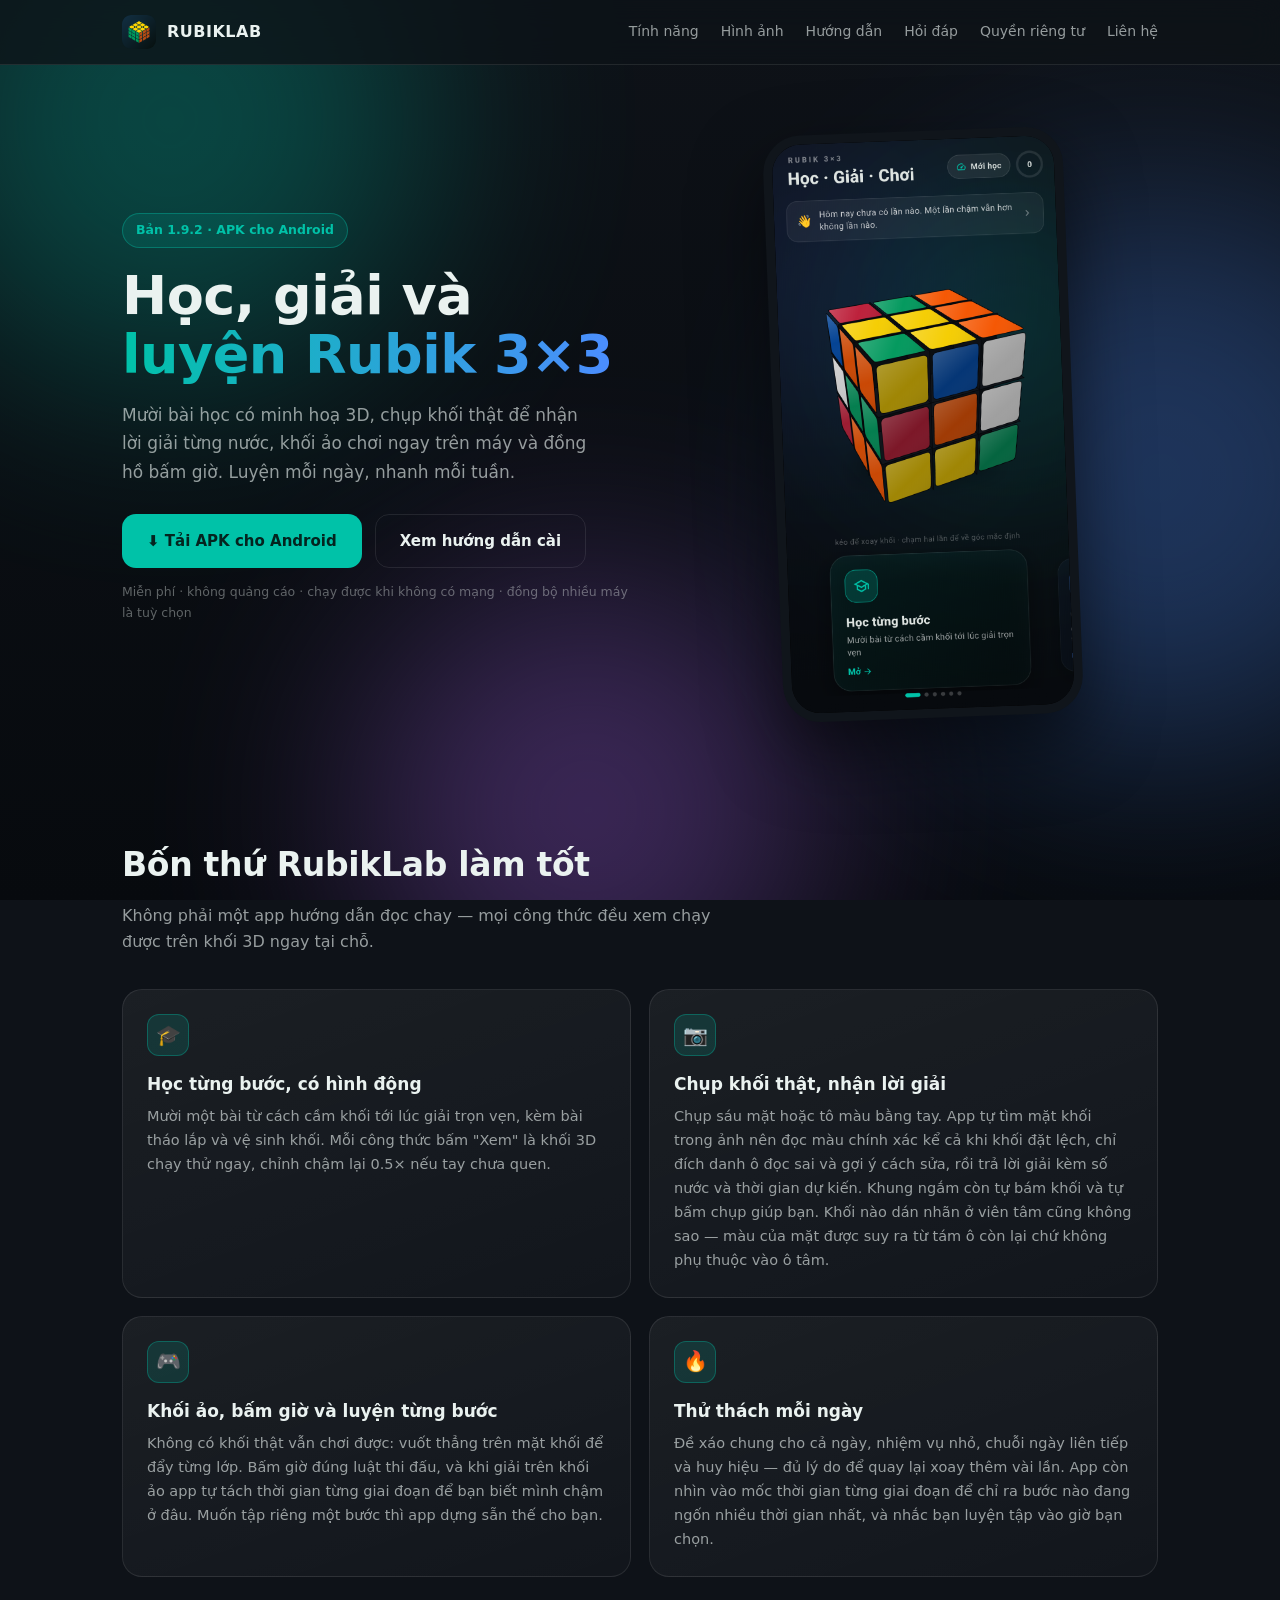
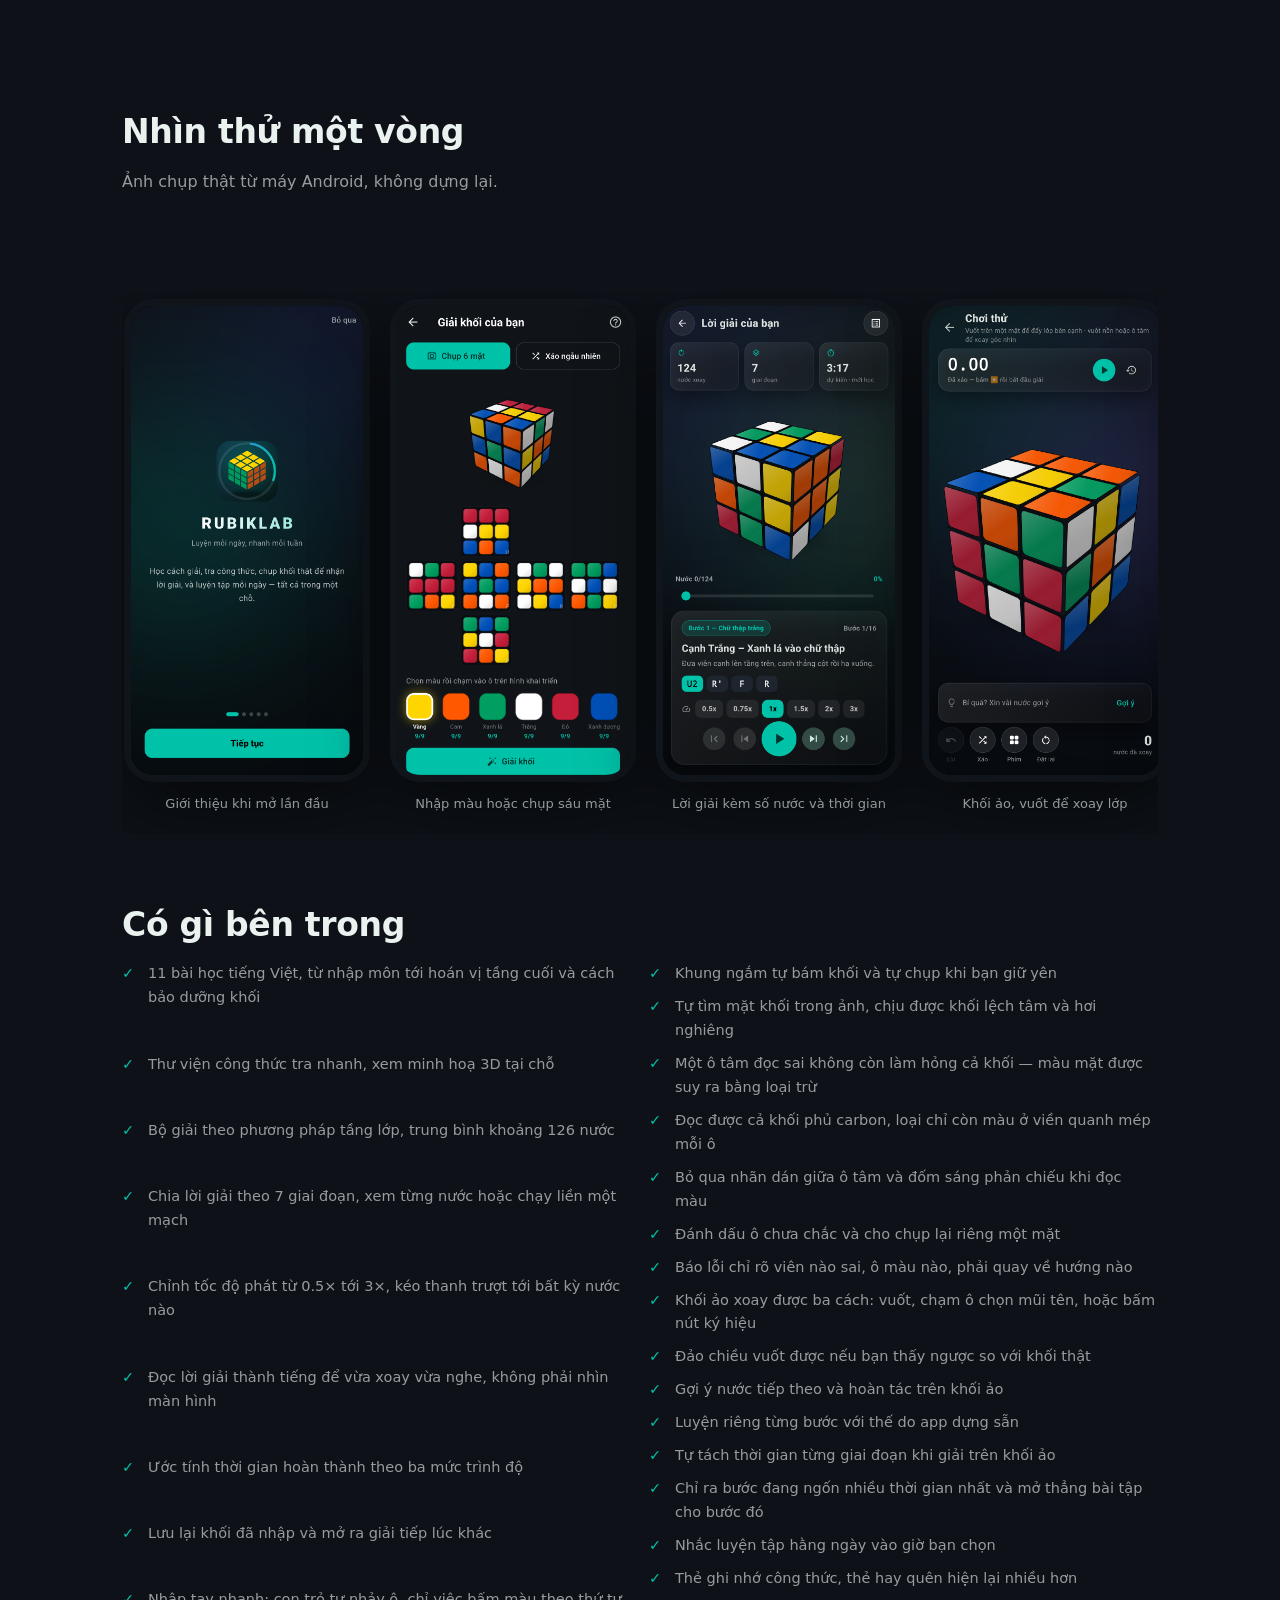
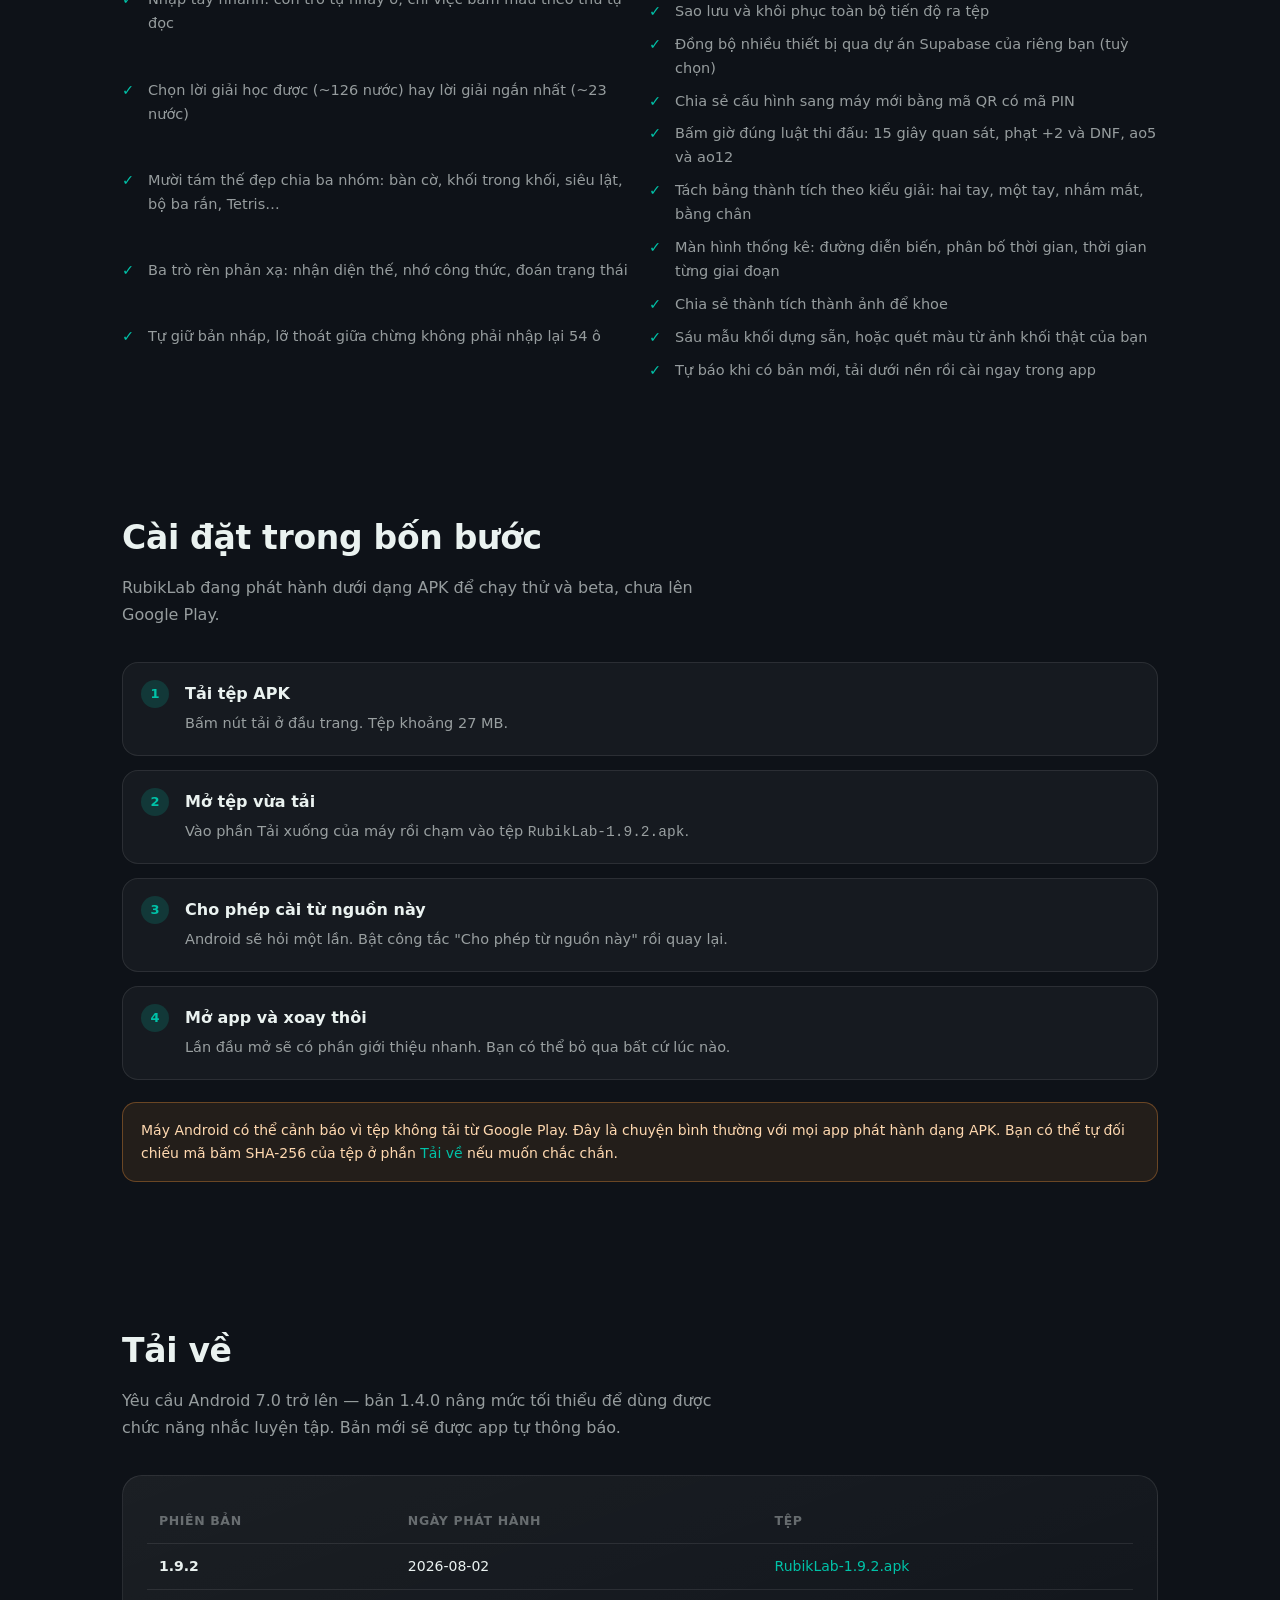
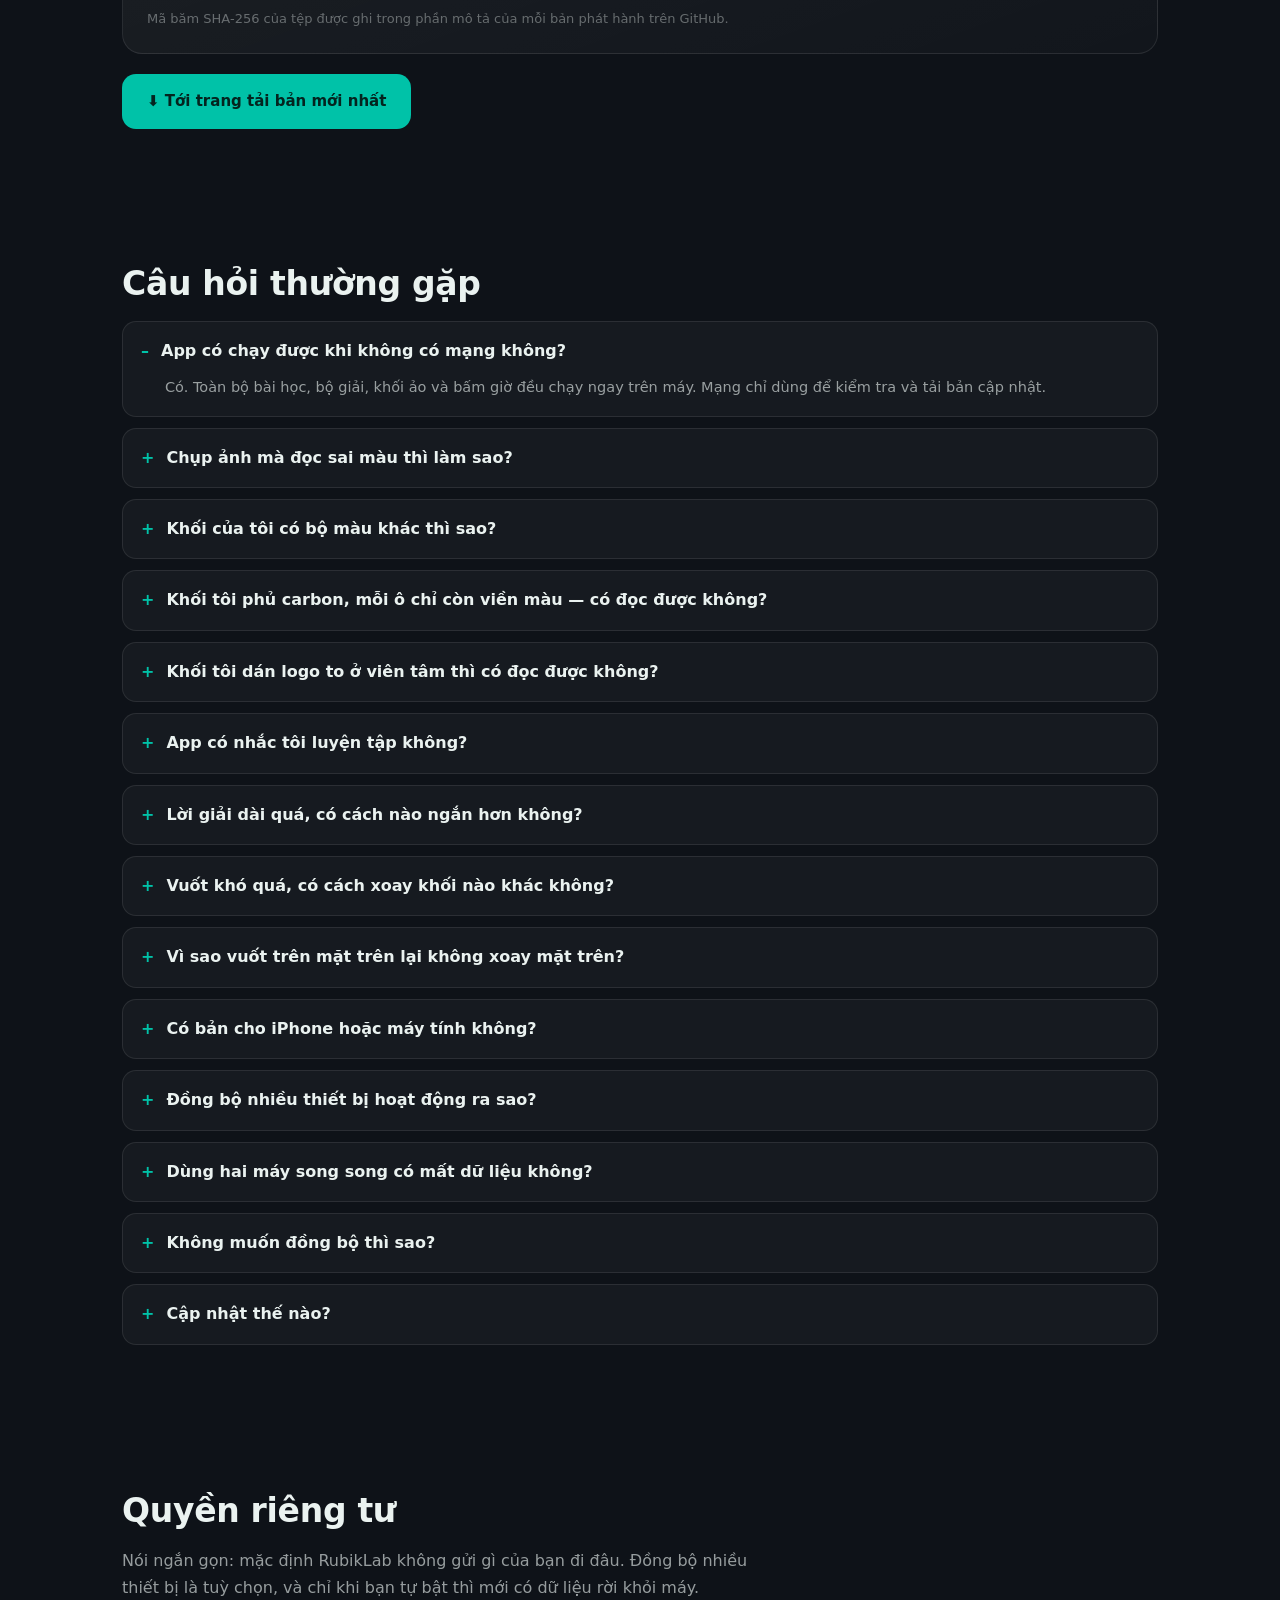
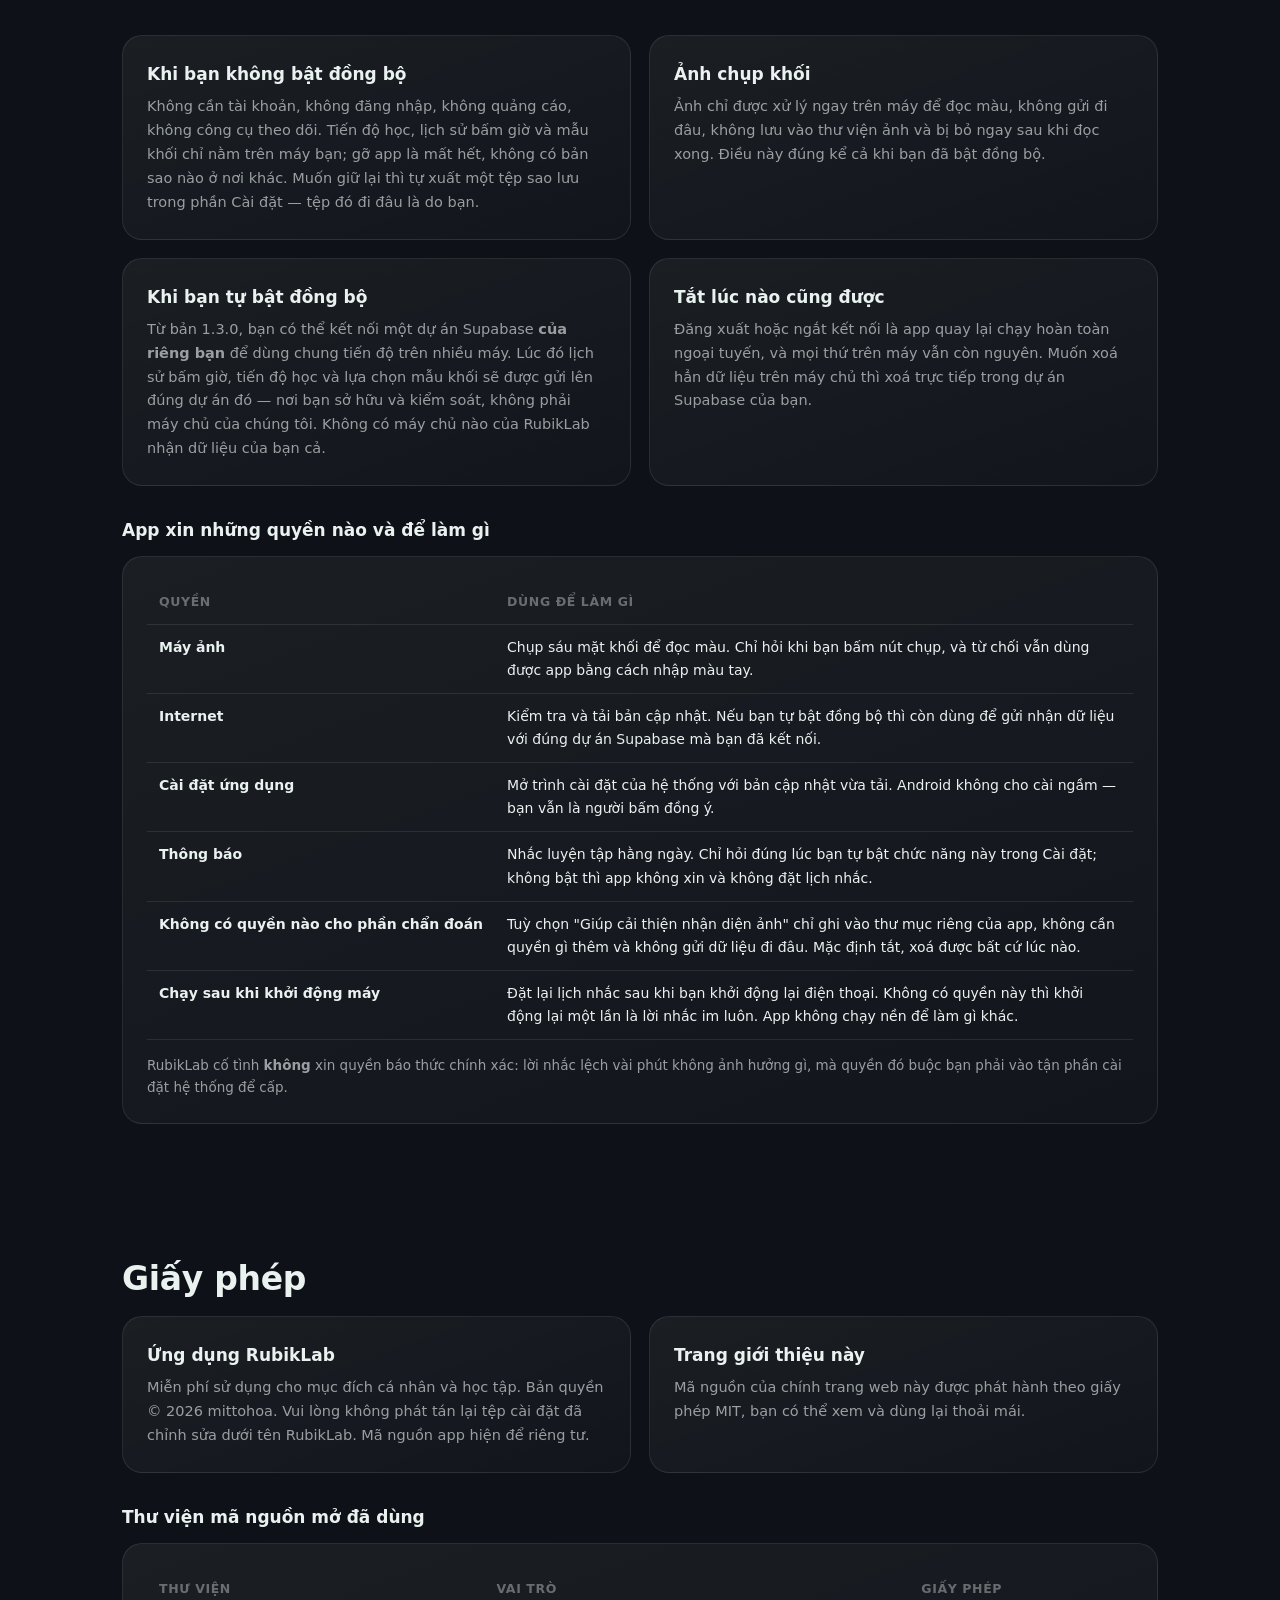
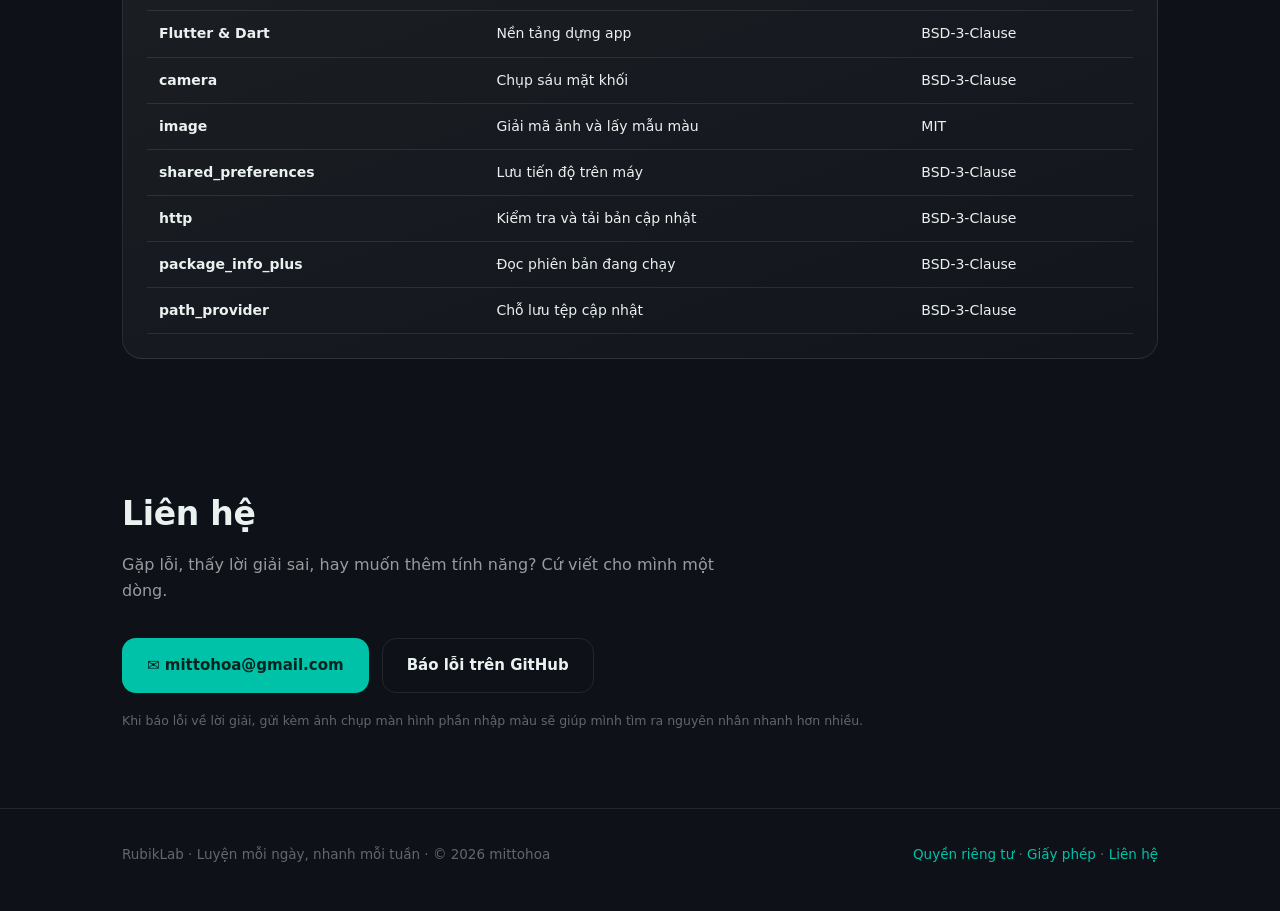
==== commit 629ccfe1: "Ban 1.9.2: sua duong chup anh, do tren du lieu quet that Co-Authored-By: Claude Opus 5 (1M context) " ====
--- a/index.html
+++ b/index.html
@@ -158,7 +158,7 @@
 <div class="wrap">
   <section class="hero" style="padding-top:66px">
     <div>
-      <span class="badge" id="ver-badge">Bản 1.9.1 · APK cho Android</span>
+      <span class="badge" id="ver-badge">Bản 1.9.2 · APK cho Android</span>
       <h1>Học, giải và <em>luyện Rubik 3×3</em></h1>
       <p class="lede">
         Mười bài học có minh hoạ 3D, chụp khối thật để nhận lời giải từng nước,
@@ -285,7 +285,7 @@
     <p class="sub">RubikLab đang phát hành dưới dạng APK để chạy thử và beta, chưa lên Google Play.</p>
     <ol class="steps">
       <li><b>Tải tệp APK</b><span>Bấm nút tải ở đầu trang. Tệp khoảng 27 MB.</span></li>
-      <li><b>Mở tệp vừa tải</b><span>Vào phần Tải xuống của máy rồi chạm vào tệp <code>RubikLab-1.9.1.apk</code>.</span></li>
+      <li><b>Mở tệp vừa tải</b><span>Vào phần Tải xuống của máy rồi chạm vào tệp <code>RubikLab-1.9.2.apk</code>.</span></li>
       <li><b>Cho phép cài từ nguồn này</b><span>Android sẽ hỏi một lần. Bật công tắc "Cho phép từ nguồn này" rồi quay lại.</span></li>
       <li><b>Mở app và xoay thôi</b><span>Lần đầu mở sẽ có phần giới thiệu nhanh. Bạn có thể bỏ qua bất cứ lúc nào.</span></li>
     </ol>
@@ -305,7 +305,7 @@
       <table>
         <tr><th>Phiên bản</th><th>Ngày phát hành</th><th>Tệp</th></tr>
         <tr>
-          <td id="t-ver">1.9.1</td>
+          <td id="t-ver">1.9.2</td>
           <td id="t-date">—</td>
           <td><a id="t-link" href="https://github.com/mittohoa/rubik-resolved/releases/latest">Tải APK từ GitHub Releases</a></td>
         </tr>
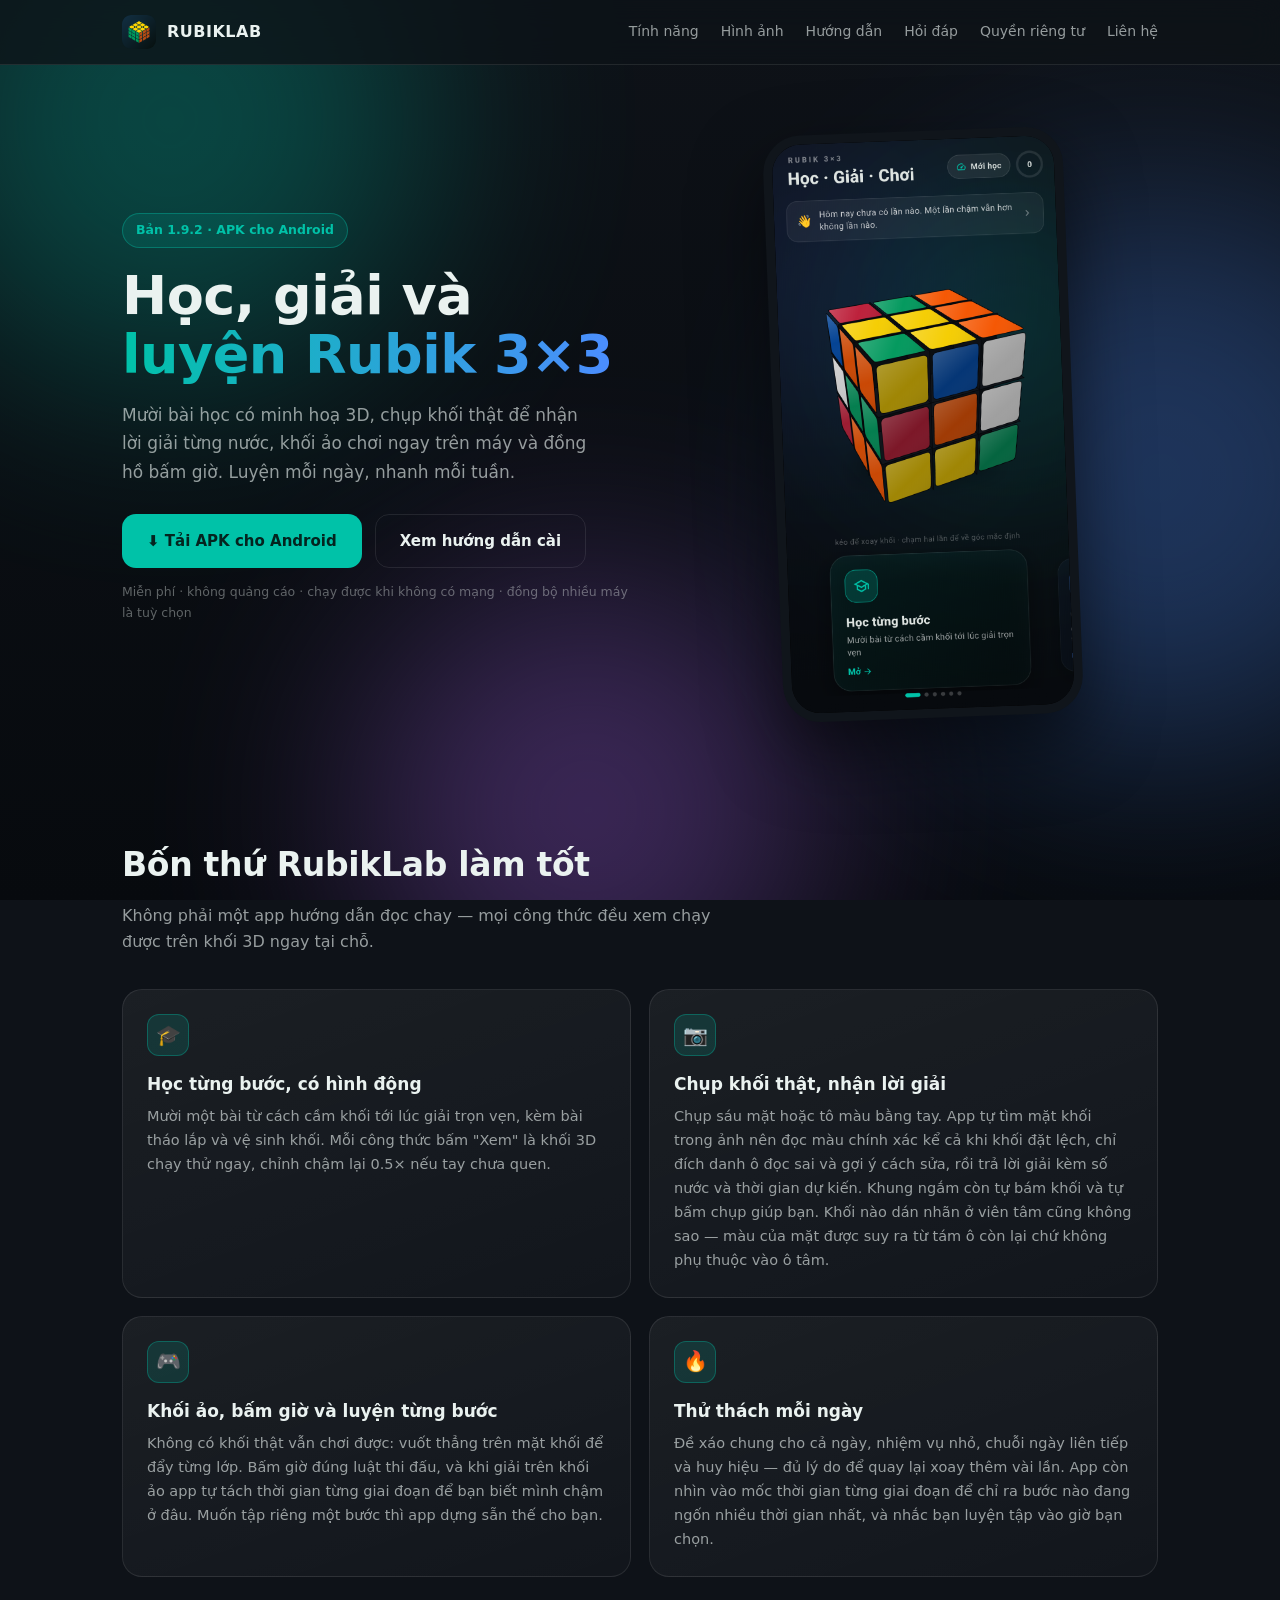
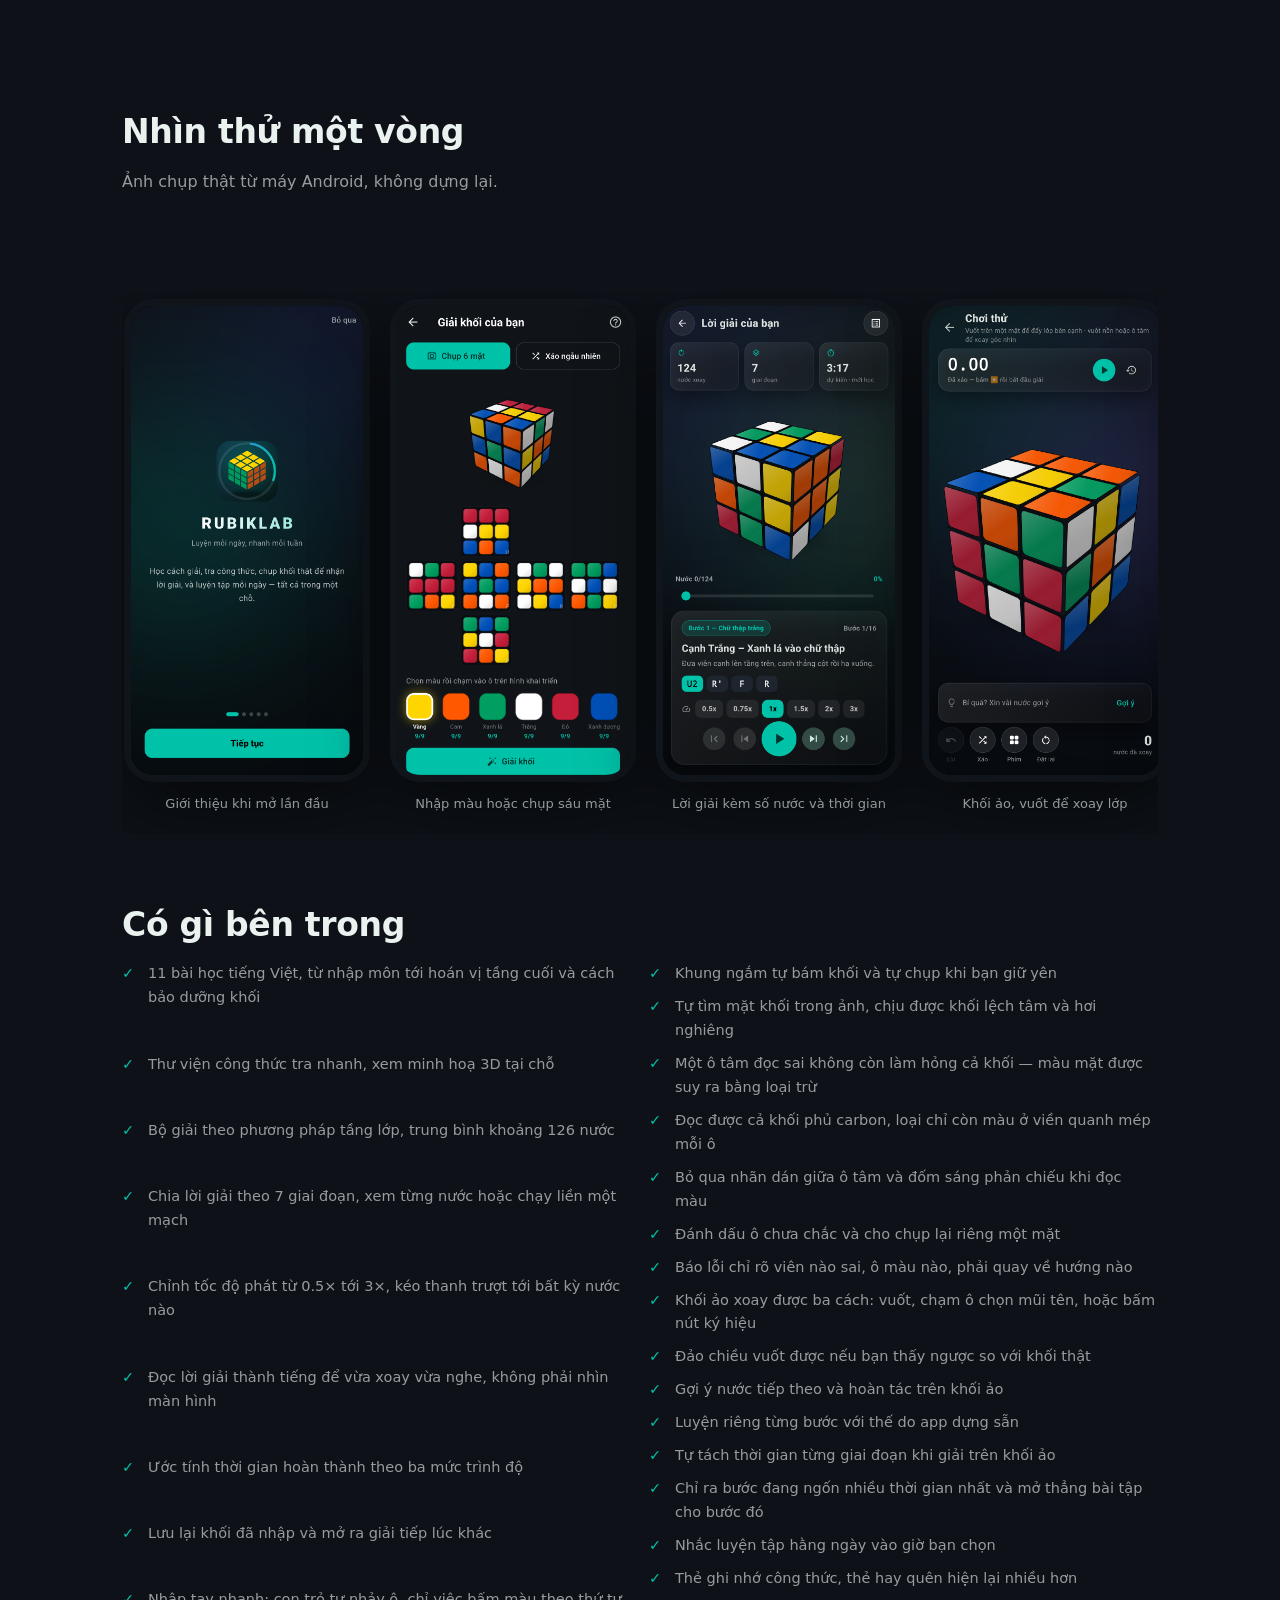
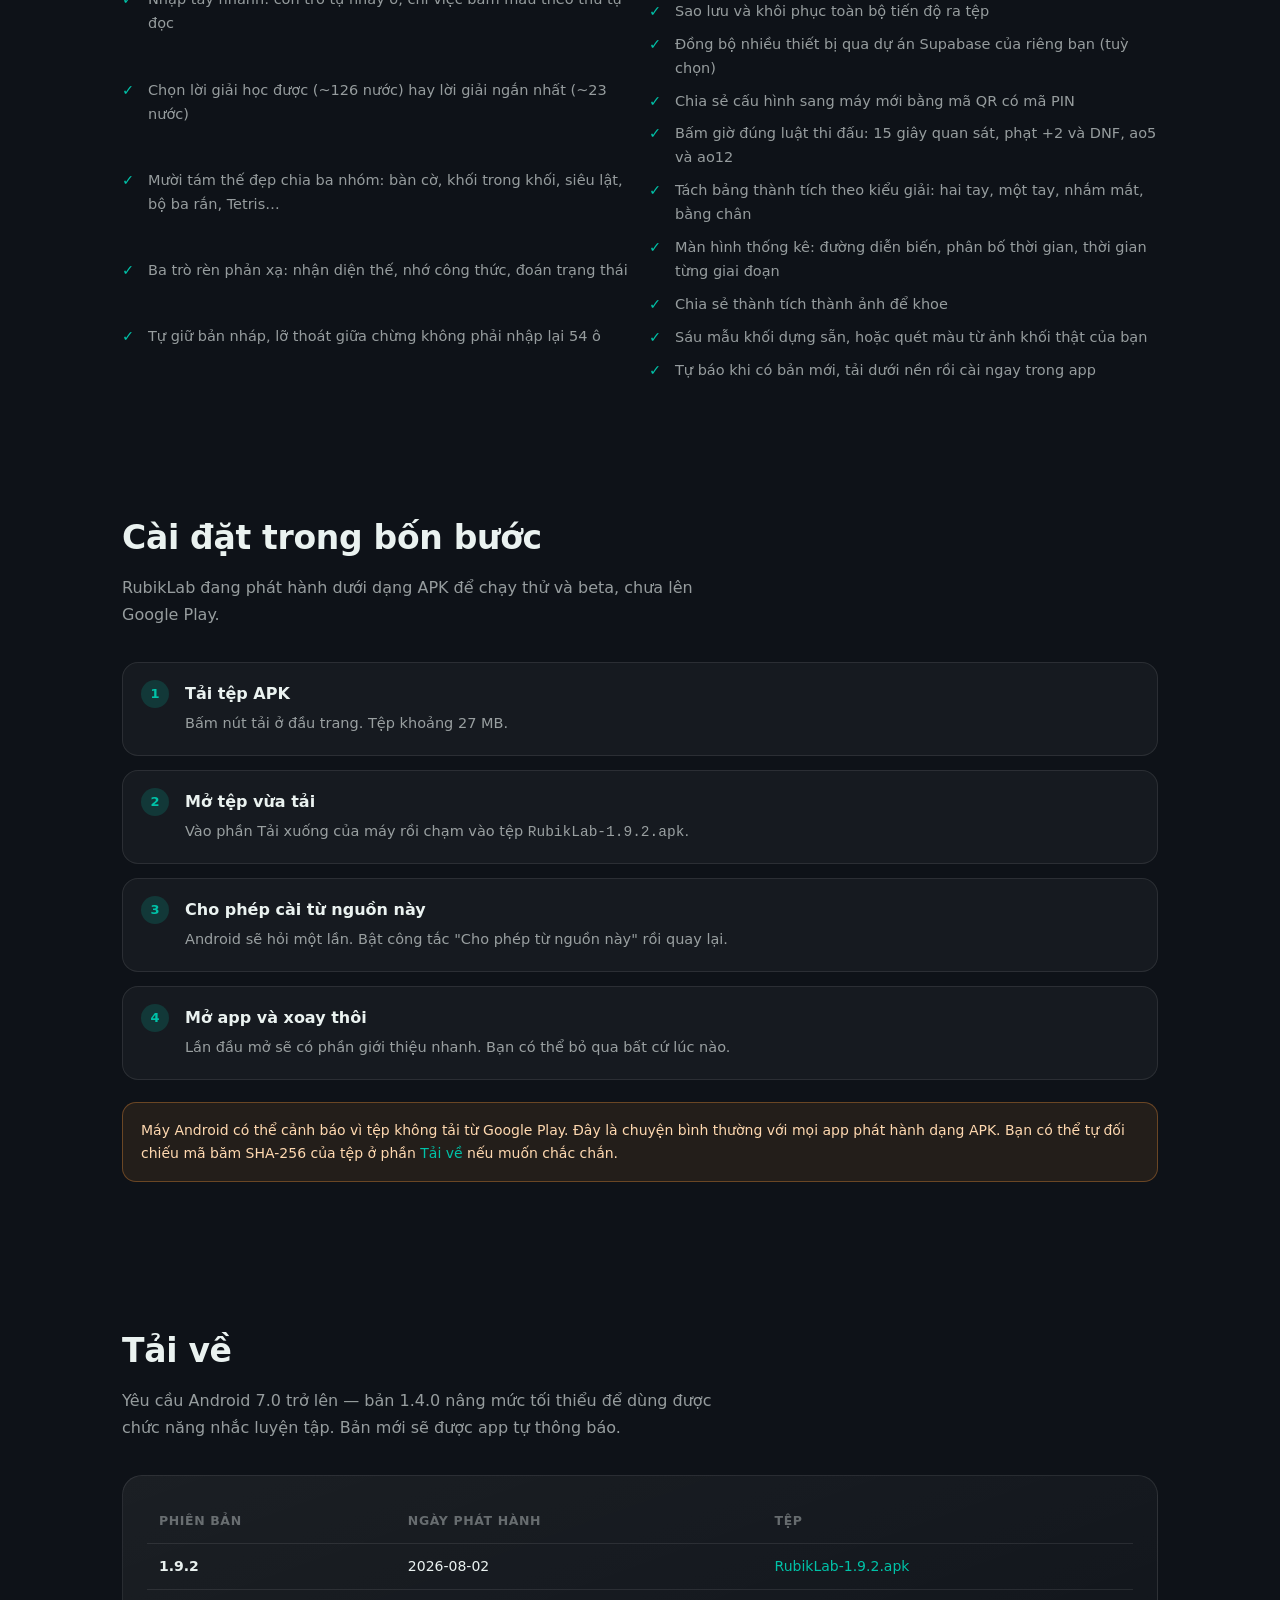
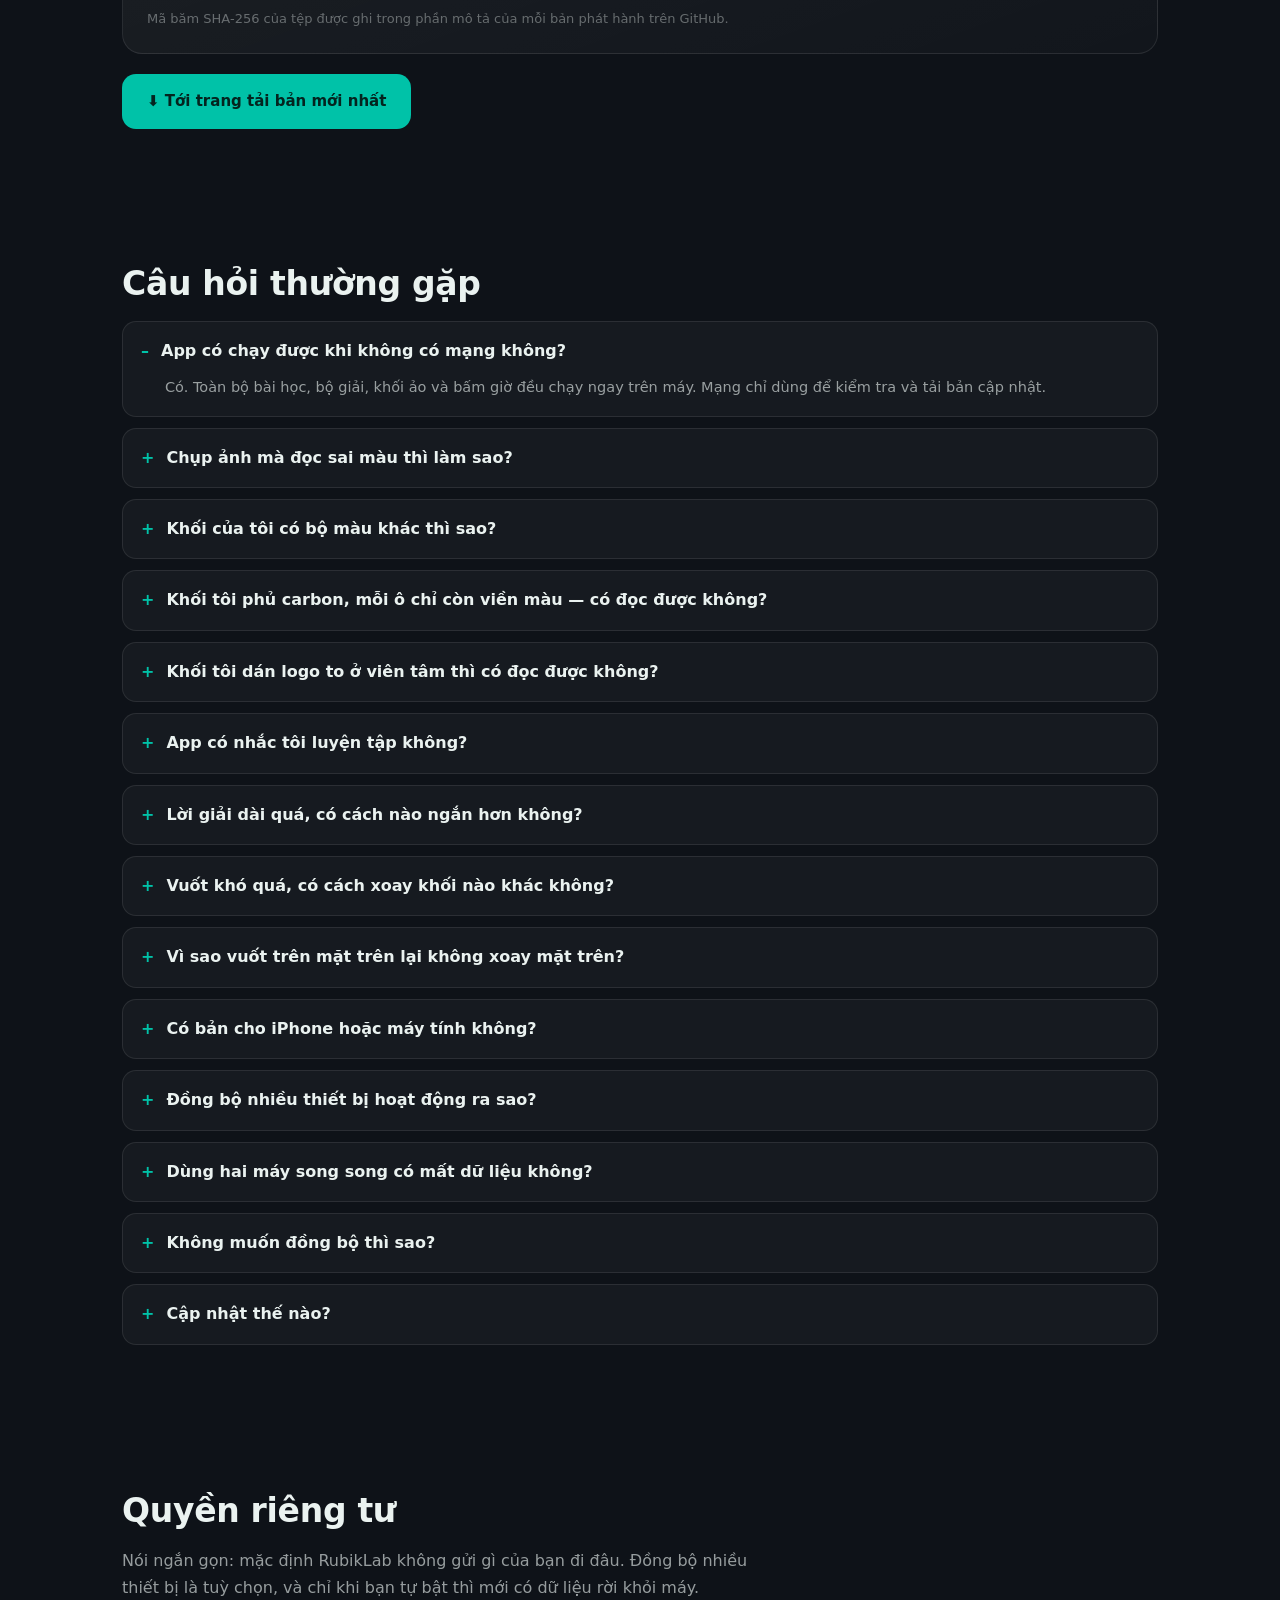
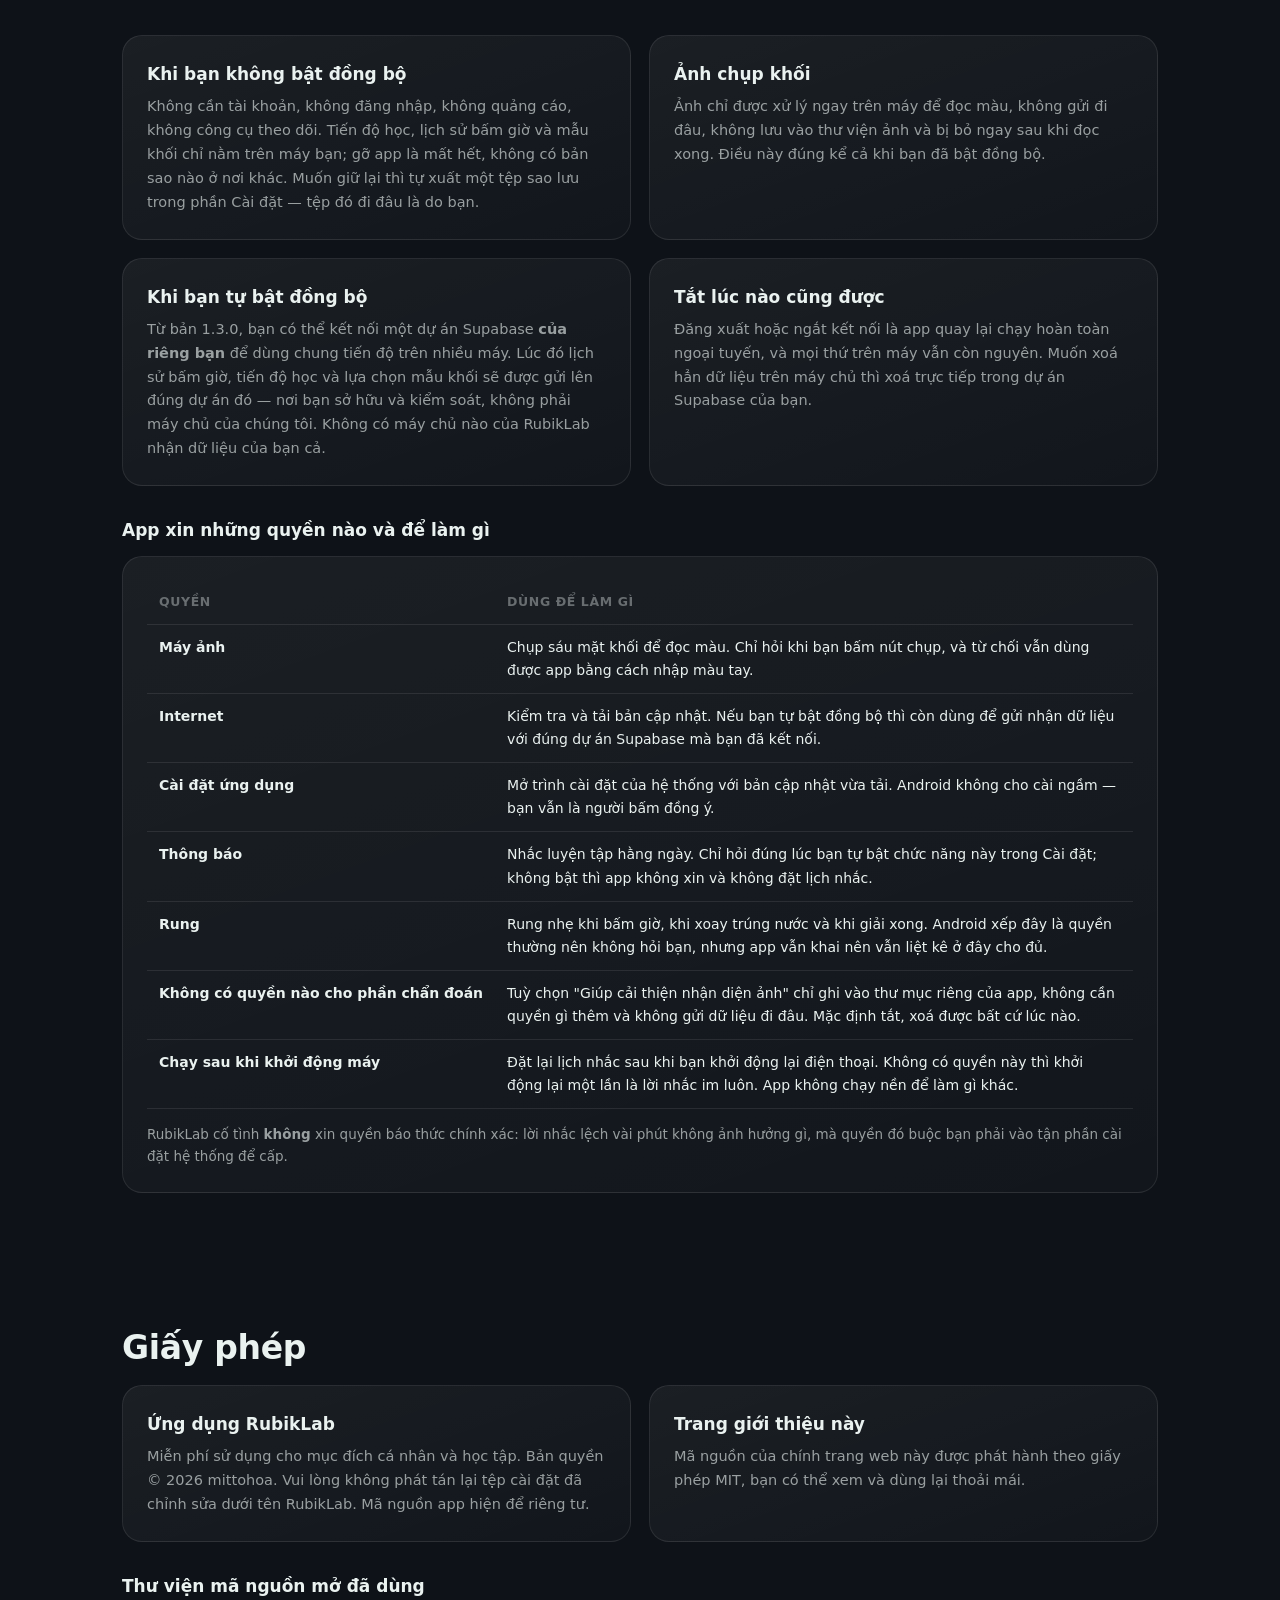
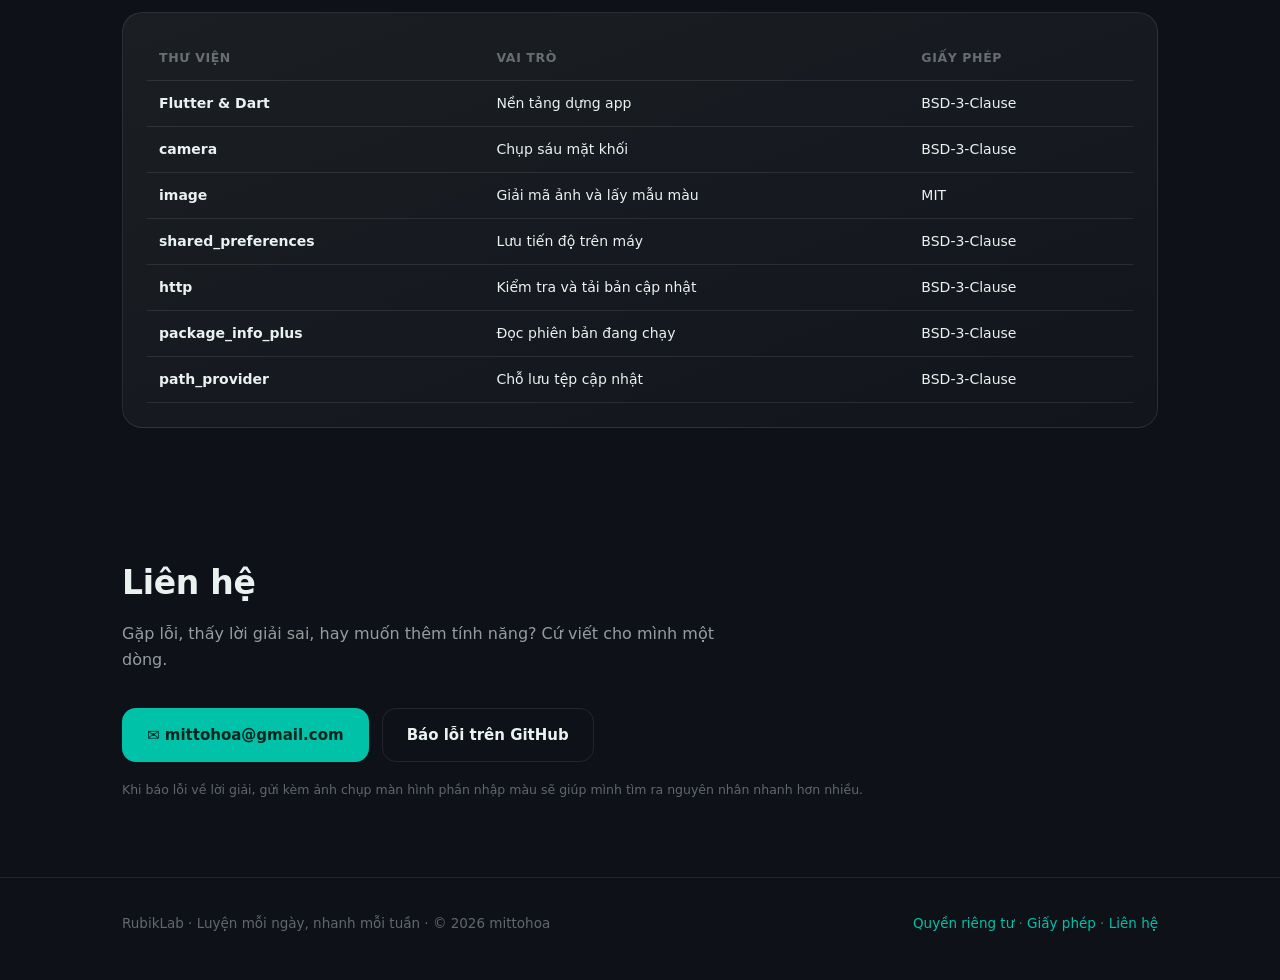
==== commit 647e19d2: "Bo sung quyen Rung vao bang quyen tren trang chu APK khai 6 quyen, bang tren trang chu moi neu 5. So" ====
--- a/index.html
+++ b/index.html
@@ -442,6 +442,7 @@
         <tr><td>Internet</td><td>Kiểm tra và tải bản cập nhật. Nếu bạn tự bật đồng bộ thì còn dùng để gửi nhận dữ liệu với đúng dự án Supabase mà bạn đã kết nối.</td></tr>
         <tr><td>Cài đặt ứng dụng</td><td>Mở trình cài đặt của hệ thống với bản cập nhật vừa tải. Android không cho cài ngầm — bạn vẫn là người bấm đồng ý.</td></tr>
         <tr><td>Thông báo</td><td>Nhắc luyện tập hằng ngày. Chỉ hỏi đúng lúc bạn tự bật chức năng này trong Cài đặt; không bật thì app không xin và không đặt lịch nhắc.</td></tr>
+        <tr><td>Rung</td><td>Rung nhẹ khi bấm giờ, khi xoay trúng nước và khi giải xong. Android xếp đây là quyền thường nên không hỏi bạn, nhưng app vẫn khai nên vẫn liệt kê ở đây cho đủ.</td></tr>
         <tr><td>Không có quyền nào cho phần chẩn đoán</td><td>Tuỳ chọn "Giúp cải thiện nhận diện ảnh" chỉ ghi vào thư mục riêng của app, không cần quyền gì thêm và không gửi dữ liệu đi đâu. Mặc định tắt, xoá được bất cứ lúc nào.</td></tr>
         <tr><td>Chạy sau khi khởi động máy</td><td>Đặt lại lịch nhắc sau khi bạn khởi động lại điện thoại. Không có quyền này thì khởi động lại một lần là lời nhắc im luôn. App không chạy nền để làm gì khác.</td></tr>
       </table>
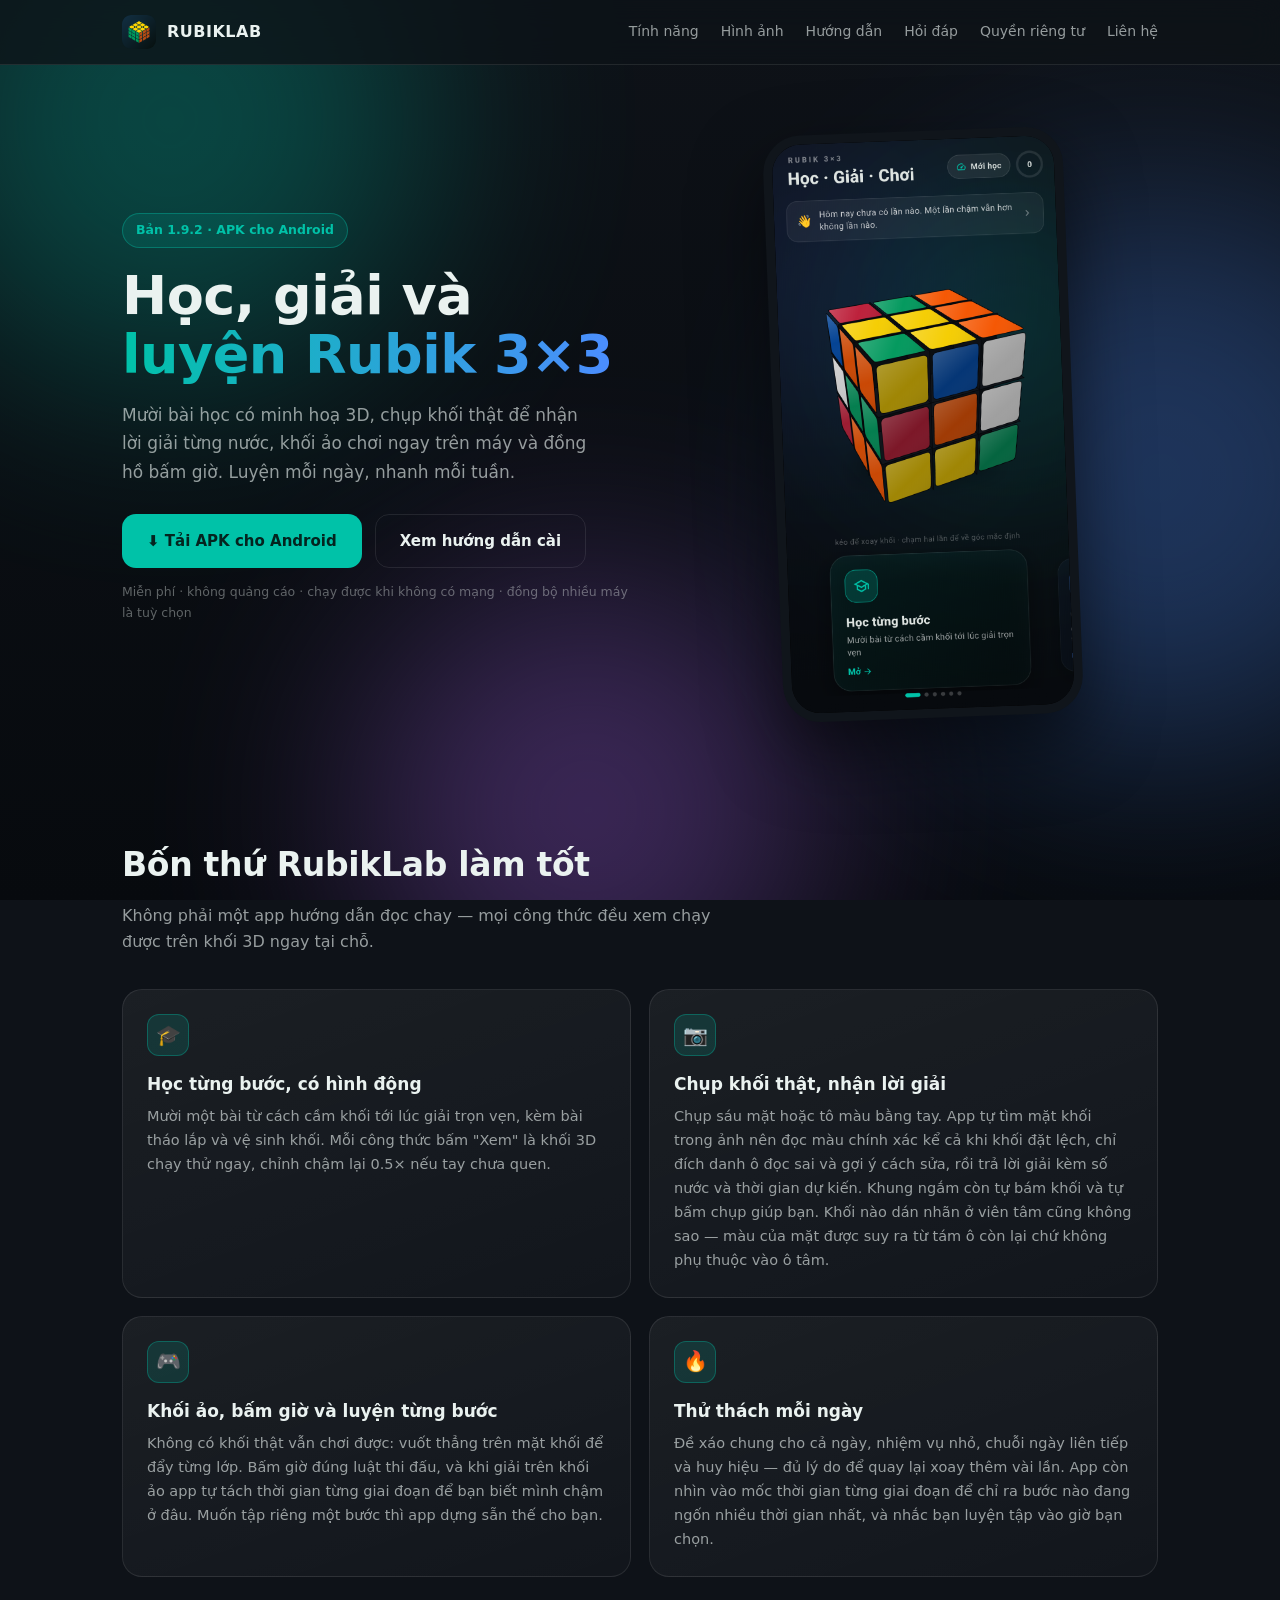
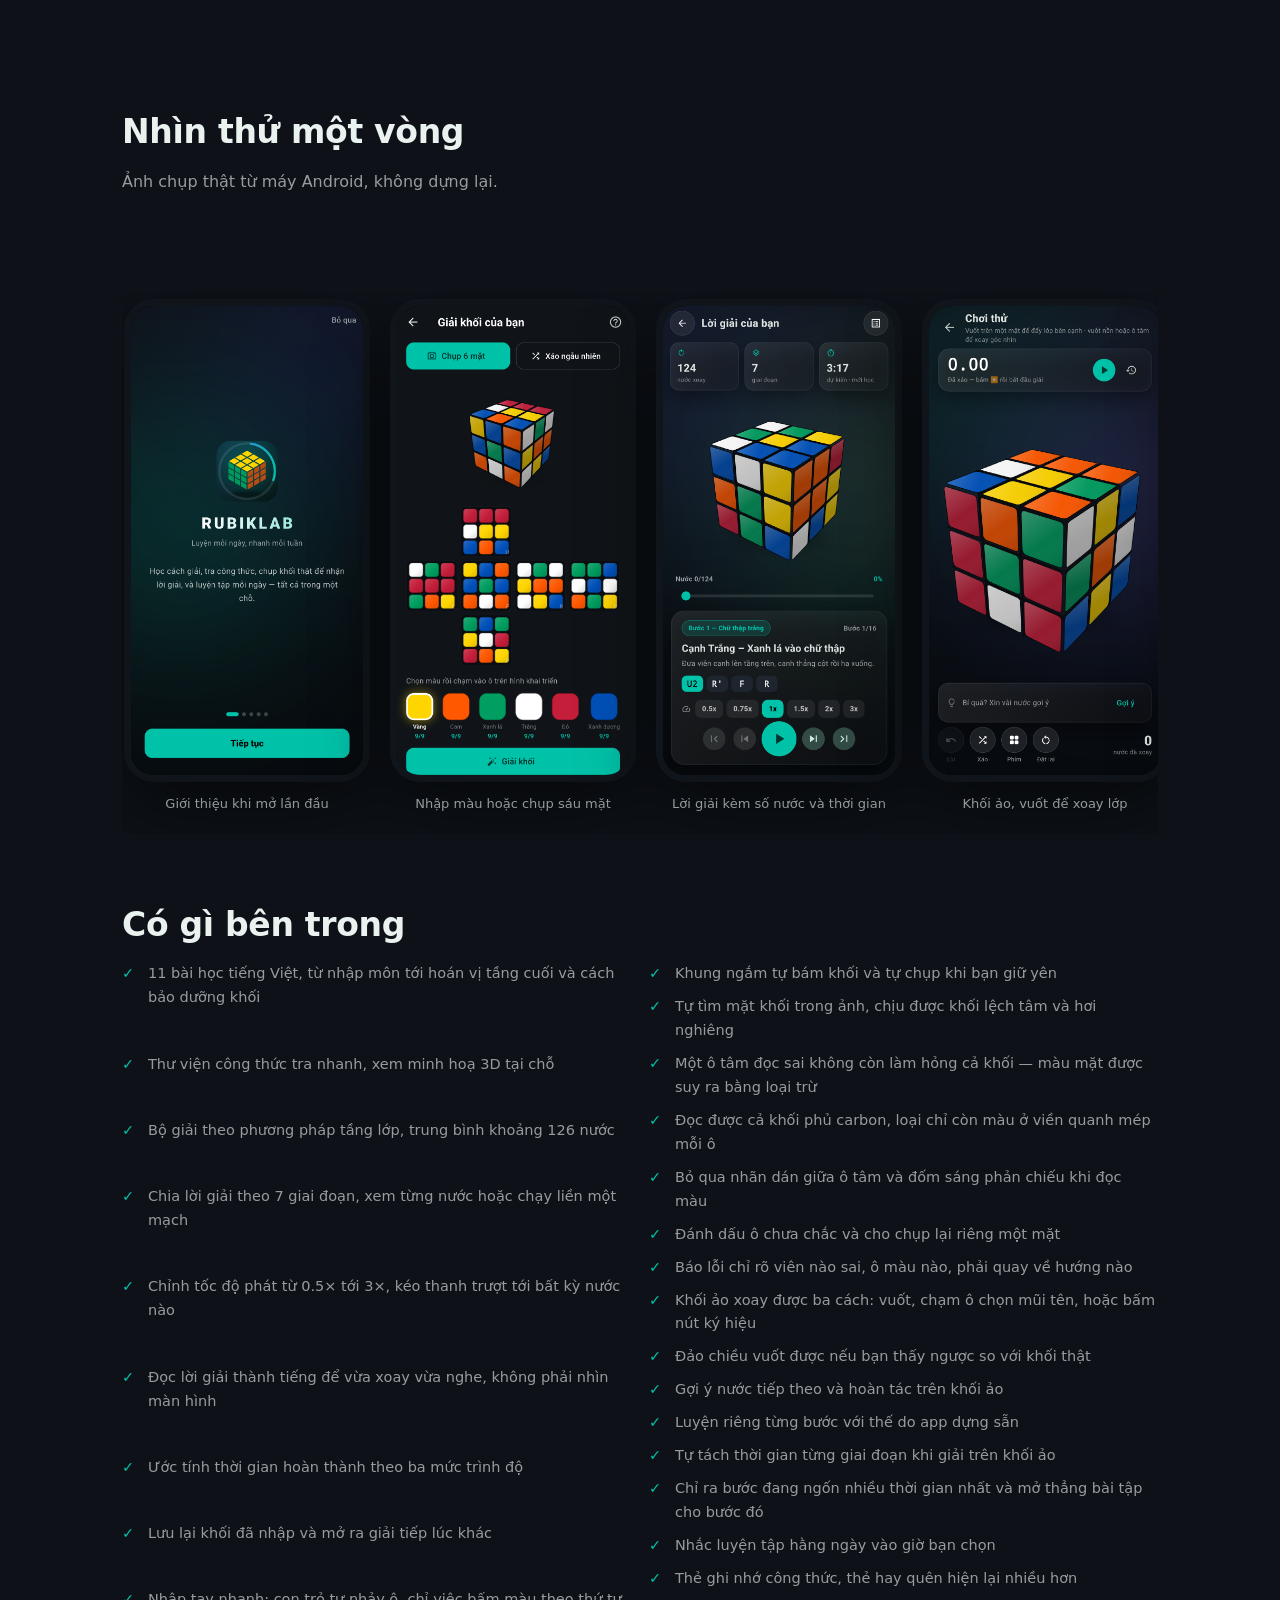
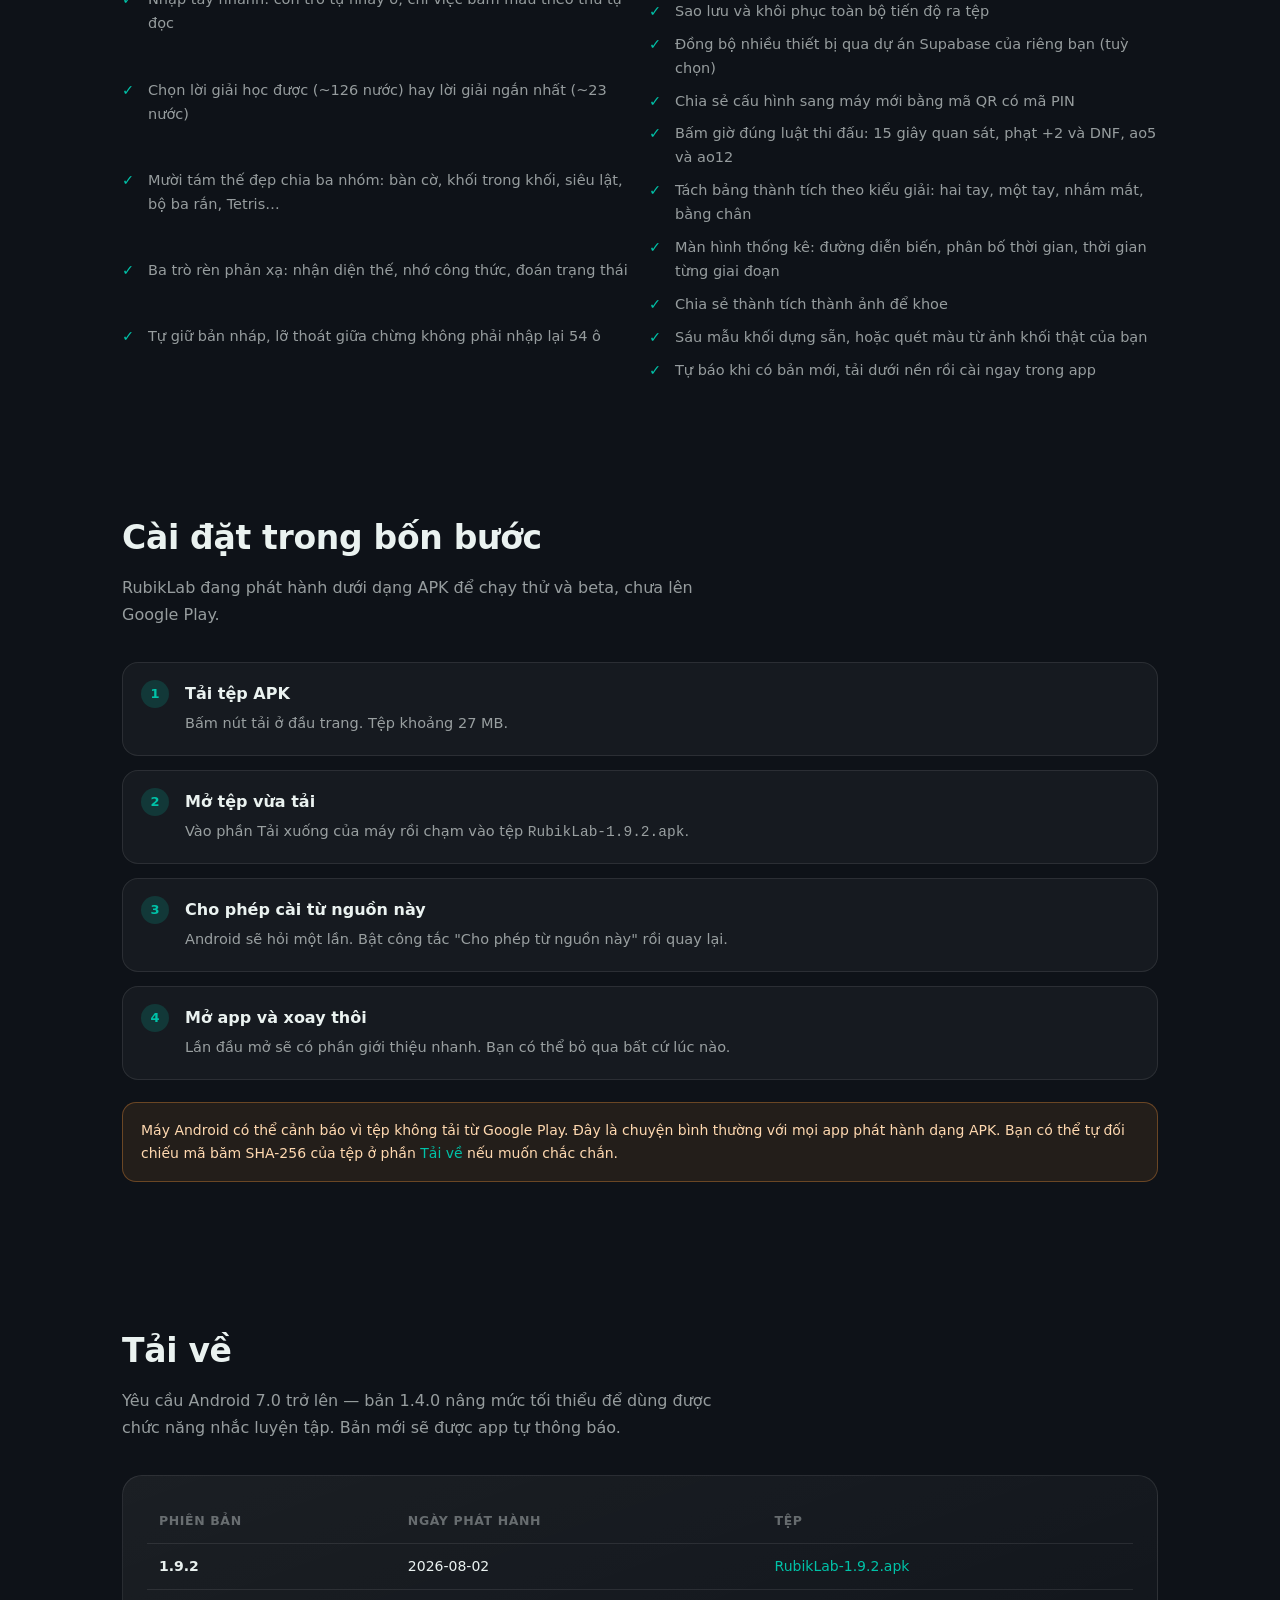
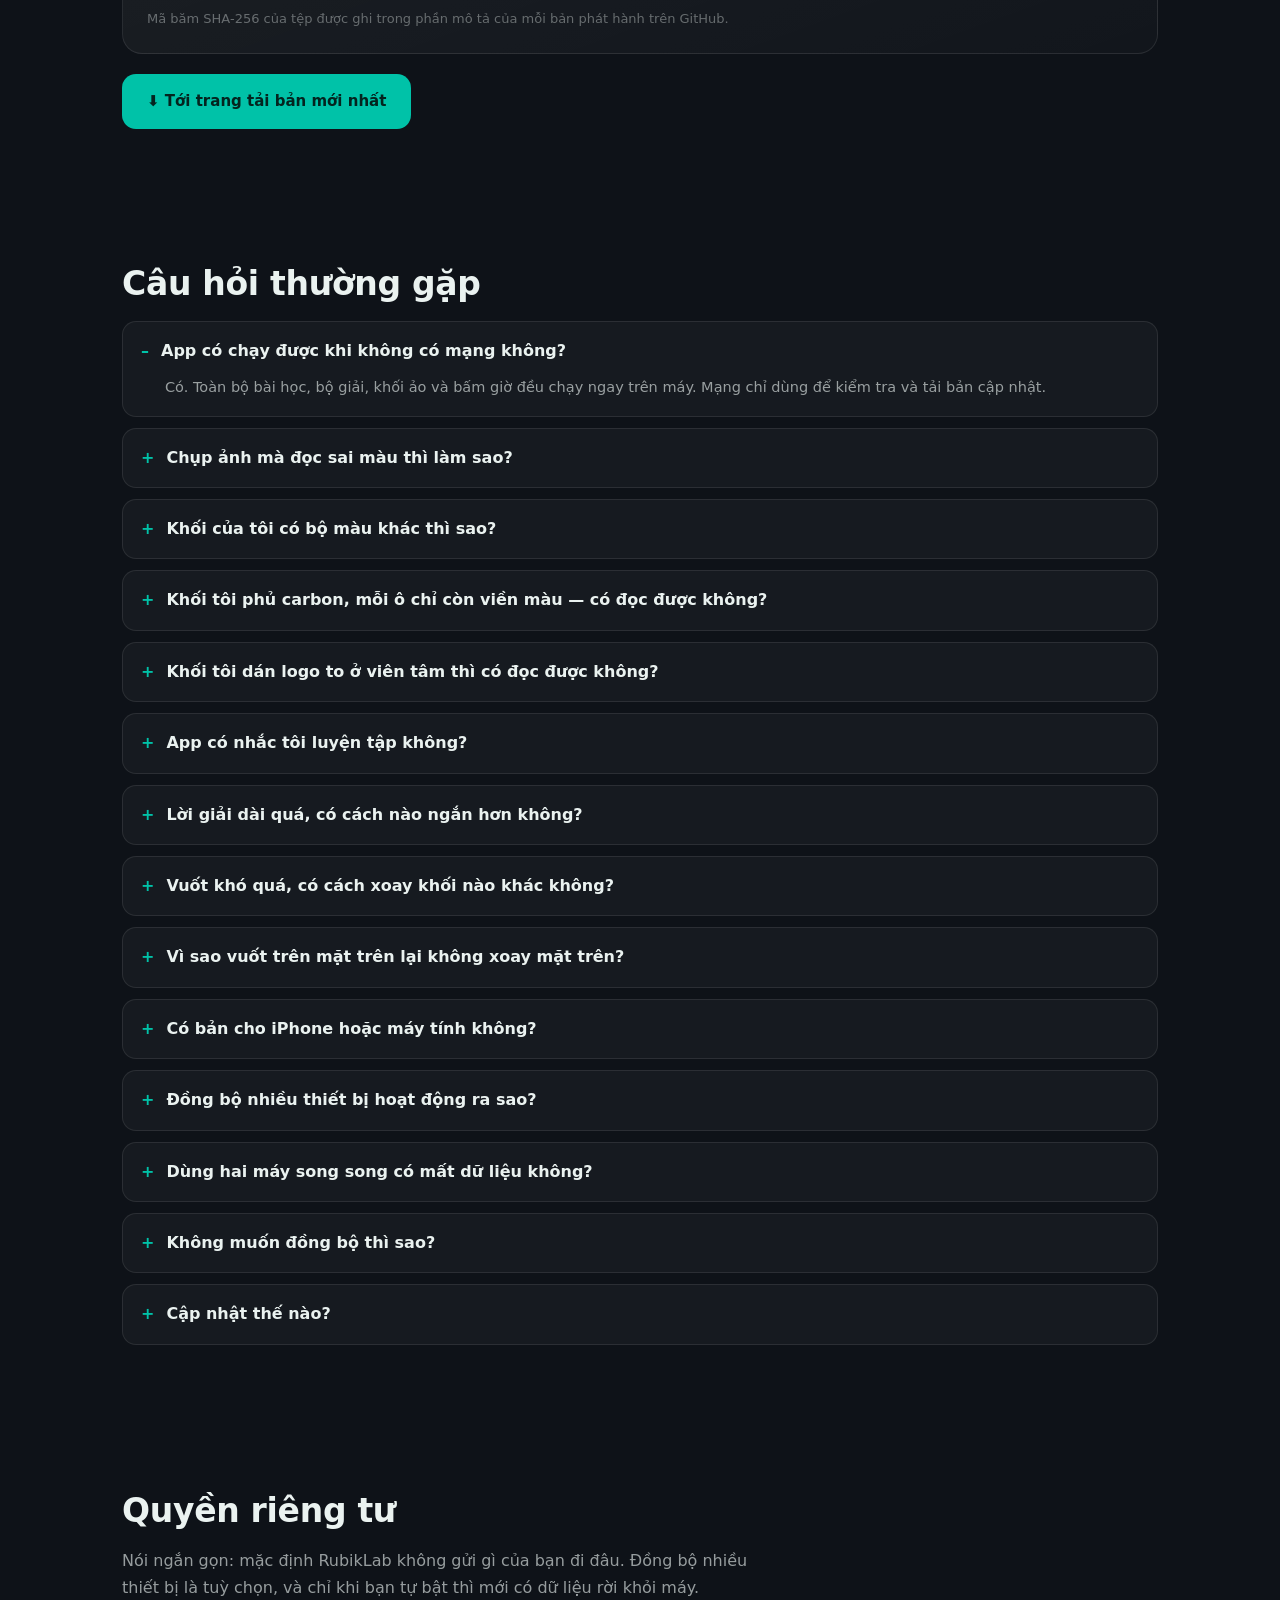
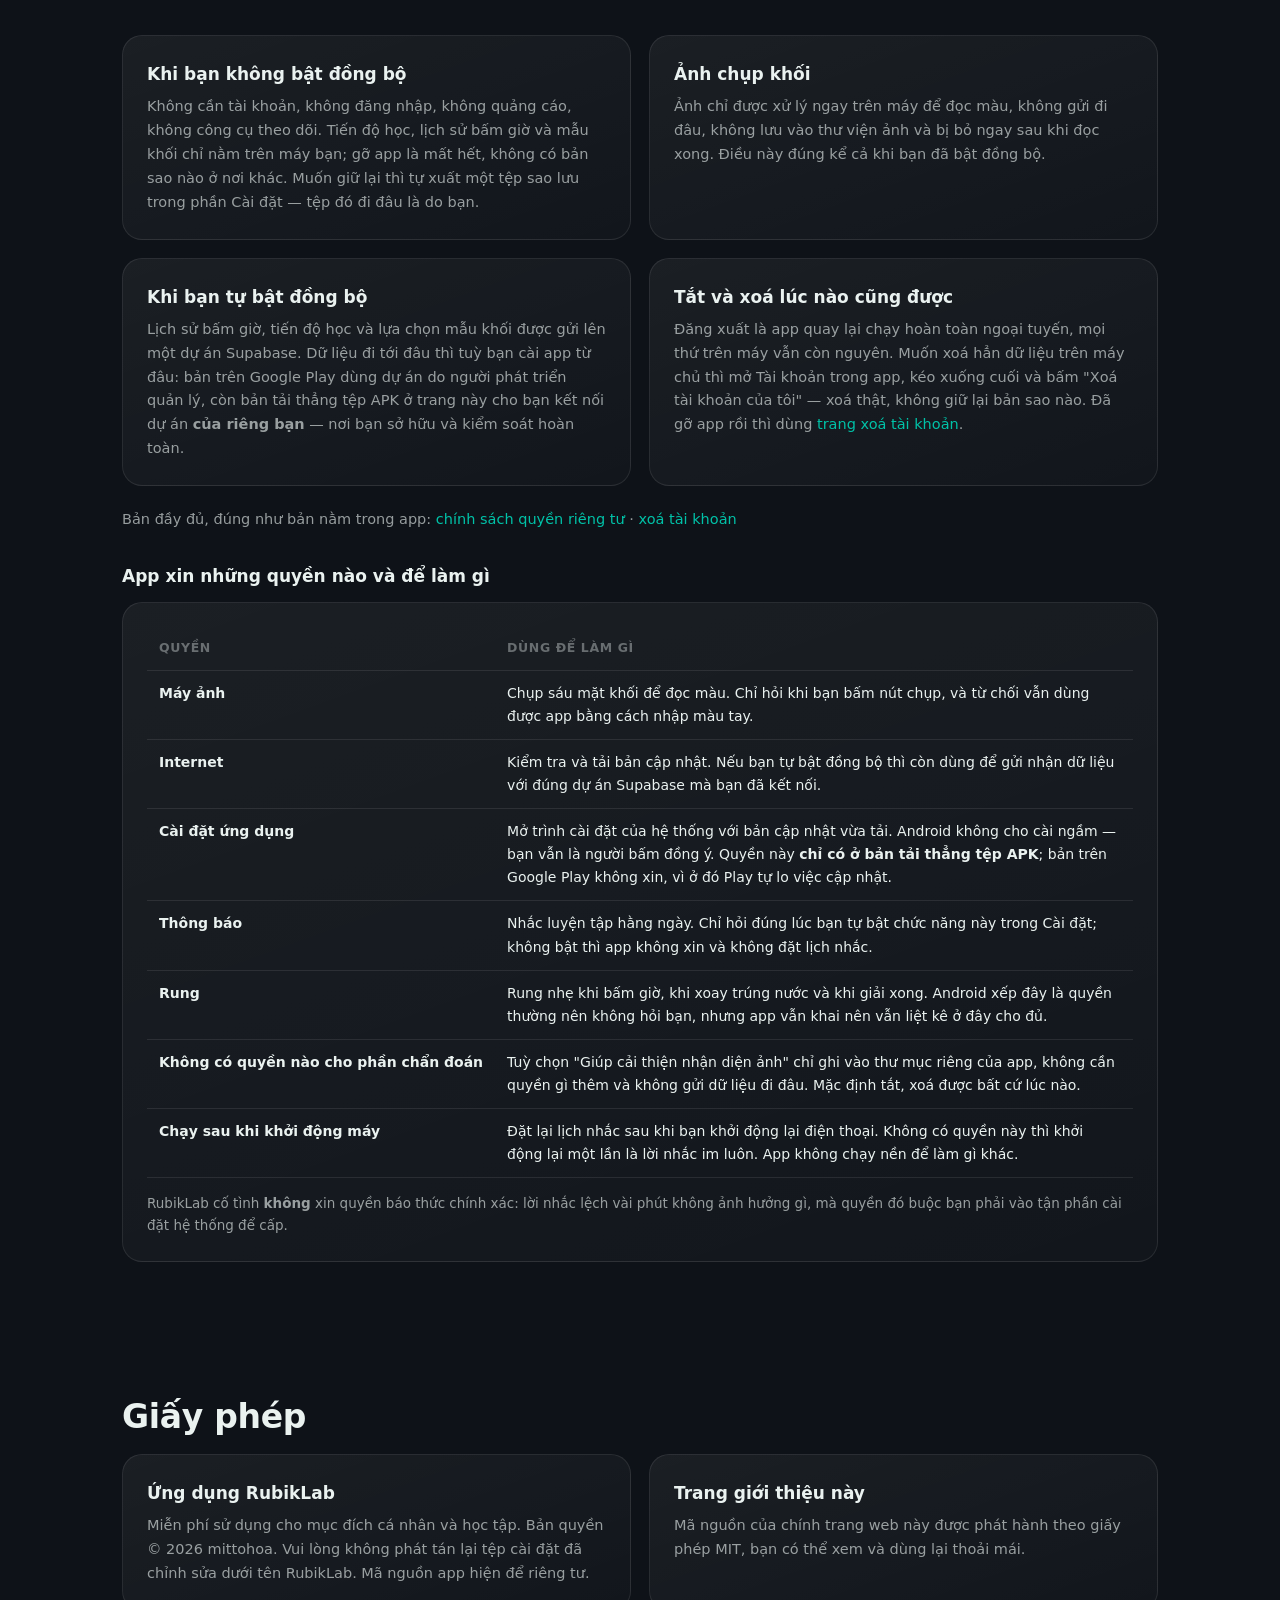
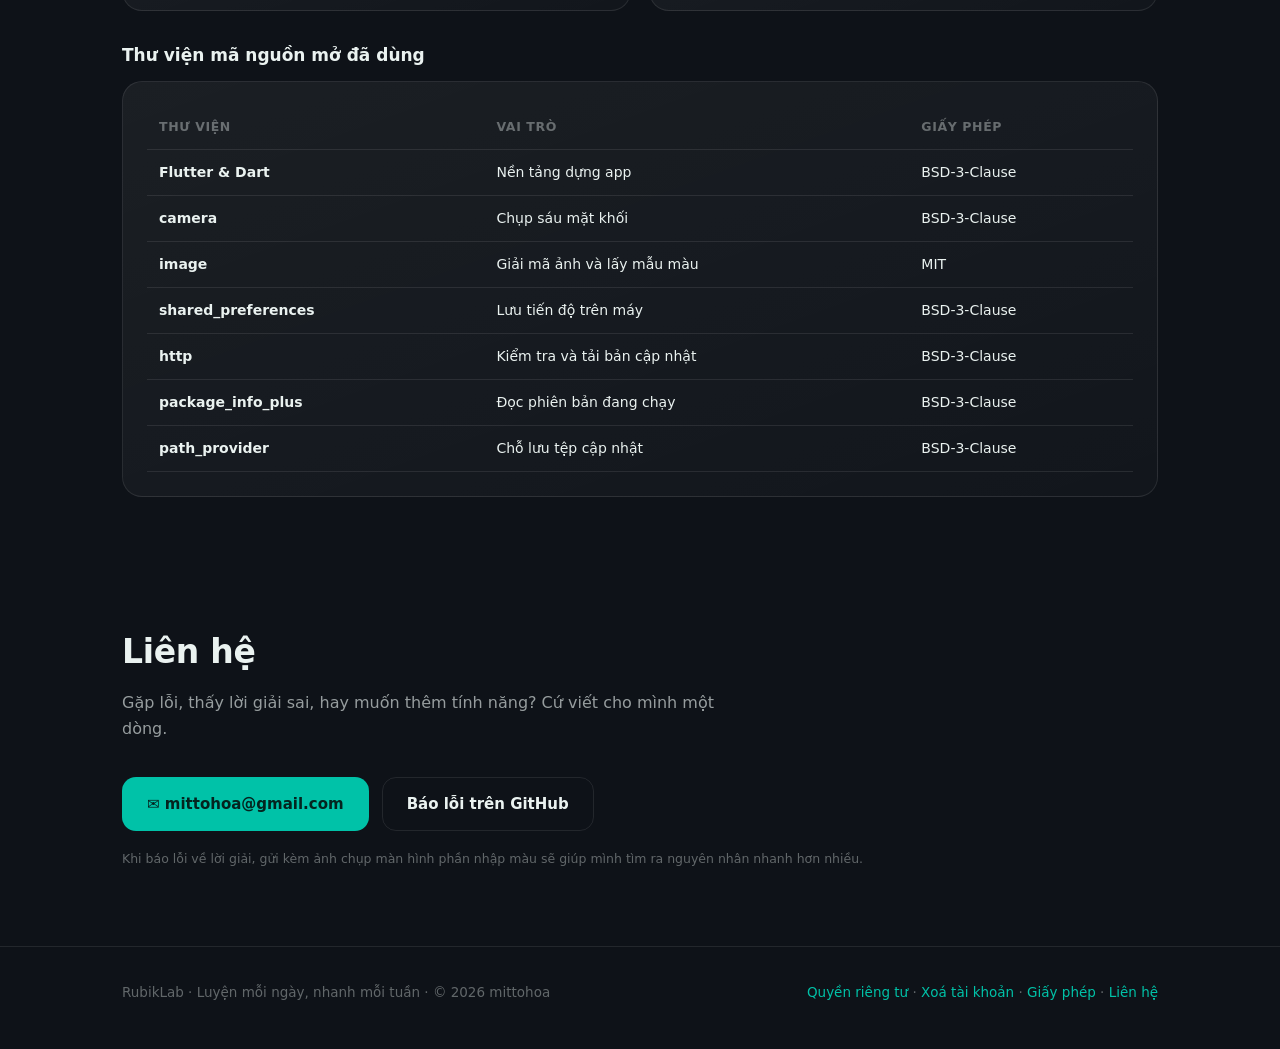
==== commit 0af5c9f2: "Them trang quyen rieng tu va trang xoa tai khoan, sua muc rieng tu cho dung Google Play bat buoc hai" ====
--- a/index.html
+++ b/index.html
@@ -421,26 +421,33 @@
       </div>
       <div class="card">
         <h3>Khi bạn tự bật đồng bộ</h3>
-        <p>Từ bản 1.3.0, bạn có thể kết nối một dự án Supabase <b>của riêng bạn</b> để
-           dùng chung tiến độ trên nhiều máy. Lúc đó lịch sử bấm giờ, tiến độ học và lựa
-           chọn mẫu khối sẽ được gửi lên đúng dự án đó — nơi bạn sở hữu và kiểm soát,
-           không phải máy chủ của chúng tôi. Không có máy chủ nào của RubikLab nhận dữ
-           liệu của bạn cả.</p>
-      </div>
-      <div class="card">
-        <h3>Tắt lúc nào cũng được</h3>
-        <p>Đăng xuất hoặc ngắt kết nối là app quay lại chạy hoàn toàn ngoại tuyến, và
-           mọi thứ trên máy vẫn còn nguyên. Muốn xoá hẳn dữ liệu trên máy chủ thì xoá
-           trực tiếp trong dự án Supabase của bạn.</p>
-      </div>
-    </div>
+        <p>Lịch sử bấm giờ, tiến độ học và lựa chọn mẫu khối được gửi lên một dự án
+           Supabase. Dữ liệu đi tới đâu thì tuỳ bạn cài app từ đâu: bản trên Google Play
+           dùng dự án do người phát triển quản lý, còn bản tải thẳng tệp APK ở trang này
+           cho bạn kết nối dự án <b>của riêng bạn</b> — nơi bạn sở hữu và kiểm soát
+           hoàn toàn.</p>
+      </div>
+      <div class="card">
+        <h3>Tắt và xoá lúc nào cũng được</h3>
+        <p>Đăng xuất là app quay lại chạy hoàn toàn ngoại tuyến, mọi thứ trên máy vẫn
+           còn nguyên. Muốn xoá hẳn dữ liệu trên máy chủ thì mở Tài khoản trong app, kéo
+           xuống cuối và bấm "Xoá tài khoản của tôi" — xoá thật, không giữ lại bản sao
+           nào. Đã gỡ app rồi thì dùng
+           <a href="xoa-tai-khoan.html">trang xoá tài khoản</a>.</p>
+      </div>
+    </div>
+    <p style="margin:22px 0 0; color:var(--muted); font-size:14.5px">
+      Bản đầy đủ, đúng như bản nằm trong app:
+      <a href="privacy.html">chính sách quyền riêng tư</a> ·
+      <a href="xoa-tai-khoan.html">xoá tài khoản</a>
+    </p>
     <h3 style="margin-top:30px">App xin những quyền nào và để làm gì</h3>
     <div class="card" style="margin-top:12px">
       <table>
         <tr><th>Quyền</th><th>Dùng để làm gì</th></tr>
         <tr><td>Máy ảnh</td><td>Chụp sáu mặt khối để đọc màu. Chỉ hỏi khi bạn bấm nút chụp, và từ chối vẫn dùng được app bằng cách nhập màu tay.</td></tr>
         <tr><td>Internet</td><td>Kiểm tra và tải bản cập nhật. Nếu bạn tự bật đồng bộ thì còn dùng để gửi nhận dữ liệu với đúng dự án Supabase mà bạn đã kết nối.</td></tr>
-        <tr><td>Cài đặt ứng dụng</td><td>Mở trình cài đặt của hệ thống với bản cập nhật vừa tải. Android không cho cài ngầm — bạn vẫn là người bấm đồng ý.</td></tr>
+        <tr><td>Cài đặt ứng dụng</td><td>Mở trình cài đặt của hệ thống với bản cập nhật vừa tải. Android không cho cài ngầm — bạn vẫn là người bấm đồng ý. Quyền này <b>chỉ có ở bản tải thẳng tệp APK</b>; bản trên Google Play không xin, vì ở đó Play tự lo việc cập nhật.</td></tr>
         <tr><td>Thông báo</td><td>Nhắc luyện tập hằng ngày. Chỉ hỏi đúng lúc bạn tự bật chức năng này trong Cài đặt; không bật thì app không xin và không đặt lịch nhắc.</td></tr>
         <tr><td>Rung</td><td>Rung nhẹ khi bấm giờ, khi xoay trúng nước và khi giải xong. Android xếp đây là quyền thường nên không hỏi bạn, nhưng app vẫn khai nên vẫn liệt kê ở đây cho đủ.</td></tr>
         <tr><td>Không có quyền nào cho phần chẩn đoán</td><td>Tuỳ chọn "Giúp cải thiện nhận diện ảnh" chỉ ghi vào thư mục riêng của app, không cần quyền gì thêm và không gửi dữ liệu đi đâu. Mặc định tắt, xoá được bất cứ lúc nào.</td></tr>
@@ -505,7 +512,7 @@
 <footer>
   <div class="wrap">
     <span>RubikLab · Luyện mỗi ngày, nhanh mỗi tuần · © 2026 mittohoa</span>
-    <span><a href="#rieng-tu">Quyền riêng tư</a> · <a href="#giay-phep">Giấy phép</a> · <a href="#lien-he">Liên hệ</a></span>
+    <span><a href="privacy.html">Quyền riêng tư</a> · <a href="xoa-tai-khoan.html">Xoá tài khoản</a> · <a href="#giay-phep">Giấy phép</a> · <a href="#lien-he">Liên hệ</a></span>
   </div>
 </footer>
 
